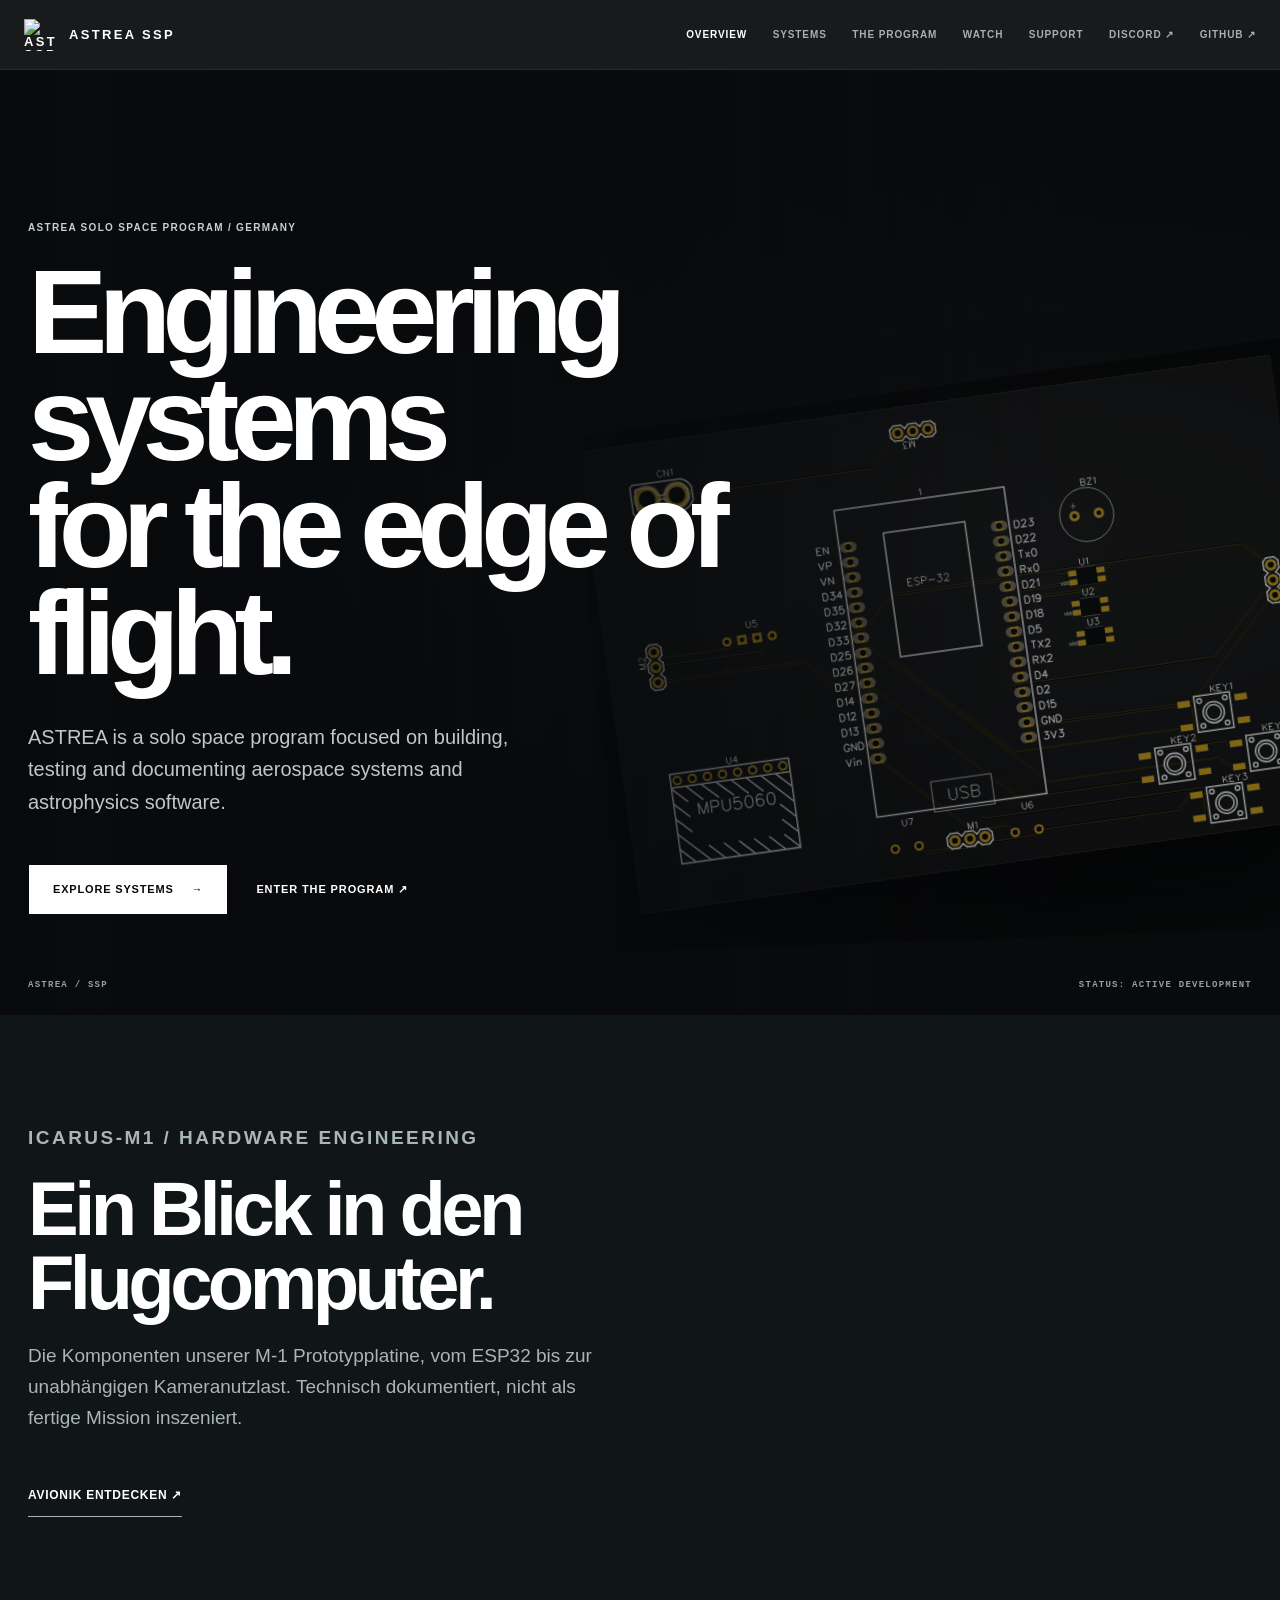
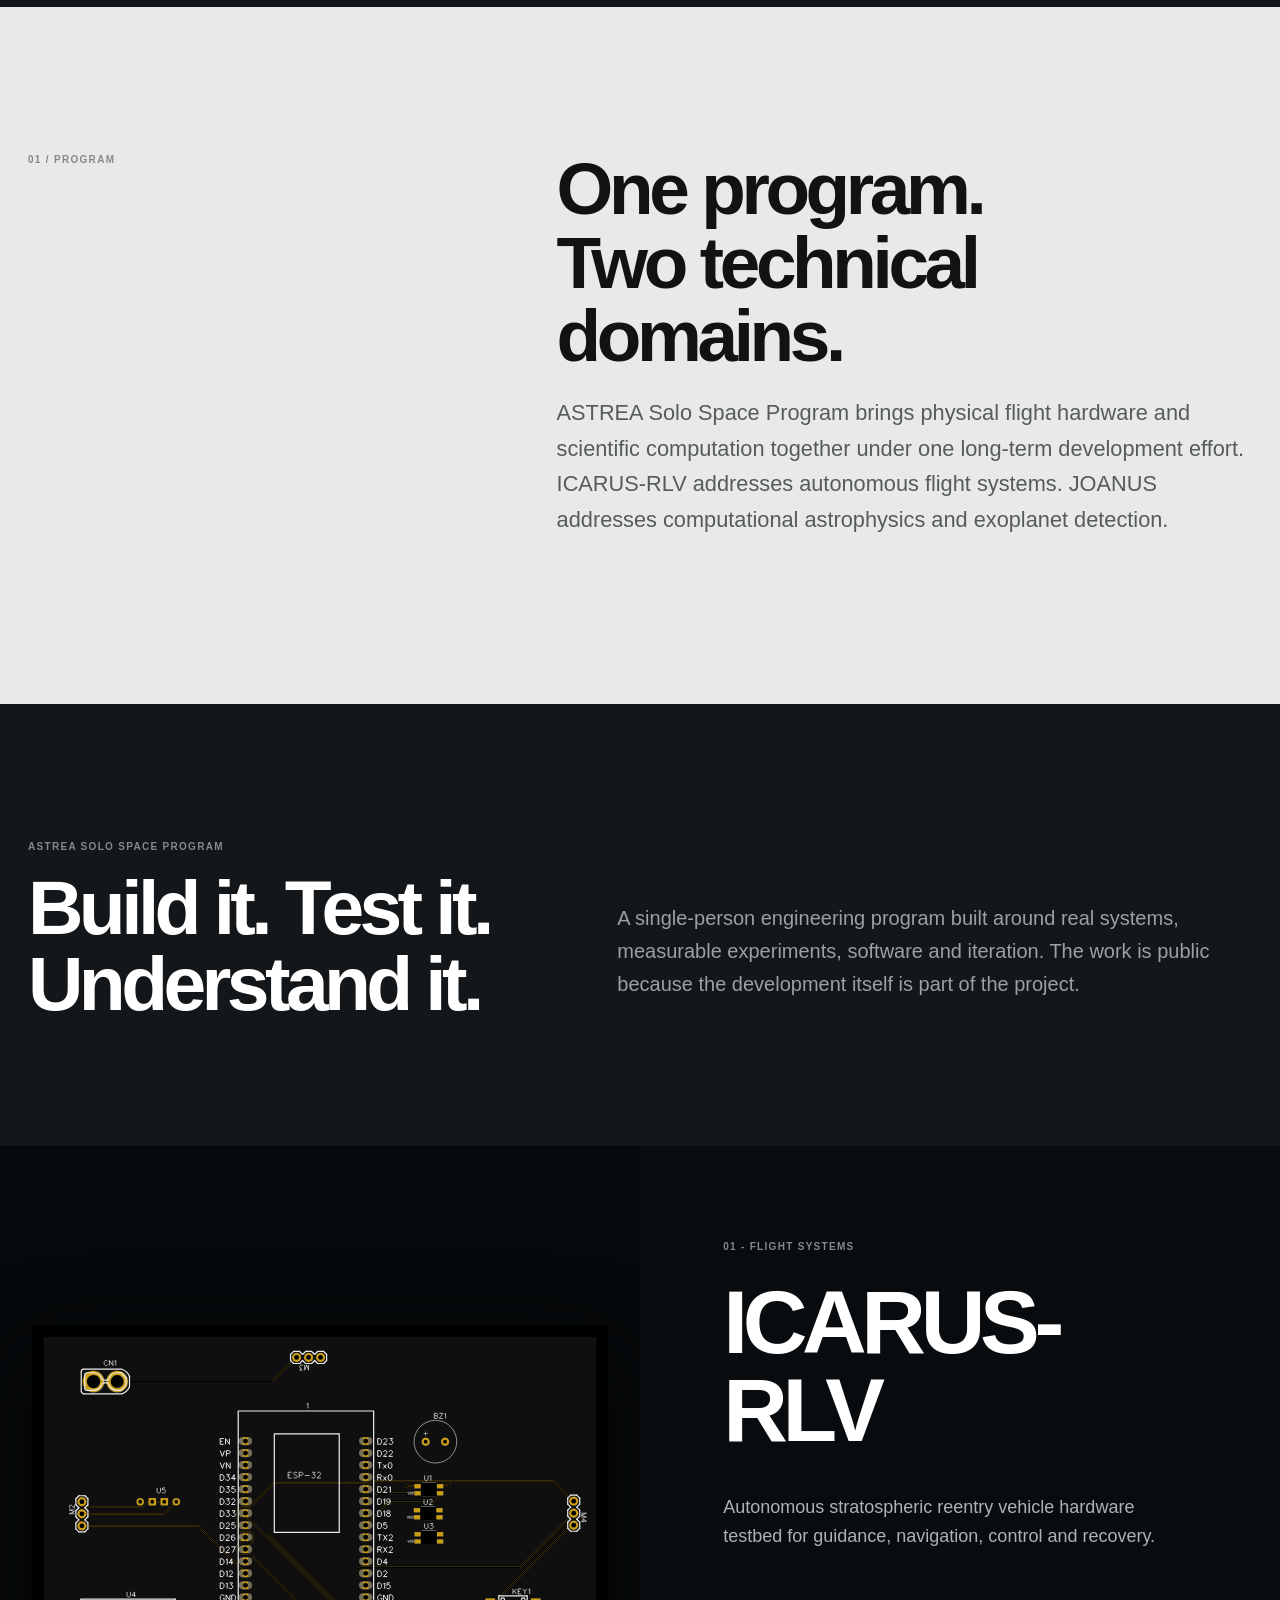
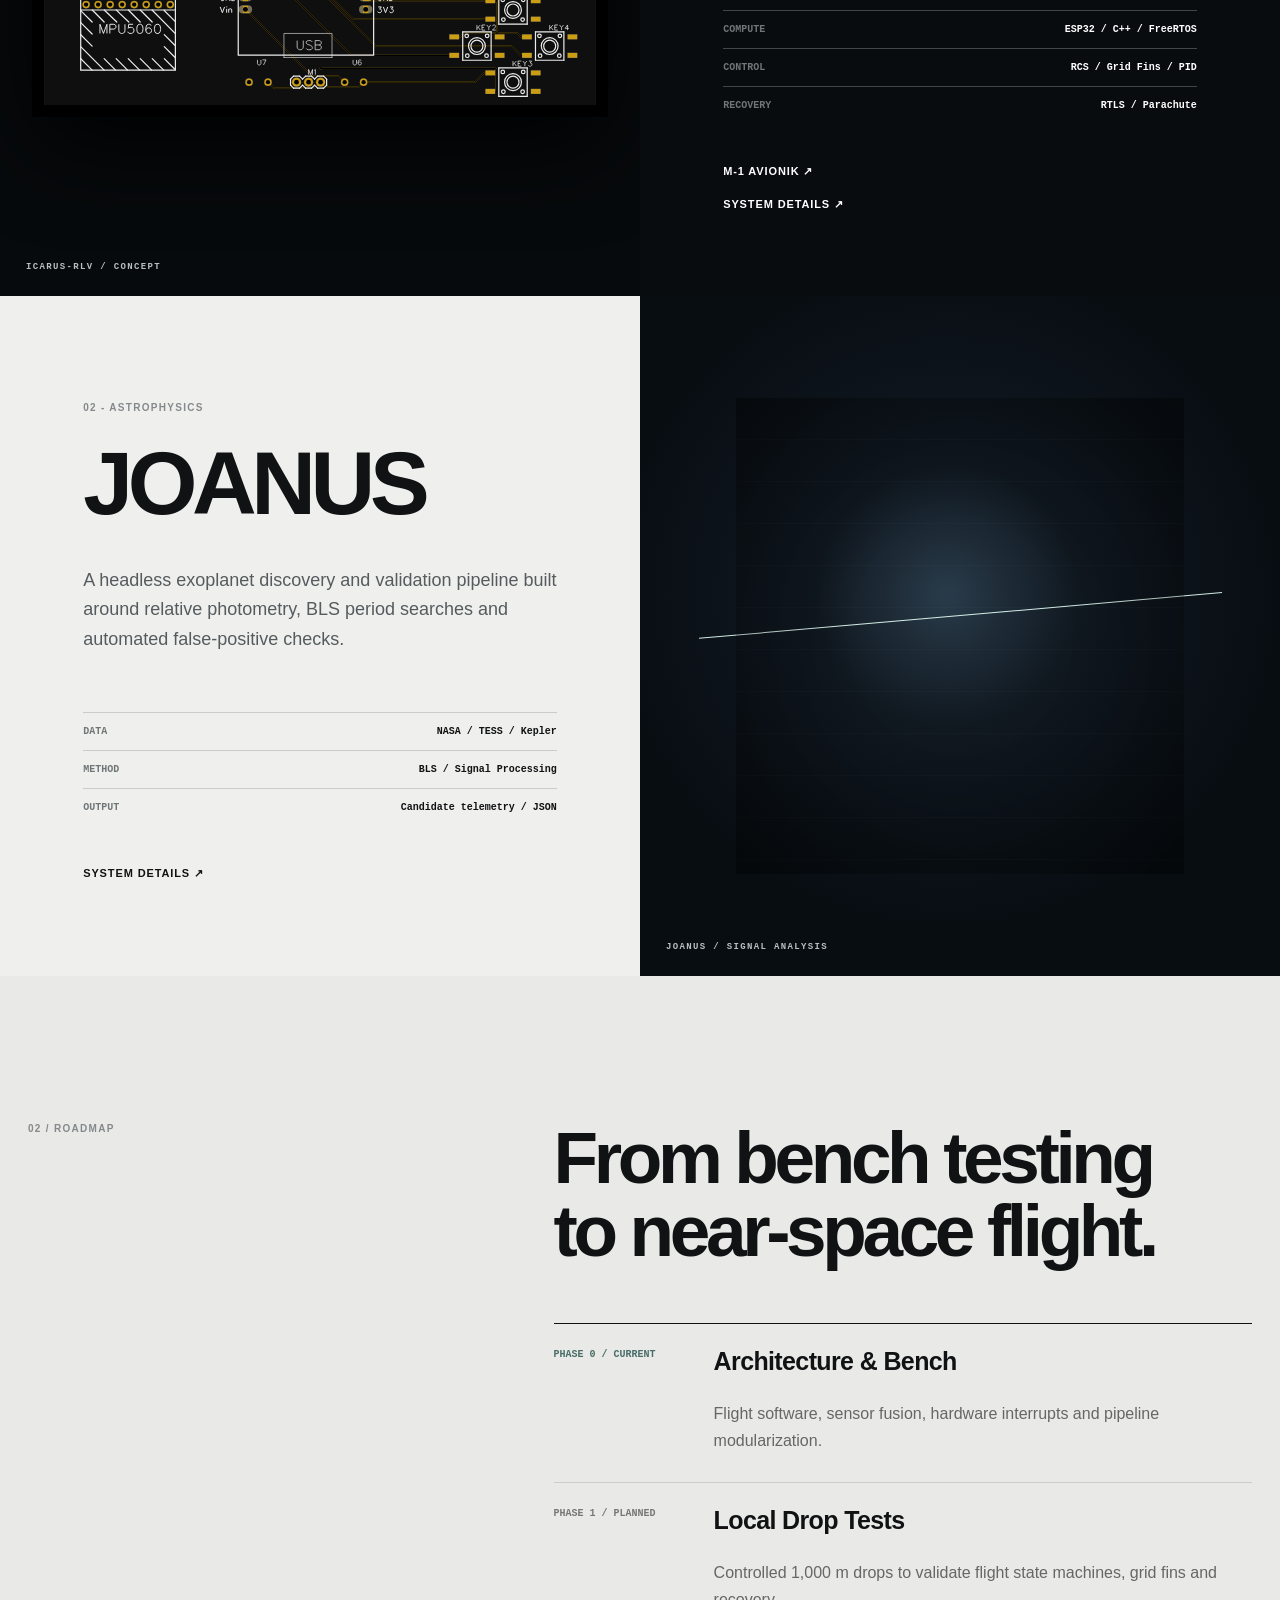
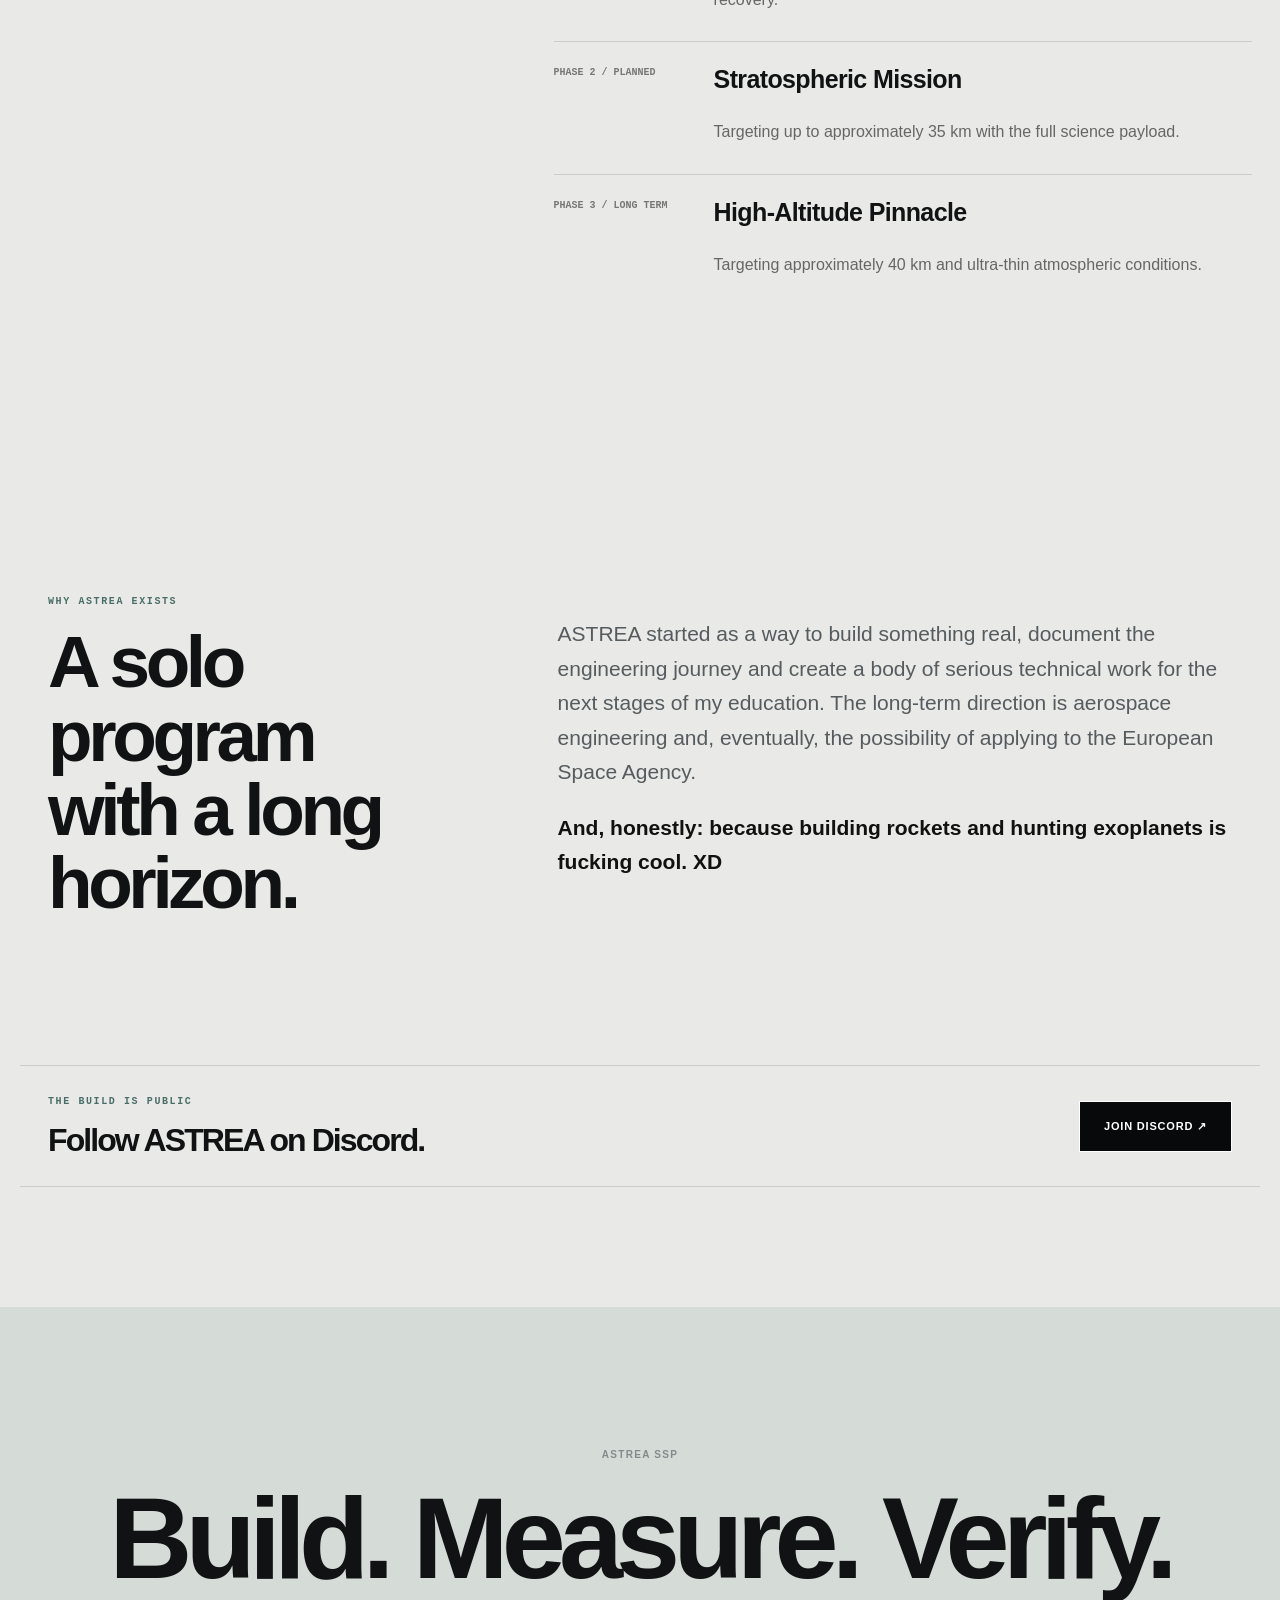
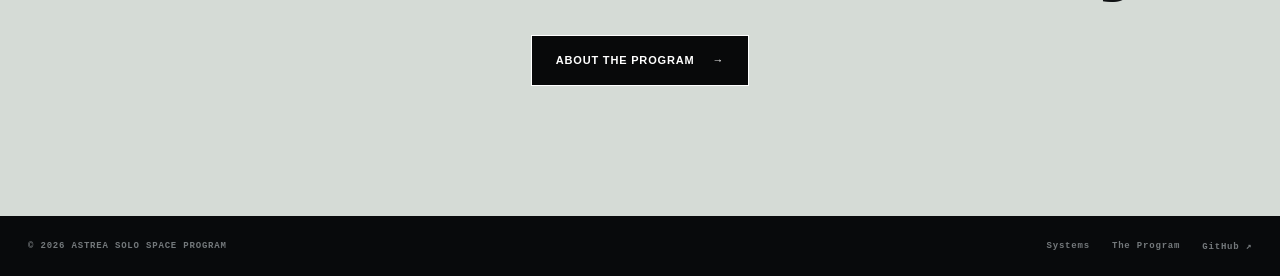
==== index.html @ 3c6d87f5 "Refresh home hero around real ICARUS hardware and technical storytelling" ====
<!doctype html>
<html lang="de">
<head>
  <meta charset="utf-8">
  <meta name="viewport" content="width=device-width,initial-scale=1">
  <meta name="description" content="ASTREA SSP entwickelt und testet Raumfahrtsysteme und wissenschaftliche Software. Entdecke ICARUS-RLV, JOANUS und aktuelle Projekte.">
  <title>ASTREA SSP | Unabhängiges Raumfahrtprogramm</title>
  
  
  
  
  
  
  
  
  <link rel="stylesheet" href="/assets/site.css">
<link rel="stylesheet" href="/assets/aerospace.css">
  <link rel="icon" type="image/png" href="/favicon.png">

  <link rel="canonical" href="https://astreassp.de/">
  <meta name="robots" content="index,follow,max-snippet:-1">
  <meta property="og:type" content="website">
  <meta property="og:locale" content="de_DE">
  <meta property="og:site_name" content="ASTREA SSP">
  <meta property="og:title" content="ASTREA SSP | Unabhängiges Raumfahrtprogramm">
  <meta property="og:description" content="ASTREA SSP entwickelt und testet Raumfahrtsysteme und wissenschaftliche Software. Entdecke ICARUS-RLV, JOANUS und aktuelle Projekte.">
  <meta property="og:url" content="https://astreassp.de/">
  <meta property="og:image" content="https://astreassp.de/logo.png">
  <meta name="twitter:card" content="summary">
  <script type="application/ld+json">{"@context":"https://schema.org","@type":"Organization","name":"ASTREA SSP","alternateName":"ASTREA Solo Space Program","url":"https://astreassp.de/","logo":"https://astreassp.de/logo.png","description":"ASTREA SSP entwickelt und testet Raumfahrtsysteme und wissenschaftliche Software. Entdecke ICARUS-RLV, JOANUS und aktuelle Projekte.","sameAs":["https://x.com/AstreaSSP","https://www.youtube.com/@astreassp","https://github.com/ASTREA-SSP"]}</script>
</head>
<body data-page="index">
<header class="site-header">
  <a class="brand" href="https://astreassp.de/" aria-label="ASTREA SSP home">
    <img class="brand-logo" src="https://astreassp.de/logo.png" alt="ASTREA SSP logo">
    <span>ASTREA SSP</span>
  </a>
  <button class="nav-toggle" aria-label="Open navigation" aria-expanded="false" data-i18n="menu">MENÜ</button>
  <nav class="nav">
    <a class="active" href="https://astreassp.de/" data-i18n="nav_overview">Übersicht</a>
    <a href="https://astreassp.de/projects" data-i18n="nav_projects">Systeme</a>
    <a href="https://astreassp.de/about" data-i18n="nav_about">Das Programm</a>
    <a href="https://watch.astreassp.de/" data-i18n="nav_watch">Watch</a>
    <a href="https://astreassp.de/support">Support</a>
    <a href="https://discord.gg/NRd868Dkj2" target="_blank" rel="noreferrer" data-i18n="nav_discord">Discord ↗</a>
    <a class="nav-github" href="https://github.com/ASTREA-SSP" target="_blank" rel="noreferrer" data-i18n="nav_github">GitHub ↗</a>
  </nav>
</header>

<main>
  <section class="hero hero--dense reveal">
    <div class="hero-grid"></div>
    <div class="hero-copy">
      <p class="eyebrow" data-i18n="hero_eyebrow">ASTREA SOLO SPACE PROGRAM / DEUTSCHLAND</p>
      <h1 data-i18n="hero_title">Raumfahrt.<br>Im Aufbau.</h1>
      <p class="hero-lead" data-i18n="hero_lead">ASTREA ist ein Solo-Space-Programm mit Fokus auf dem Bau, Test und der Dokumentation von Raumfahrtsystemen und Astrophysik-Software.</p>
      <div class="hero-actions">
        <a class="button button-light" href="/projects" data-i18n="explore">Systeme ansehen <span>→</span></a>
        <a class="text-link" href="/about" data-i18n="program_link">Zum Programm ↗</a>
      </div>
    </div>
    <div class="hero-stage" aria-label="ICARUS-M1 Prototyp Avionikplatine">
      <img class="esp32-photo" src="/assets/icarus-m1-board.svg" alt="Technische CAD-Ansicht der ICARUS-M1 Avionik-Prototypplatine" width="1216" height="828" fetchpriority="high">
      <div class="stage-caption">
        <span><strong>ICARUS-M1</strong> / PROTOTYPE AVIONICS</span>
        <span>ASTREA / FLIGHT SYSTEMS</span>
      </div>
    </div>
    <div class="hero-meta">
      <span>ASTREA / SSP</span>
      <span data-i18n="status">STATUS: AKTIVE ENTWICKLUNG</span>
    </div>
  </section>

  <section class="as-project-document as-home-document"><p class="eyebrow">ICARUS-M1 / HARDWARE ENGINEERING</p><h2 data-i18n="m1_home_title">Ein Blick in den Flugcomputer.</h2><p data-i18n="m1_home_copy">Die Komponenten unserer M-1 Prototypplatine, vom ESP32 bis zur unabhängigen Kameranutzlast. Technisch dokumentiert, nicht als fertige Mission inszeniert.</p><a href="/projects/icarus-m1-avionics" data-i18n="m1_home_link">AVIONIK ENTDECKEN ↗</a></section>

  <section class="section intro">
    <div class="section-label" data-i18n="program">01 / PROGRAMM</div>
    <div class="intro-copy">
      <h2 data-i18n="intro_title">Ein Programm.<br>Zwei technische Bereiche.</h2>
      <p data-i18n="intro_copy">Das ASTREA Solo Space Program verbindet reale Flughardware und wissenschaftliche Datenverarbeitung in einem langfristigen Entwicklungsprogramm. ICARUS-RLV beschäftigt sich mit autonomen Flugsystemen. JOANUS mit computergestützter Astrophysik und Exoplanetensuche.</p>
    </div>
  </section>

  <section class="program-banner">
    <div>
      <p class="eyebrow" data-i18n="identity_kicker">ASTREA SOLO SPACE PROGRAM</p>
      <h2 data-i18n="identity_title">Bauen. Testen.<br>Verstehen.</h2>
    </div>
    <p data-i18n="identity_copy">Ein von einer Person entwickeltes Engineering-Programm mit realen Systemen, messbaren Experimenten, Software und Iteration. Der Build ist öffentlich, weil die Entwicklung selbst Teil des Projekts ist.</p>
  </section>

  <section class="project-feature dark">
    <div class="project-image ic">
      <div class="technical-lines"></div>
      <span class="image-caption" data-i18n="ic_caption">ICARUS-RLV / KONZEPT</span>
    </div>
    <div class="project-info">
      <p class="eyebrow" data-i18n="flight_systems">01 - FLUGSYSTEME</p>
      <h2>ICARUS-RLV</h2>
      <p data-i18n="ic_desc">Autonomer stratosphärischer Wiedereintritts-Testträger für Führung, Navigation, Regelung und Bergung.</p>
      <dl class="spec-list">
        <div><dt data-i18n="compute">RECHENWERK</dt><dd>ESP32 / C++ / FreeRTOS</dd></div>
        <div><dt data-i18n="control">REGELUNG</dt><dd>RCS / Grid Fins / PID</dd></div>
        <div><dt data-i18n="recovery">BERGUNG</dt><dd>RTLS / Parachute</dd></div>
      </dl>
      <a class="arrow-link" href="/projects/icarus-m1-avionics" aria-label="ICARUS-M1 Avionik">M-1 AVIONIK ↗</a><br><a class="arrow-link" href="/projects/icarus" data-i18n="project_details">Systemdetails <span>↗</span></a>
    </div>
  </section>

  <section class="project-feature jo">
    <div class="project-info">
      <p class="eyebrow" data-i18n="astrophysics">02 - ASTROPHYSIK</p>
      <h2>JOANUS</h2>
      <p data-i18n="jo_desc">Eine automatisierte Pipeline zur Entdeckung und Validierung von Exoplaneten auf Basis relativer Photometrie, BLS-Periodensuchen und automatisierter False-Positive-Prüfungen.</p>
      <dl class="spec-list">
        <div><dt data-i18n="data">DATEN</dt><dd>NASA / TESS / Kepler</dd></div>
        <div><dt data-i18n="method">METHODE</dt><dd>BLS / Signal Processing</dd></div>
        <div><dt data-i18n="output">AUSGABE</dt><dd>Candidate telemetry / JSON</dd></div>
      </dl>
      <a class="arrow-link" href="/projects/joanus" data-i18n="project_details">Systemdetails <span>↗</span></a>
    </div>
    <div class="project-image jo-img">
      <div class="star-field"></div>
      <div class="light-curve"></div>
      <span class="image-caption" data-i18n="jo_caption">JOANUS / SIGNALANALYSE</span>
    </div>
  </section>

  <section class="section roadmap">
    <div class="section-label" data-i18n="roadmap">02 / ROADMAP</div>
    <div class="roadmap-main">
      <h2 data-i18n="roadmap_title">Vom Bench-Test<br>bis zum Near-Space-Flug.</h2>
      <div class="timeline">
        <article class="current"><span data-i18n="phase0">PHASE 0 / AKTUELL</span><h3 data-i18n="arch">Architektur & Bench</h3><p data-i18n="phase0copy">Flugsoftware, Sensorfusion, Hardware-Interrupts und Modularisierung der Datenpipeline.</p></article>
        <article><span data-i18n="phase1">PHASE 1 / GEPLANT</span><h3 data-i18n="drops">Lokale Falltests</h3><p data-i18n="phase1copy">Kontrollierte Abwürfe aus 1.000 m zur Validierung von Flugzuständen, Grid Fins und Bergung.</p></article>
        <article><span data-i18n="phase2">PHASE 2 / GEPLANT</span><h3 data-i18n="strato">Stratosphärenmission</h3><p data-i18n="phase2copy">Zielbereich bis etwa 35 km mit vollständiger wissenschaftlicher Nutzlast.</p></article>
        <article><span data-i18n="phase3">PHASE 3 / LANGFRISTIG</span><h3 data-i18n="pinnacle">Höhenflug</h3><p data-i18n="phase3copy">Zielbereich etwa 40 km unter Bedingungen extrem dünner Atmosphäre.</p></article>
      </div>
    </div>
  </section>

  <section class="mission-reason reveal">
    <div>
      <div class="reason-kicker" data-i18n="why">WARUM ASTREA EXISTIERT</div>
      <h2 data-i18n="why_title">Ein Solo-Programm<br>mit langem Horizont.</h2>
    </div>
    <div class="reason-copy">
      <p data-i18n="whycopy">ASTREA entstand, um etwas Reales zu bauen, den technischen Weg zu dokumentieren und über die nächsten Stationen meines Bildungswegs hinweg ernsthafte technische Arbeit aufzubauen. Die langfristige Richtung ist Raumfahrttechnik und irgendwann vielleicht eine Bewerbung bei der European Space Agency.</p>
      <p><em data-i18n="cool">Und ganz ehrlich: weil Raketen bauen und Exoplaneten jagen fucking geil ist. XD</em></p>
    </div>
  </section>

  <section class="discord-strip reveal">
    <div>
      <div class="reason-kicker" data-i18n="public">DER BUILD IST ÖFFENTLICH</div>
      <h3 data-i18n="discord_cta">Verfolge ASTREA auf Discord.</h3>
    </div>
    <a class="button button-dark" href="https://discord.gg/NRd868Dkj2" target="_blank" rel="noreferrer" data-i18n="join_discord">Discord beitreten ↗</a>
  </section>

  <section class="statement">
    <p class="eyebrow">ASTREA SSP</p>
    <h2 data-i18n="statement">Bauen. Messen. Verifizieren.</h2>
    <a class="button button-dark" href="/about" data-i18n="about_program">Über das Programm <span>→</span></a>
  </section>
</main>

<footer class="footer">
  <span data-i18n="copyright">© 2026 ASTREA SOLO SPACE PROGRAM</span>
  <div><a href="/projects" data-i18n="nav_projects">Systeme</a><a href="/about" data-i18n="nav_about">Das Programm</a><a href="https://github.com/ASTREA-SSP" target="_blank" rel="noreferrer">GitHub ↗</a></div>
</footer>
<script src="/assets/site.js"></script>
</body>
</html>
---- assets/site.css ----
:root{--black:#08090a;--ink:#101214;--white:#f5f5f2;--paper:#ecece8;--muted:#85898c;--line:#d8d9d5;--dark-line:#292c2e;--accent:#00ffc8;--max:1240px}
*{box-sizing:border-box}html{scroll-behavior:smooth}body{margin:0;background:var(--paper);color:var(--ink);font-family:Arial,Helvetica,sans-serif}a{color:inherit;text-decoration:none}p{line-height:1.65}
.site-header{height:74px;padding:0 28px;display:flex;align-items:center;justify-content:space-between;background:rgba(8,9,10,.97);color:#fff;border-bottom:1px solid var(--dark-line);position:sticky;top:0;z-index:20}.brand{display:flex;align-items:center;gap:13px;font:800 14px/1 monospace;letter-spacing:.16em}.brand-logo{width:36px;height:36px;object-fit:contain}.nav{display:flex;align-items:center;gap:27px;font:600 11px/1 monospace;text-transform:uppercase;letter-spacing:.08em}.nav a{opacity:.65}.nav a:hover,.nav a.active{opacity:1}.nav-github{color:var(--accent)!important}.nav-toggle{display:none;background:none;color:#fff;border:0;font:700 11px monospace}
.hero{position:relative;min-height:calc(100vh - 74px);background:var(--black);color:#fff;overflow:hidden;display:grid;grid-template-columns:1.05fr .95fr;padding:clamp(50px,8vw,110px) max(28px,calc((100vw - var(--max))/2));gap:50px;align-items:center}.hero-copy{position:relative;z-index:3;max-width:700px}.eyebrow,.section-label{font:700 10px/1.3 monospace;letter-spacing:.16em;text-transform:uppercase;color:var(--muted)}.hero .eyebrow{color:var(--accent)}h1,h2,h3{margin:0;line-height:.98;letter-spacing:-.045em}.hero h1{font-size:clamp(54px,7.2vw,108px);max-width:850px;margin:18px 0 28px}.hero-lead{max-width:610px;color:#aeb2b5;font-size:18px}.hero-actions{display:flex;align-items:center;gap:28px;margin-top:38px}.button{display:inline-flex;gap:18px;align-items:center;padding:14px 18px;border:1px solid currentColor;font:700 11px monospace;text-transform:uppercase;letter-spacing:.08em}.button-light{background:#fff;color:#08090a}.button-dark{background:#08090a;color:#fff}.text-link,.arrow-link{font:700 11px monospace;text-transform:uppercase;letter-spacing:.08em}.hero-meta{position:absolute;left:max(28px,calc((100vw - var(--max))/2));bottom:30px;right:max(28px,calc((100vw - var(--max))/2));display:flex;justify-content:space-between;color:#62676a;font:700 9px monospace;letter-spacing:.14em;z-index:3}.hero-grid{position:absolute;inset:0;background-image:linear-gradient(rgba(255,255,255,.035) 1px,transparent 1px),linear-gradient(90deg,rgba(255,255,255,.035) 1px,transparent 1px);background-size:50px 50px;mask-image:linear-gradient(to right,transparent,black 20%,black 80%,transparent)}
.hero-stage{position:absolute;right:4vw;bottom:8%;width:min(42vw,570px);height:min(62vh,620px);display:grid;place-items:center;overflow:hidden;border:1px solid rgba(255,255,255,.05);background:radial-gradient(circle at 58% 42%,rgba(200,255,0,.06),transparent 30%)}.hero-stage:before{content:"";position:absolute;width:78%;aspect-ratio:1;border:1px solid rgba(255,255,255,.08);border-radius:50%;transform:rotate(-17deg)}.hero-stage:after{content:"";position:absolute;width:110%;height:1px;background:rgba(255,255,255,.06);transform:rotate(-18deg)}.esp32-photo{position:relative;z-index:2;width:min(88%,560px);max-height:82%;object-fit:contain;transform:rotate(-8deg) translateY(8px);filter:drop-shadow(0 30px 34px rgba(0,0,0,.65))}.esp32-cutout{position:relative;width:min(75%,450px);aspect-ratio:1.38;transform:rotate(-7deg);filter:drop-shadow(0 30px 34px rgba(0,0,0,.65));z-index:2}.esp32-board{position:absolute;inset:8% 5%;background:linear-gradient(90deg,transparent 0 12%,rgba(0, 255, 221, 0.8) 12.4% 13%,transparent 13.4% 24%,rgba(0, 255, 170, 0.38) 24.4% 25%,transparent 25.4%),linear-gradient(0deg,transparent 0 18%,rgba(0, 255, 179, 0.45) 18.4% 19%,transparent 19.4% 43%,rgba(0, 255, 221, 0.45) 43.4% 44%,transparent 44.4%),#163b2a;border-radius:12px;border:1px solid rgba(255,255,255,.22);box-shadow:inset 0 0 0 2px rgba(0,0,0,.28),inset 0 0 35px rgba(0,0,0,.35)}.esp32-board:before{content:"ESP32";position:absolute;left:23%;top:39%;font:700 clamp(16px,2.4vw,28px)/1 Arial,sans-serif;letter-spacing:.14em;color:rgba(255,255,255,.76)}.esp32-board:after{content:"ASTREA / FLIGHT COMPUTER";position:absolute;left:23%;top:52%;font:600 clamp(7px,1vw,11px)/1 monospace;letter-spacing:.18em;color:rgba(0, 255, 179, 0.72)}.esp32-module{position:absolute;left:29%;top:23%;width:25%;height:49%;border-radius:5px;background:#22272a;border:1px solid rgba(255,255,255,.25);box-shadow:inset 0 0 18px rgba(0,0,0,.8)}.esp32-module:after{content:"";position:absolute;inset:9% 13%;background:repeating-linear-gradient(90deg,#a8aa9e 0 2px,transparent 2px 5px);opacity:.48}.esp32-pins{position:absolute;inset:5% 0;display:flex;justify-content:space-between}.esp32-pins span{width:4%;height:90%;background:repeating-linear-gradient(0deg,#b9b9ae 0 5px,transparent 5px 11px);opacity:.8}.esp32-label{position:absolute;bottom:9%;right:8%;font:600 9px/1 monospace;letter-spacing:.2em;color:rgba(255,255,255,.42)}.stage-caption{position:absolute;left:18px;right:18px;bottom:17px;display:flex;justify-content:space-between;gap:18px;z-index:3;color:#72777a;font:600 9px/1.4 monospace;letter-spacing:.12em}.stage-caption strong{color:var(--accent)}
.section{max-width:var(--max);margin:auto;padding:clamp(90px,12vw,170px) 28px}.intro{display:grid;grid-template-columns:.8fr 1.2fr;gap:60px}.intro h2,.roadmap h2,.mission-reason h2{font-size:clamp(42px,5.2vw,76px)}.intro-copy{max-width:720px}.intro-copy p{font-size:21px;color:#555b5e}
.program-banner{background:#111;color:#fff;padding:90px max(28px,calc((100vw - var(--max))/2));display:grid;grid-template-columns:.9fr 1.1fr;gap:70px}.program-banner h2{font-size:clamp(48px,6vw,84px);margin-top:16px}.program-banner p:last-child{max-width:650px;color:#9ba0a3;font-size:20px;align-self:end}
.project-feature{display:grid;grid-template-columns:1fr 1fr;min-height:720px}.project-feature.dark{background:var(--black);color:#fff}.project-image{min-height:520px;position:relative;overflow:hidden}.project-image.ic{background:radial-gradient(circle at 58% 44%,rgba(0, 255, 200, 0.13),transparent 23%),linear-gradient(135deg,#181c1e,#08090a)}.technical-lines{position:absolute;inset:15%;border:1px solid rgba(0, 255, 128, 0.16);transform:rotate(-9deg)}.technical-lines:before,.technical-lines:after{content:"";position:absolute;border:1px solid rgba(255,255,255,.08)}.technical-lines:before{inset:12% 28%}.technical-lines:after{inset:25% 12%}.image-caption{position:absolute;left:26px;bottom:24px;font:700 9px monospace;letter-spacing:.13em;color:#707578}.project-info{padding:clamp(55px,7vw,100px);display:flex;flex-direction:column;justify-content:center}.project-info h2{font-size:clamp(48px,6vw,88px);margin:15px 0 20px}.project-info>p:not(.eyebrow){max-width:570px;color:#aeb2b5;font-size:18px}.spec-list{margin:40px 0;max-width:570px}.spec-list div{display:flex;justify-content:space-between;gap:30px;padding:13px 0;border-top:1px solid var(--dark-line);font:700 10px monospace}.spec-list dt{color:#707578}.spec-list dd{margin:0;text-align:right}.project-feature.jo{background:#fff}.project-feature.jo .project-info>p:not(.eyebrow){color:#555b5e}.project-feature.jo .spec-list div{border-color:var(--line)}.jo-img{background:#111;color:#fff}.star-field{position:absolute;inset:0;background-image:radial-gradient(#fff 0 1px,transparent 1px);background-size:67px 67px;opacity:.24}.light-curve{position:absolute;left:9%;right:9%;top:47%;height:2px;background:var(--accent);box-shadow:0 0 20px rgba(0, 255, 213, 0.3);transform:rotate(-5deg)}
.roadmap{display:grid;grid-template-columns:.8fr 1.2fr;gap:60px}.roadmap-main{max-width:850px}.timeline{margin-top:55px}.timeline article{border-top:1px solid var(--line);padding:25px 0 28px;display:grid;grid-template-columns:140px 1fr;gap:20px}.timeline article span{font:700 10px monospace;color:#777}.timeline h3{font-size:25px;letter-spacing:-.025em}.timeline p{grid-column:2;margin:8px 0 0;color:#666}.timeline .current{border-color:#111}.timeline .current span{color:#009f92}
.statement{padding:clamp(100px,15vw,200px) 28px;text-align:center;background:var(--accent)}.statement h2{font-size:clamp(60px,9vw,130px);margin:20px auto 40px}.footer{padding:25px 28px;background:var(--black);color:#73787b;display:flex;justify-content:space-between;font:700 9px monospace;letter-spacing:.1em}.footer div{display:flex;gap:22px}
.page-hero{background:var(--black);color:#fff;padding:clamp(100px,13vw,180px) max(28px,calc((100vw - var(--max))/2));min-height:520px}.page-hero h1{font-size:clamp(58px,8vw,112px);margin:20px 0}.page-hero>p:last-child{max-width:650px;color:#aeb2b5;font-size:19px}.project-index{max-width:var(--max);margin:auto;padding:100px 28px}.index-card{display:grid;grid-template-columns:100px 1fr;padding:55px 0;border-top:1px solid var(--line)}.index-card:last-child{border-bottom:1px solid var(--line)}.index-no{font:700 10px monospace;color:#777}.index-card h2{font-size:clamp(45px,6vw,80px);margin:10px 0 15px}.index-card p:not(.eyebrow){max-width:650px;color:#5d6265}.detail-grid{max-width:var(--max);margin:auto;padding:120px 28px;display:grid;grid-template-columns:.8fr 1.2fr;gap:60px}.detail-grid h2{font-size:clamp(42px,5vw,70px)}.detail-grid p{font-size:19px;color:#555b5e;max-width:700px}.principles{display:grid;grid-template-columns:repeat(3,1fr);background:#111;color:#fff}.principles article{padding:65px 40px;border-right:1px solid var(--dark-line)}.principles article:last-child{border-right:0}.principles span{font:700 10px monospace;color:var(--accent)}.principles h3{font-size:30px;margin:30px 0 15px}.principles p{color:#94999c}.about-roadmap{background:#e2e3df;max-width:none;padding-left:max(28px,calc((100vw - var(--max))/2));padding-right:max(28px,calc((100vw - var(--max))/2))}.about-roadmap{display:grid;grid-template-columns:.8fr 1.2fr}.about-roadmap h2{font-size:60px;margin-bottom:20px}.about-roadmap p{max-width:680px;color:#555b5e}.mission-reason{max-width:var(--max);margin:auto;display:grid;grid-template-columns:.8fr 1.2fr;gap:60px;padding:130px 28px}.reason-kicker{color:#008d6a;font:700 10px monospace;letter-spacing:.16em;text-transform:uppercase;margin-bottom:18px}.reason-copy{max-width:760px;color:#555b5e;font-size:21px}.reason-copy em{color:#111;font-style:normal;font-weight:700}.discord-strip{max-width:var(--max);margin:0 auto 100px;padding:30px 28px;border-top:1px solid var(--line);border-bottom:1px solid var(--line);display:flex;align-items:center;justify-content:space-between;gap:30px}.discord-strip h3{font-size:32px;margin:8px 0 0}.reveal{opacity:0;transform:translateY(18px);transition:opacity .65s ease,transform .65s ease}.reveal.is-visible{opacity:1;transform:none}
@media(max-width:900px){.hero-stage{position:relative;right:auto;bottom:auto;width:100%;height:420px;order:2}.hero{display:flex;flex-direction:column;align-items:stretch}.mission-reason,.program-banner{grid-template-columns:1fr}}
@media(max-width:800px){.site-header{padding:0 18px}.nav-toggle{display:block}.nav{position:absolute;display:none;left:0;right:0;top:74px;background:#08090a;padding:25px 20px;flex-direction:column;align-items:flex-start;border-bottom:1px solid var(--dark-line)}.nav.is-open{display:flex}.hero{grid-template-columns:1fr;min-height:auto;padding-top:85px;padding-bottom:100px}.hero-graphic{height:420px;order:2}.hero-meta{bottom:20px;left:20px;right:20px}.intro,.roadmap,.detail-grid,.mission-reason,.about-roadmap{grid-template-columns:1fr}.project-feature{grid-template-columns:1fr}.project-feature .project-info{order:2}.project-image{min-height:400px}.principles{grid-template-columns:1fr}.principles article{border-right:0;border-bottom:1px solid var(--dark-line)}.footer{flex-direction:column;gap:18px}.index-card{grid-template-columns:55px 1fr}.discord-strip{align-items:flex-start;flex-direction:column}.statement{text-align:left}.hero h1{font-size:clamp(50px,14vw,78px)}.timeline article{grid-template-columns:1fr}.timeline p{grid-column:1}}
@media(prefers-reduced-motion:reduce){html{scroll-behavior:auto}.reveal{opacity:1;transform:none;transition:none}}
---- assets/aerospace.css ----
/* ASTREA visual system v4 | aerospace editorial, no synthetic interface chrome */
:root{--accent:#6ac8bd;--paper:#e9eae7;--black:#07090b;--line:#cacdc9;--dark-line:#33383b}
html{scroll-padding-top:72px}
body{font-family:Arial,Helvetica,sans-serif;-webkit-font-smoothing:antialiased}
::selection{background:#a8d2ca;color:#07090b}
.site-header{height:70px;border-bottom:1px solid #272b2f;background:#090b0dee;backdrop-filter:blur(16px);padding:0 max(24px,calc((100vw - 1500px)/2))}
.brand{font-family:Arial,Helvetica,sans-serif;font-size:13px;letter-spacing:.18em;font-weight:800}
.brand-logo{width:32px;height:32px}
.nav{gap:clamp(12px,2vw,30px)}.nav a{font:700 10px/1.4 Arial,Helvetica,sans-serif;letter-spacing:.09em;color:#fff;opacity:.64;transition:opacity .2s}.nav a.active,.nav a:hover{opacity:1}.nav-github{color:#fff!important}
h1,h2,h3{letter-spacing:-.06em}p{line-height:1.64}.eyebrow,.section-label{font:700 10px/1.5 Arial,Helvetica,sans-serif;letter-spacing:.13em}
.button{font:800 11px/1.2 Arial,Helvetica,sans-serif;letter-spacing:.075em;padding:18px 24px;transition:background-color .2s,color .2s,transform .2s}.button:hover{transform:translateY(-2px)}.button-light:hover{background:#d6dedb}.button-dark:hover{background:#313a3c}.text-link,.arrow-link{font:800 11px/1.4 Arial,Helvetica,sans-serif;letter-spacing:.08em}
.hero-grid,.hero-stage:before,.hero-stage:after,.technical-lines,.star-field{display:none!important}
.hero{background:#080a0c;grid-template-columns:1fr;align-items:end;min-height:min(850px,calc(100svh - 70px));padding:140px max(28px,calc((100vw - 1320px)/2)) 100px;gap:0}
.hero:before{content:"";position:absolute;inset:0;background:linear-gradient(90deg,#080a0cf5 0%,#080a0cbd 42%,#080a0c3a 83%),radial-gradient(ellipse at 80% 50%,#4b54571a,transparent 55%);z-index:1;pointer-events:none}
.hero-copy{max-width:790px}.hero h1{font-size:clamp(69px,9.3vw,142px);line-height:.9;letter-spacing:-.075em;margin:23px 0 34px;max-width:1000px}.hero-lead{max-width:520px;font-size:clamp(16px,1.6vw,20px);color:#c1c7c9}.hero .eyebrow{color:#c6d0ce}.hero-actions{margin-top:45px}.hero-meta{left:max(28px,calc((100vw - 1320px)/2));right:max(28px,calc((100vw - 1320px)/2));bottom:25px;color:#9b9e9f}
.hero-stage{right:-3vw;bottom:8%;width:min(57vw,800px);height:min(80vh,760px);border:0;background:transparent;opacity:.75;z-index:0;transform:rotate(-2deg)}
.hero-stage .esp32-photo{width:min(100%,760px);max-height:95%;transform:rotate(-6deg);filter:drop-shadow(0 65px 55px #000)}
.stage-caption{display:none}
.section{max-width:1376px}.intro{padding-top:145px;padding-bottom:145px;gap:65px}.intro h2,.roadmap h2,.mission-reason h2{font-size:clamp(46px,5.7vw,85px);line-height:1.01}.intro-copy p{font-size:clamp(18px,1.7vw,22px)}
.program-banner{background:#141719;padding-top:125px;padding-bottom:125px}.program-banner h2{line-height:.98}
.project-feature{min-height:680px}.project-feature.dark{background:#090c0f}.project-image.ic{background:#070a0c}.project-image.ic:before{content:"";position:absolute;inset:0;background-image:url('/assets/icarus-m1-board.svg');background-size:90% auto;background-position:center;background-repeat:no-repeat;filter:drop-shadow(0 30px 48px #000);opacity:.92}
.project-image.jo-img{background:radial-gradient(circle at 48% 44%,#293b4a 0,#101820 26%,#080d12 67%)}.project-image.jo-img:after{content:"";position:absolute;inset:15%;background:radial-gradient(ellipse at 50% 50%,transparent 35%,#0009 100%),repeating-linear-gradient(180deg,transparent 0 41px,#90a6b31a 42px);opacity:.65}
.light-curve{background:#d1e9e3;box-shadow:none;height:1px}
.project-info{padding:clamp(55px,6.5vw,105px)}.project-info h2{font-size:clamp(62px,7vw,104px)}
.project-feature.jo{background:#eff0ed}
.image-caption{color:#b7bfc0;letter-spacing:.15em}
.project-feature .spec-list div{border-color:#414749}.project-feature.jo .spec-list div{border-color:#c8cdcb}
.roadmap{padding-top:145px;padding-bottom:145px}.timeline .current span,.reason-kicker{color:#496d68}
.mission-reason{padding-top:145px;padding-bottom:145px}
.discord-strip{margin-bottom:120px}
.statement{background:#d5dbd6;padding:130px 28px}.statement h2{font-size:clamp(62px,9vw,132px)}
.footer{background:#080a0c;letter-spacing:.09em;gap:20px}
.page-hero{min-height:clamp(480px,75vh,760px);background:linear-gradient(130deg,#0a0c0e 20%,#1b2023 100%);display:flex;flex-direction:column;justify-content:end;padding-top:120px;padding-bottom:85px;position:relative;overflow:hidden}
.page-hero:after{content:"ASTREA / SSP";position:absolute;right:5%;top:42%;font:800 clamp(80px,16vw,260px)/1 Arial;letter-spacing:-.09em;white-space:nowrap;color:#ffffff04;pointer-events:none}
.page-hero h1{font-size:clamp(68px,10vw,150px);line-height:.92;max-width:1200px;position:relative;z-index:1}
.page-hero>p:last-child{font-size:clamp(17px,1.6vw,22px);line-height:1.55;position:relative;z-index:1}
.detail-grid{padding-top:140px;padding-bottom:140px}.detail-grid h2{line-height:1.02}
.principles{background:#15191c}.principles article{padding:80px 42px}.principles span{color:#a4c4bd}
.project-index{max-width:1376px}.index-card{padding:75px 0;transition:opacity .2s}.index-card:hover{opacity:.68}.index-card h2{font-size:clamp(60px,8vw,112px)}
.av-home-link{display:inline-flex;align-items:center;gap:20px;margin-top:24px;font:800 11px Arial,sans-serif;letter-spacing:.1em;text-transform:uppercase;border-bottom:1px solid currentColor;padding:10px 0}
.as-project-media{display:block;width:100%;max-height:460px;object-fit:contain}
.as-project-media--board{background:#080a0c;padding:30px}
.as-index-subnote{font:700 10px Arial,sans-serif;letter-spacing:.12em;color:#66827d}
.as-project-document{padding:90px max(28px,calc((100vw - 1240px)/2));background:#101517;color:#fff}.as-project-document h2{font-size:clamp(43px,6vw,76px);max-width:900px}.as-project-document p{max-width:600px;color:#a9b6b6;font-size:19px}.as-project-document a{display:inline-block;border-bottom:1px solid #a9b6b6;padding:14px 0;margin-top:22px;font:700 12px Arial;letter-spacing:.06em}
@media(max-width:1000px){.hero-stage{width:62vw;opacity:.3;right:-16vw;bottom:9%}.hero-copy{max-width:780px}.hero h1{font-size:clamp(65px,11vw,110px)}}
@media(max-width:800px){.site-header{padding:0 18px}.nav{top:70px;gap:22px}.nav a{font-size:12px}.hero{min-height:calc(90svh - 70px);padding:115px 23px 100px;display:flex;justify-content:center}.hero h1{font-size:clamp(57px,12.5vw,92px)}.hero-stage{position:absolute;order:initial;bottom:9%;right:-45%;width:110%;height:65%;opacity:.18}.hero-copy{z-index:4}.hero-meta{left:23px;right:23px}.hero-actions{flex-wrap:wrap;gap:24px}.program-banner,.intro,.roadmap,.mission-reason{gap:35px}.program-banner{padding:85px 25px}.project-feature{min-height:0}.project-image{min-height:360px}.project-info{padding:65px 25px}.project-image.ic:before{background-size:95% auto}.principles article{padding:55px 28px}.page-hero{min-height:500px;padding:120px 25px 75px}.page-hero h1{font-size:clamp(60px,12vw,100px)}.footer{padding:28px}.footer div{flex-wrap:wrap}.as-project-document{padding:70px 25px}.as-project-media--board{max-height:390px}}
@media(prefers-reduced-motion:reduce){.button{transition:none}.reveal{opacity:1;transform:none}}
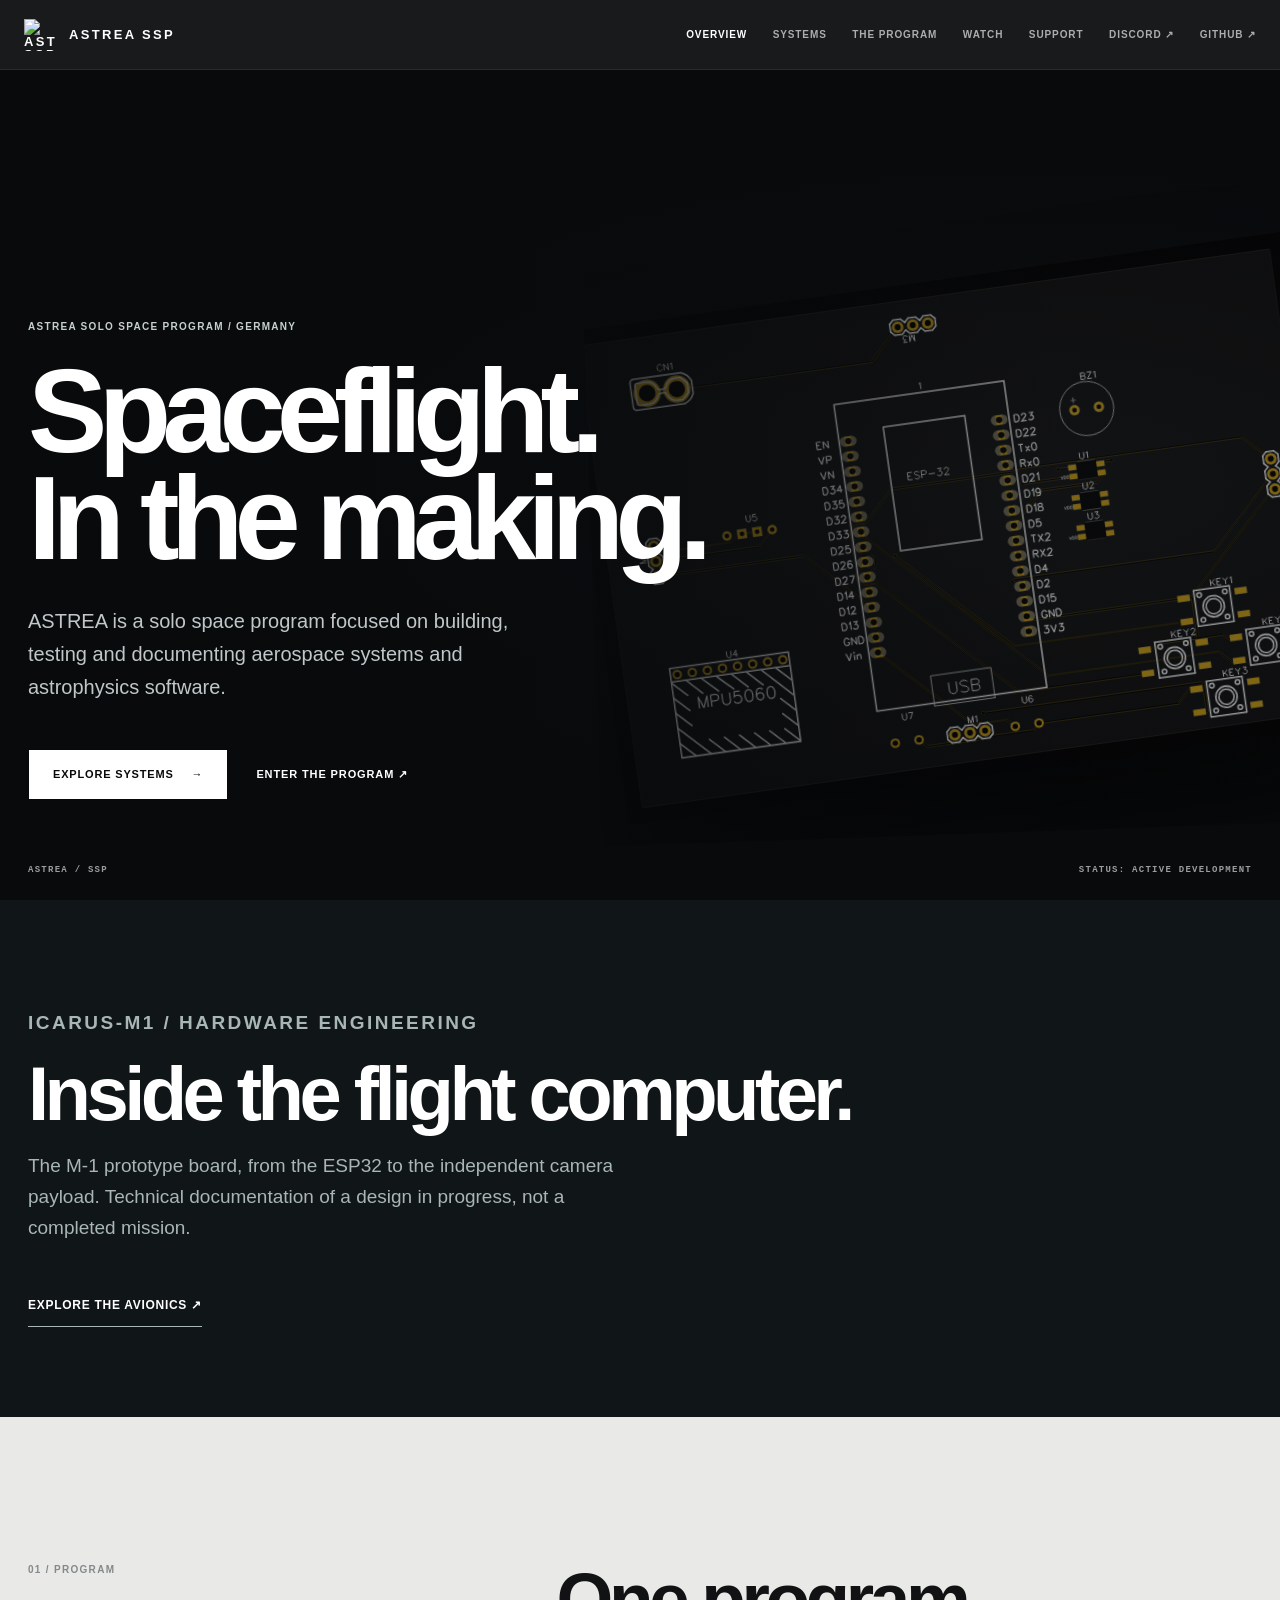
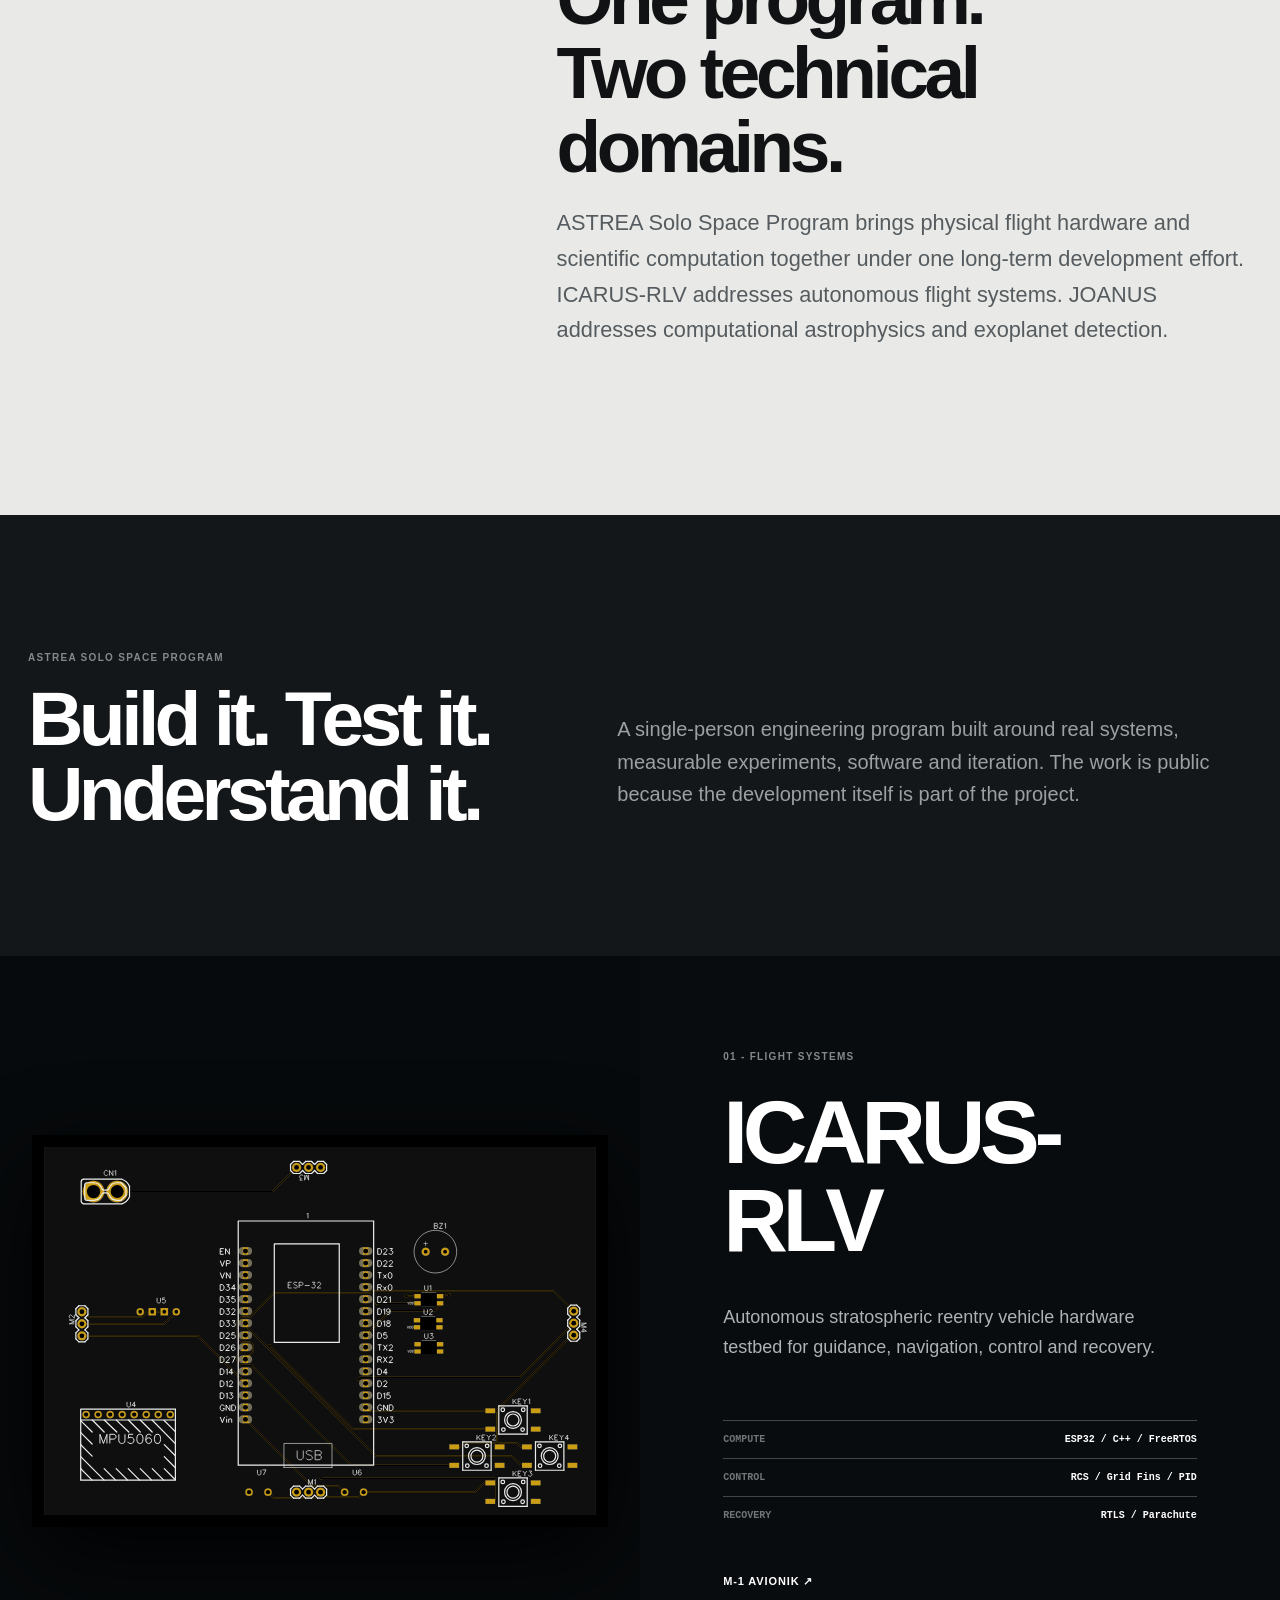
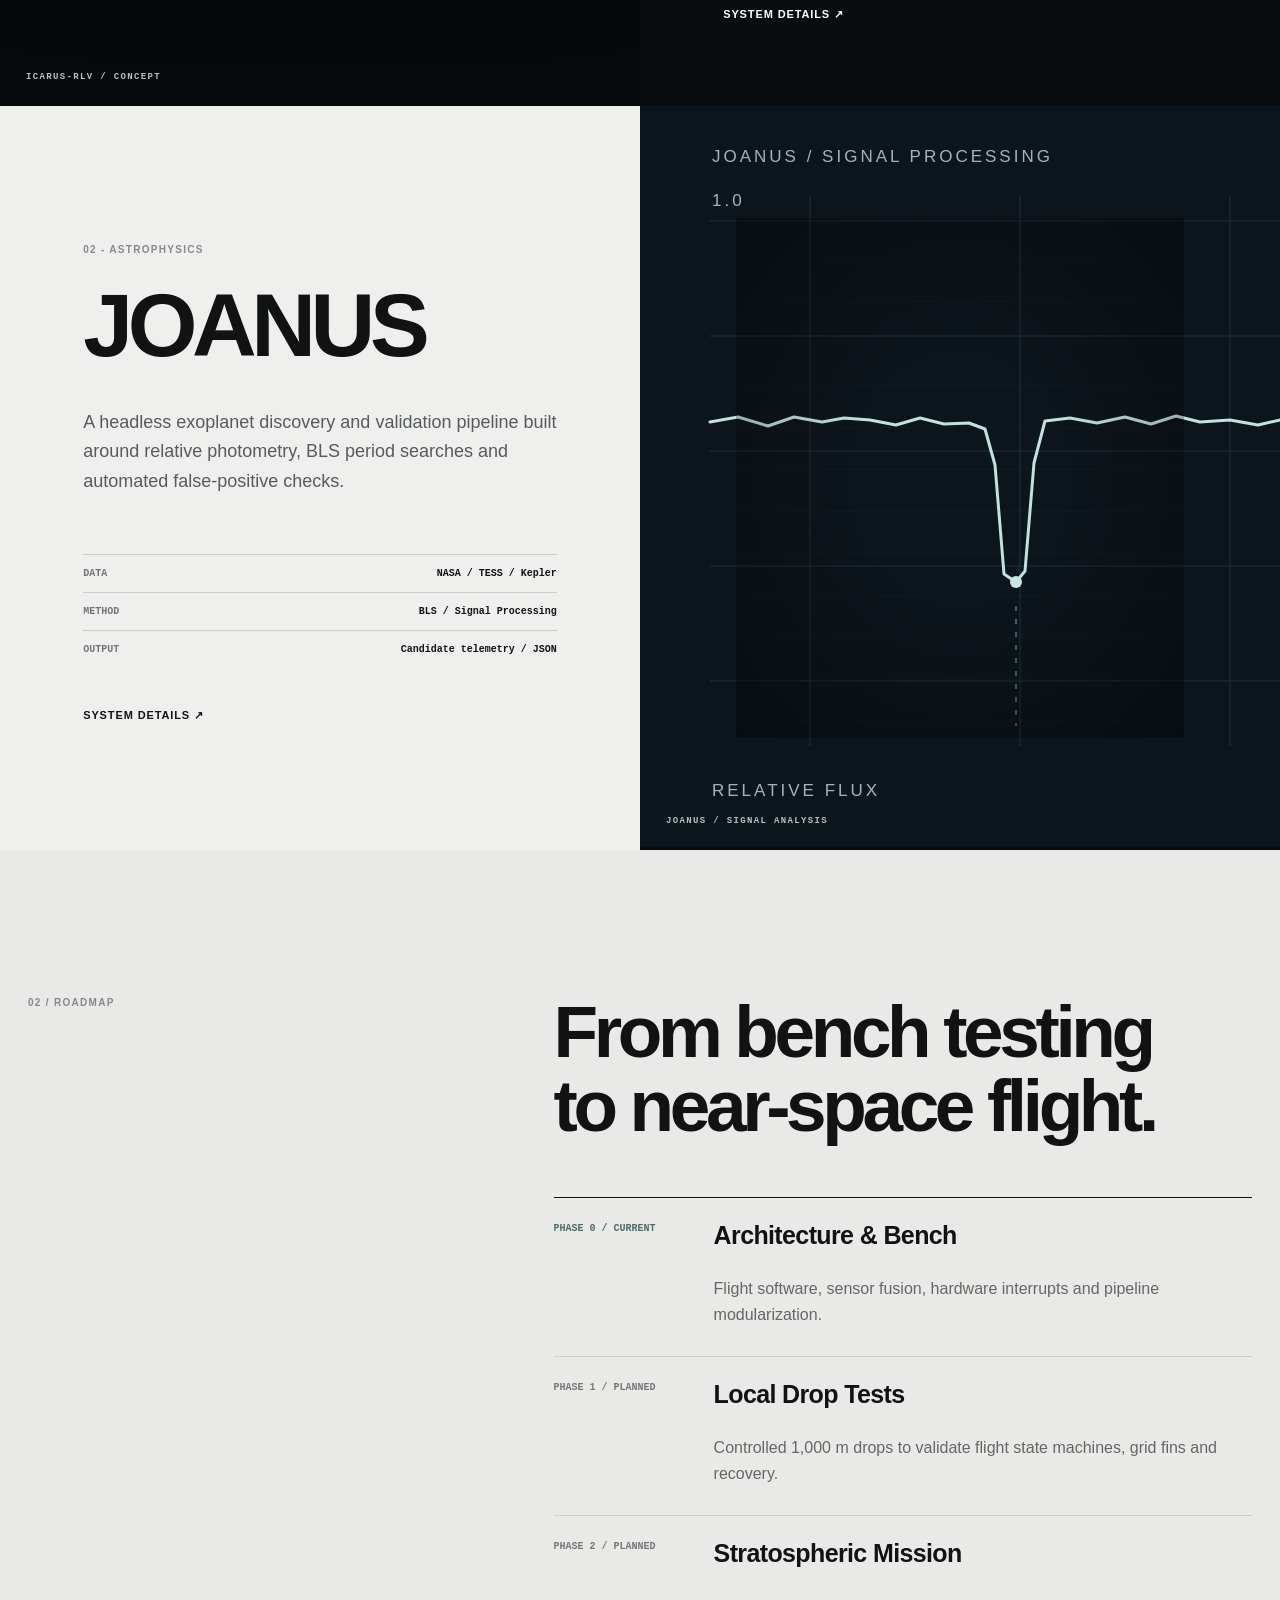
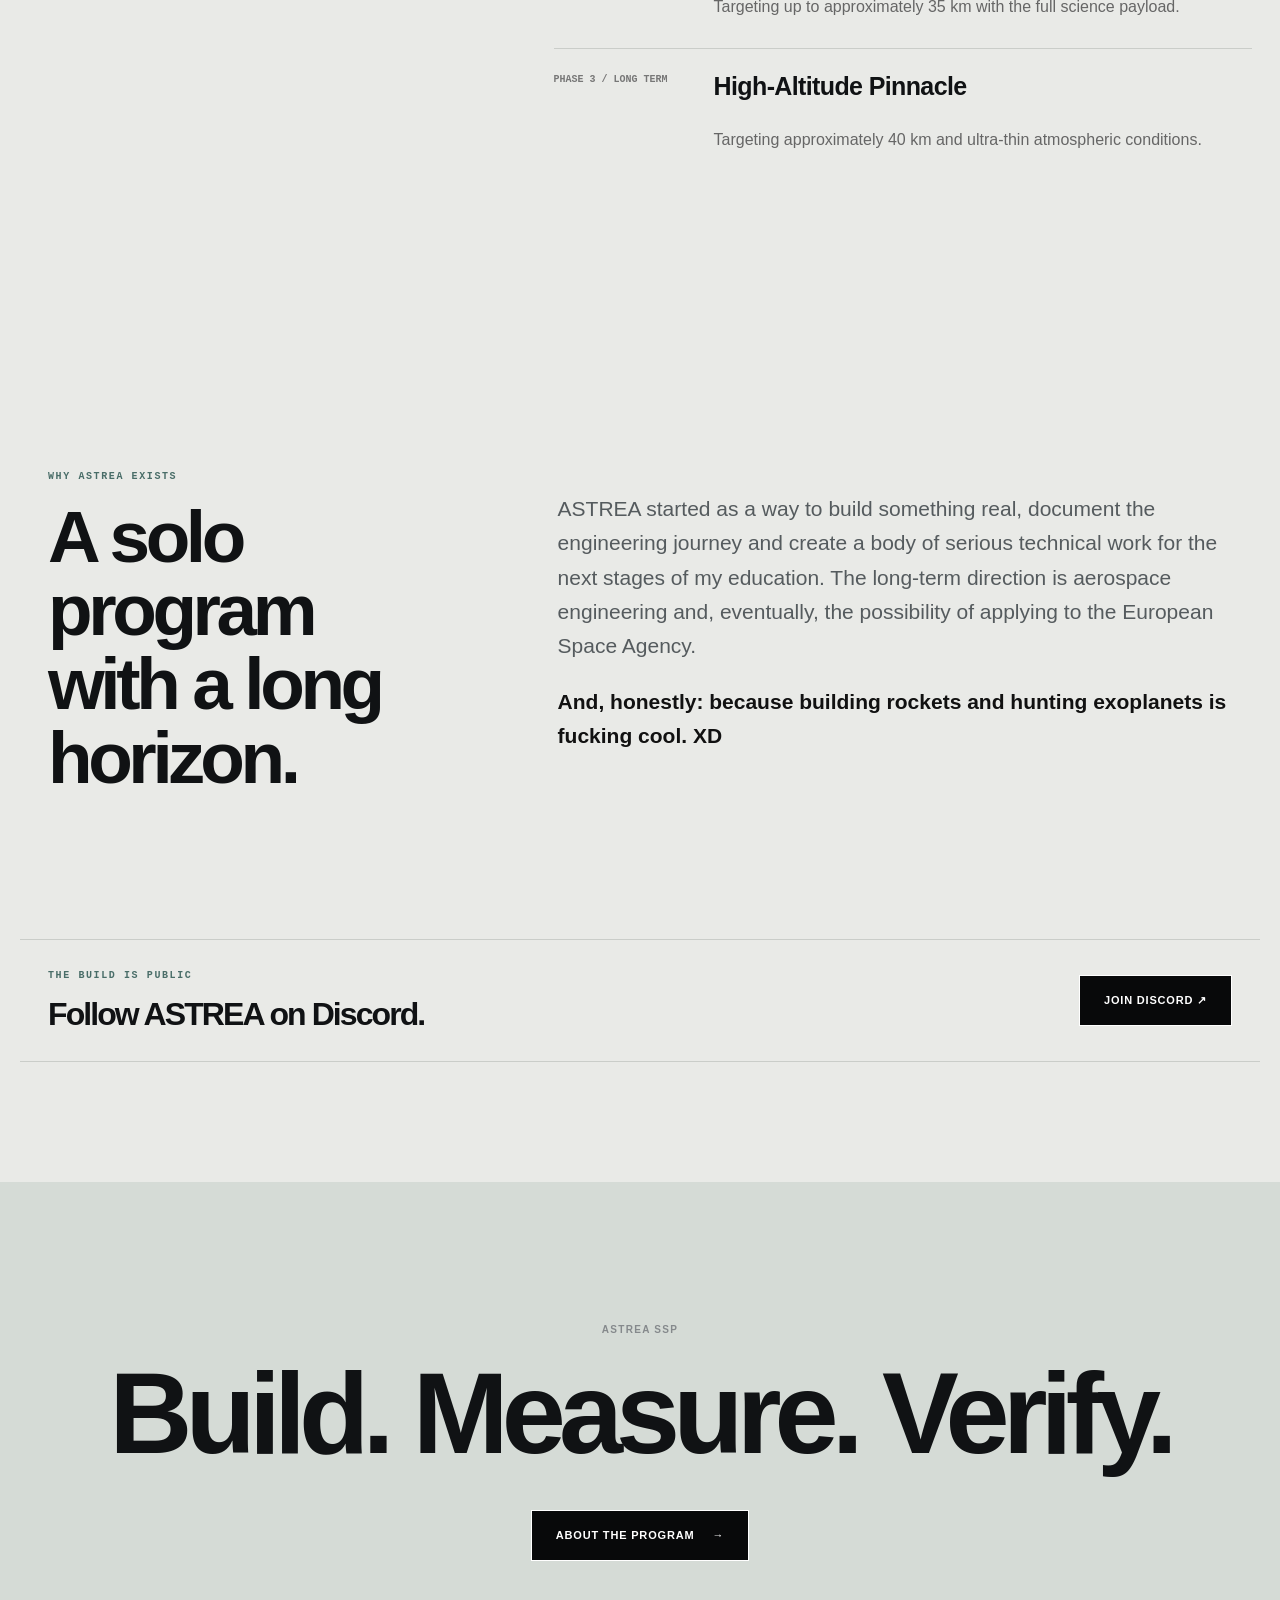
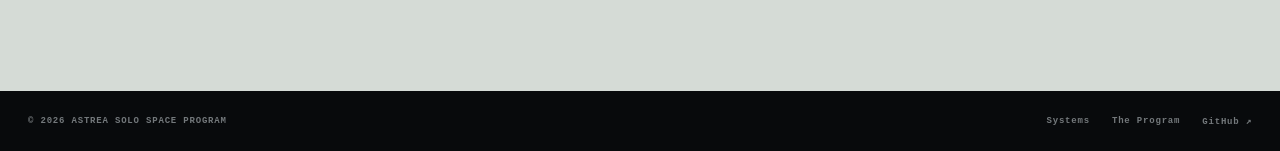
==== commit 887463c2: "Upgrade project visuals with authentic avionics and labeled JOANUS concept diagram" ====
--- a/index.html
+++ b/index.html
@@ -121,8 +121,7 @@
       <a class="arrow-link" href="/projects/joanus" data-i18n="project_details">Systemdetails <span>↗</span></a>
     </div>
     <div class="project-image jo-img">
-      <div class="star-field"></div>
-      <div class="light-curve"></div>
+      <img class="as-jo-preview" src="/assets/joanus-signal.svg" alt="Schematische JOANUS Transit-Lichtkurve, keine Messdaten" loading="lazy" width="1200" height="740">
       <span class="image-caption" data-i18n="jo_caption">JOANUS / SIGNALANALYSE</span>
     </div>
   </section>
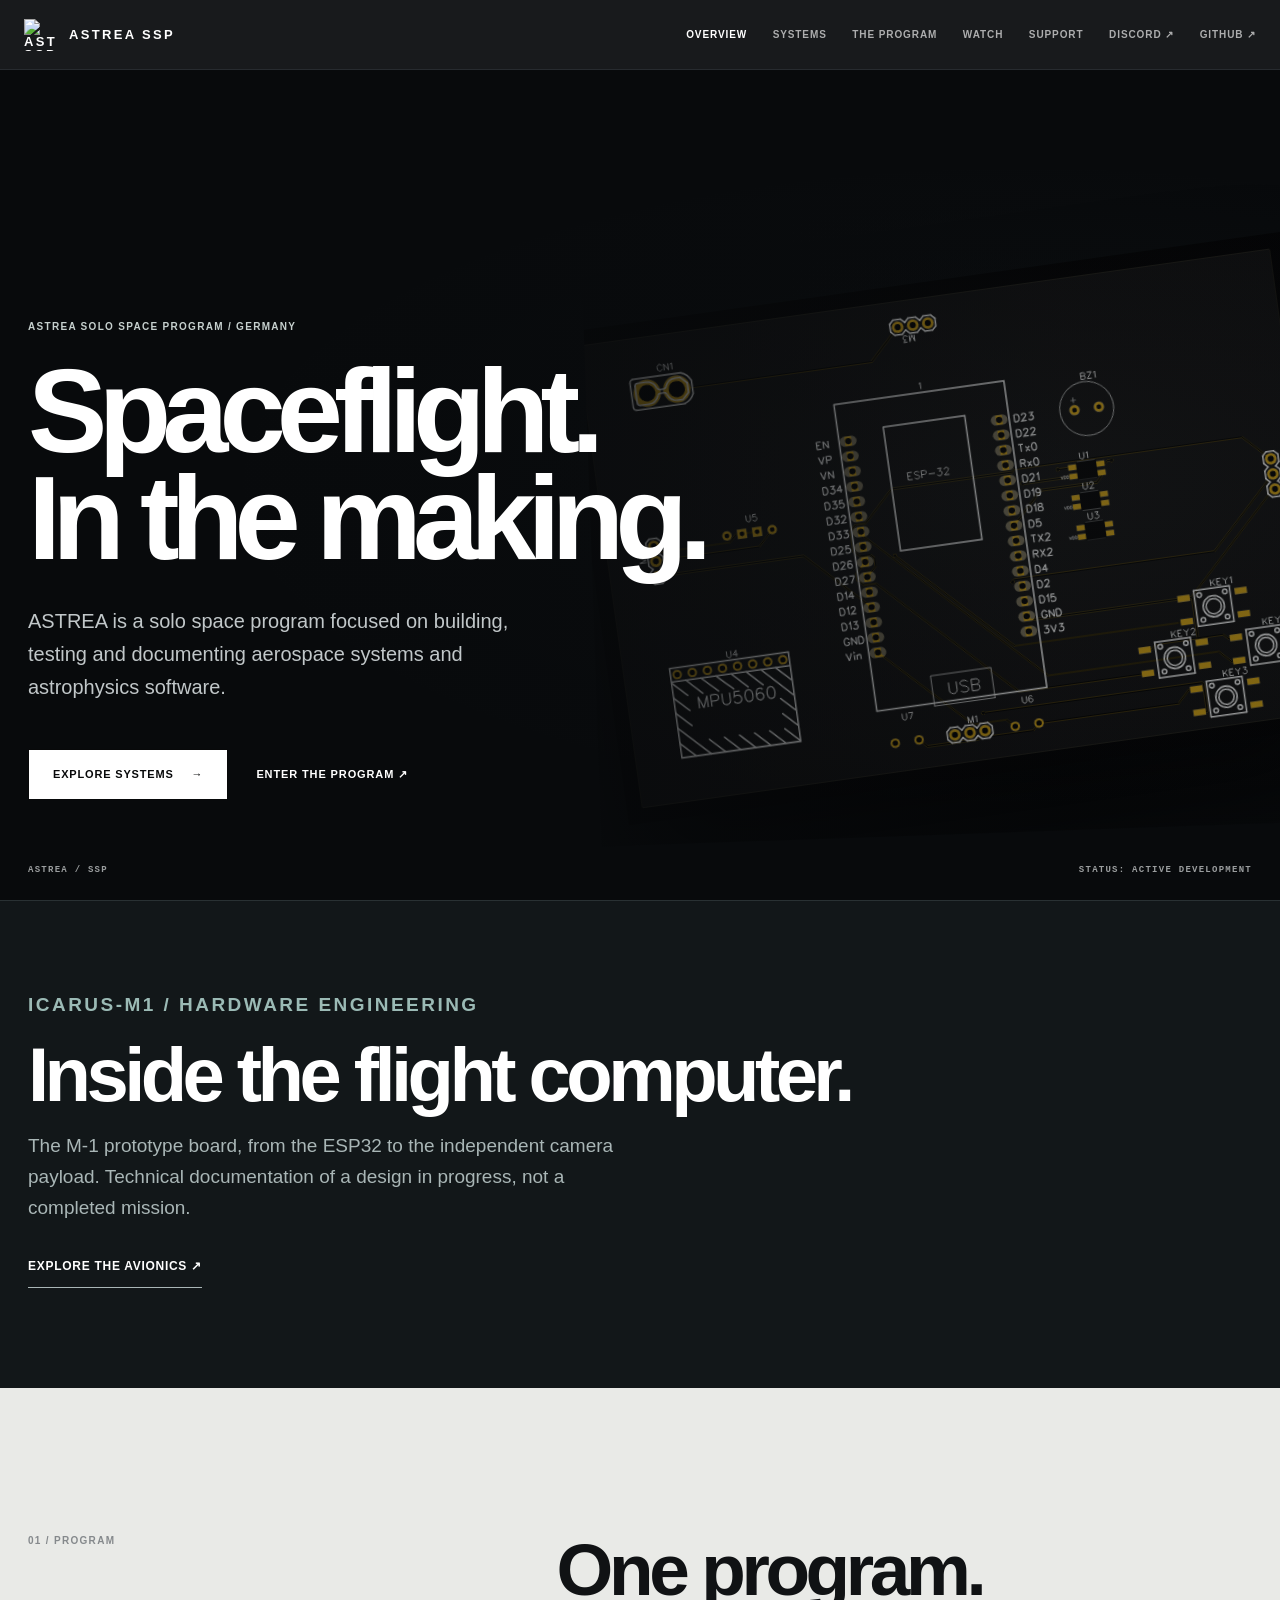
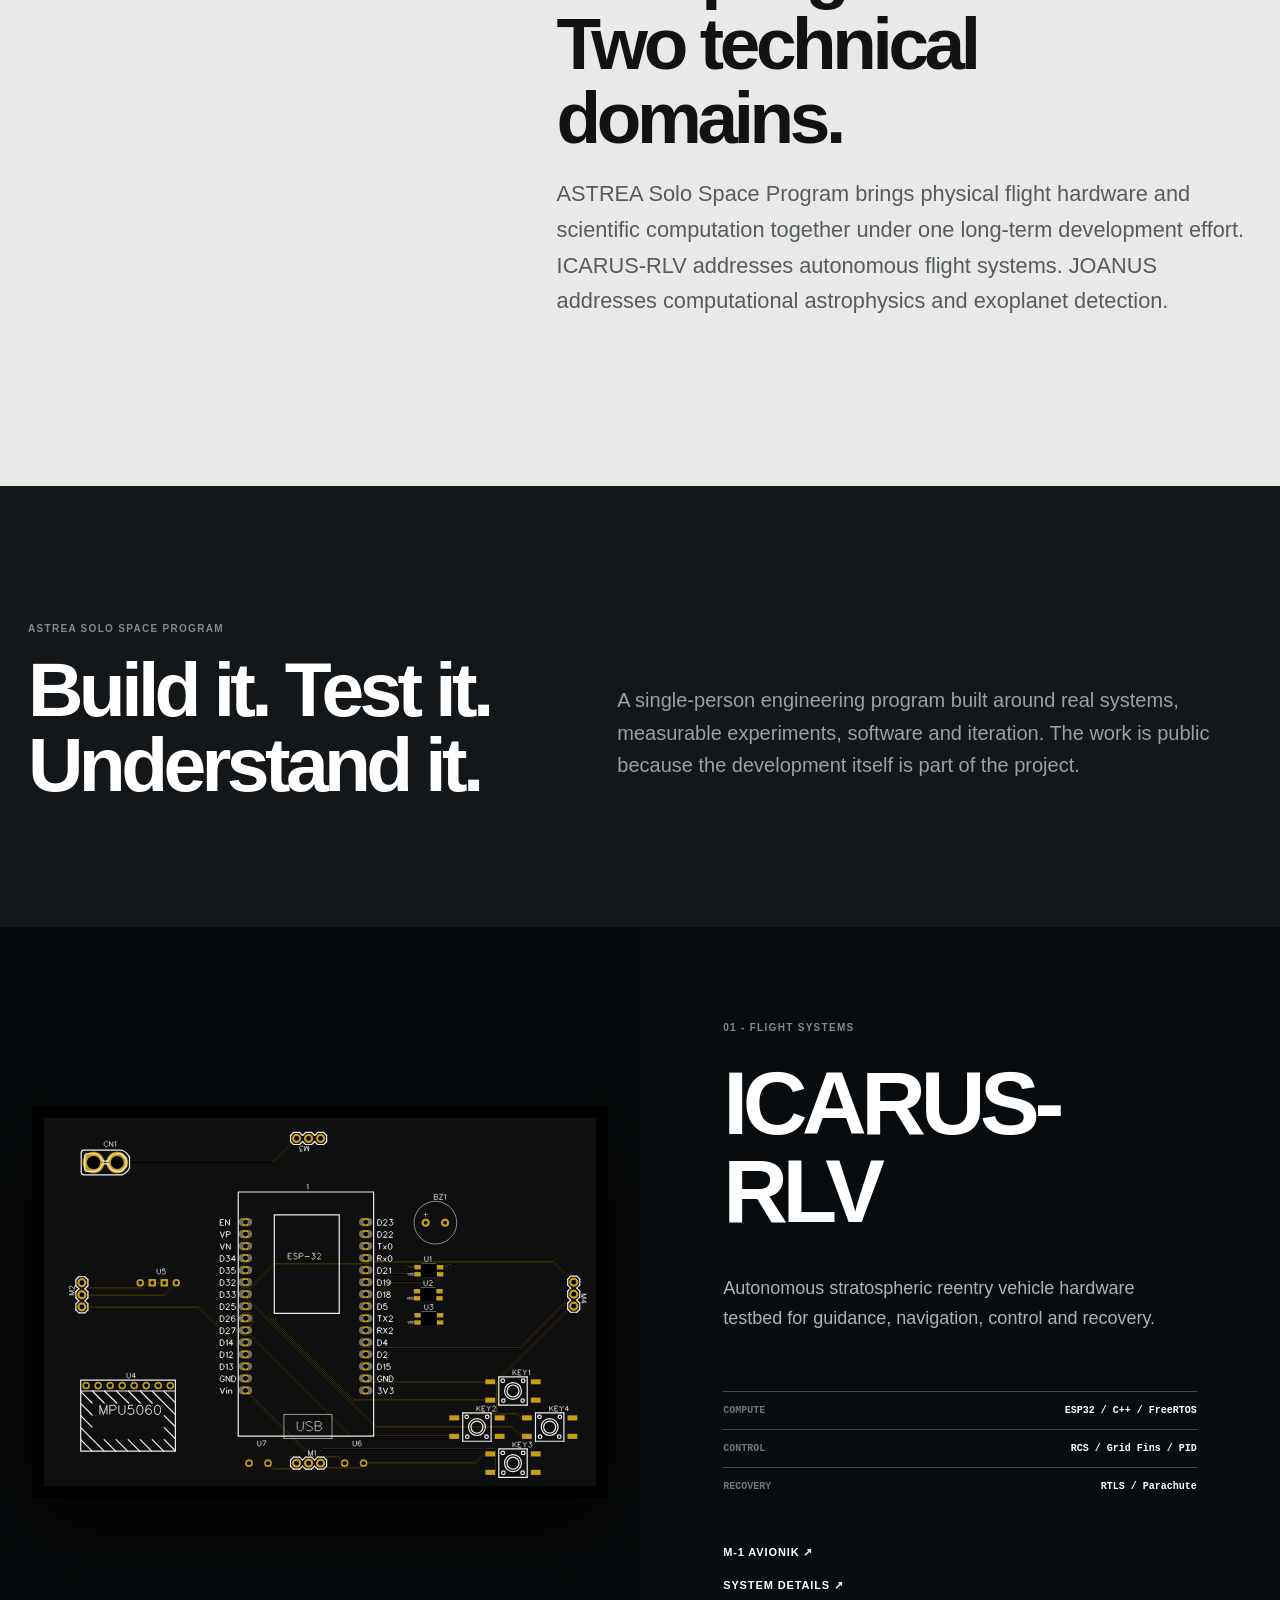
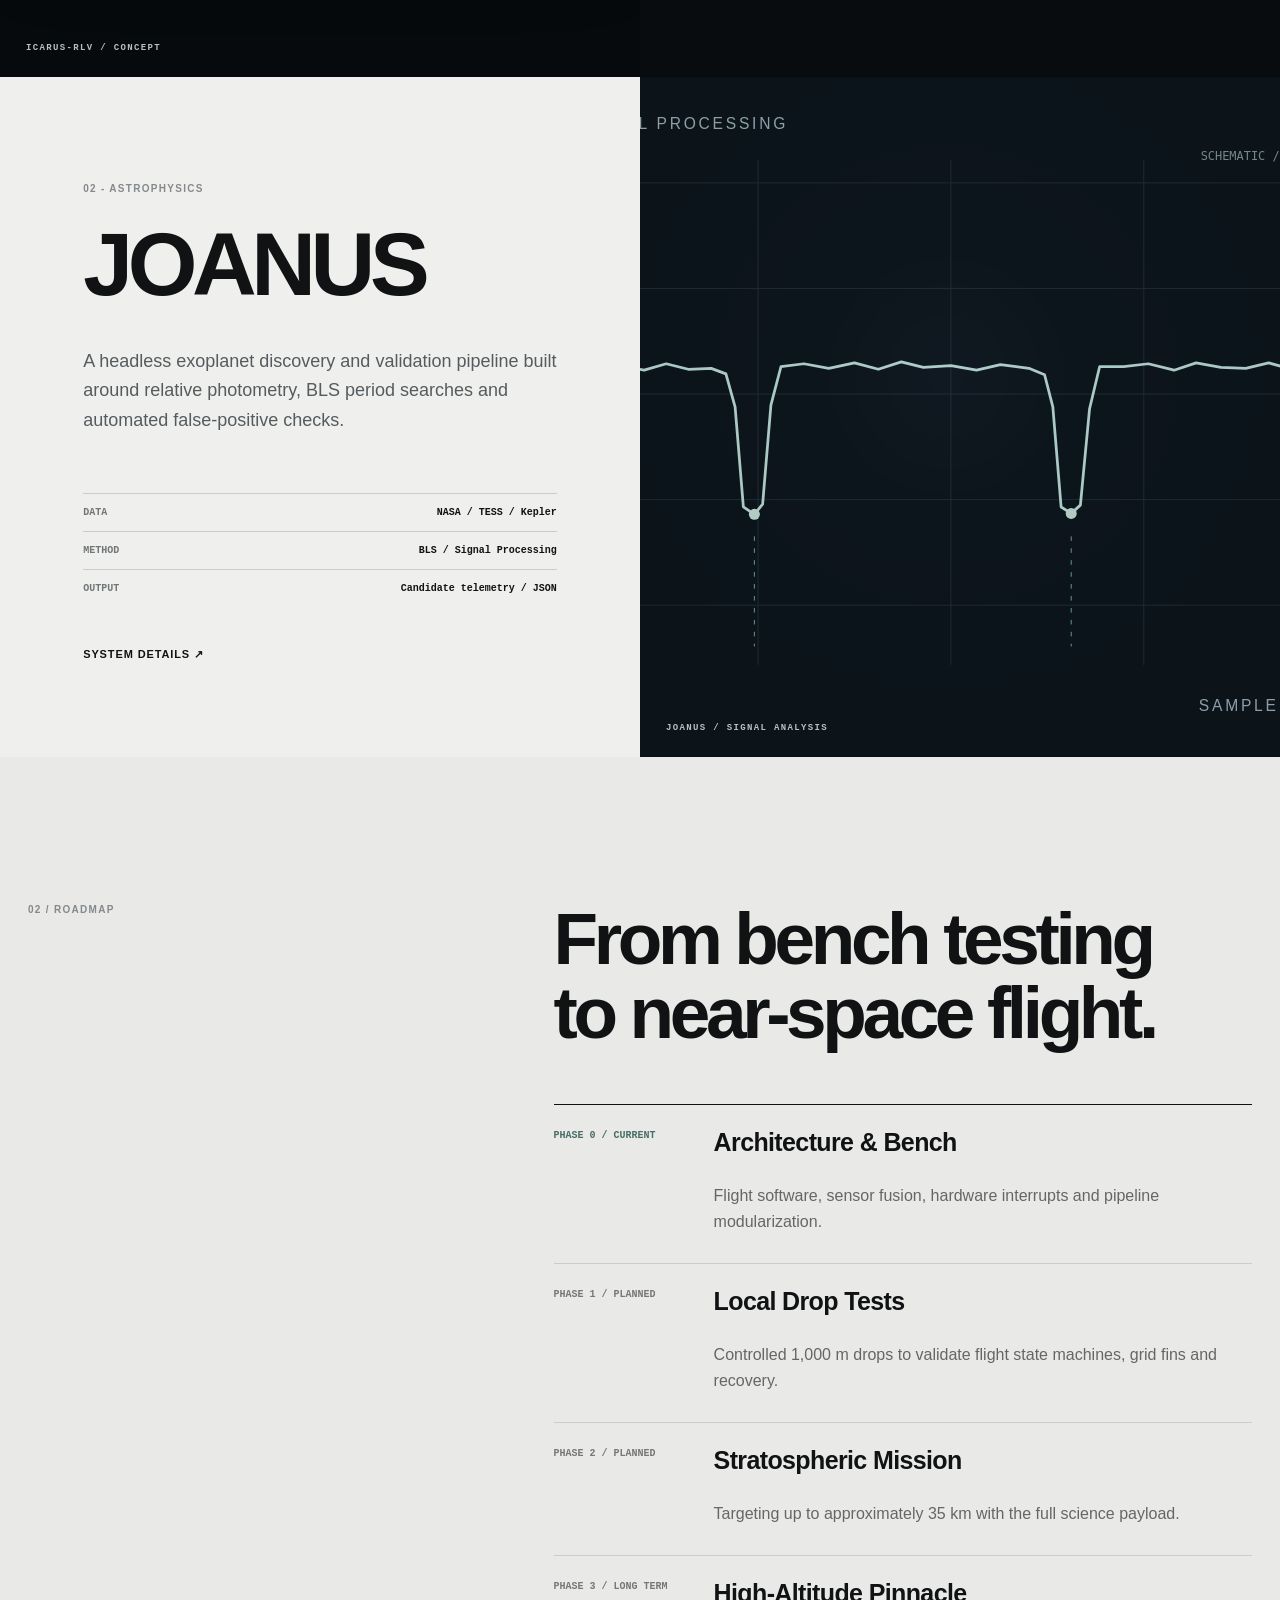
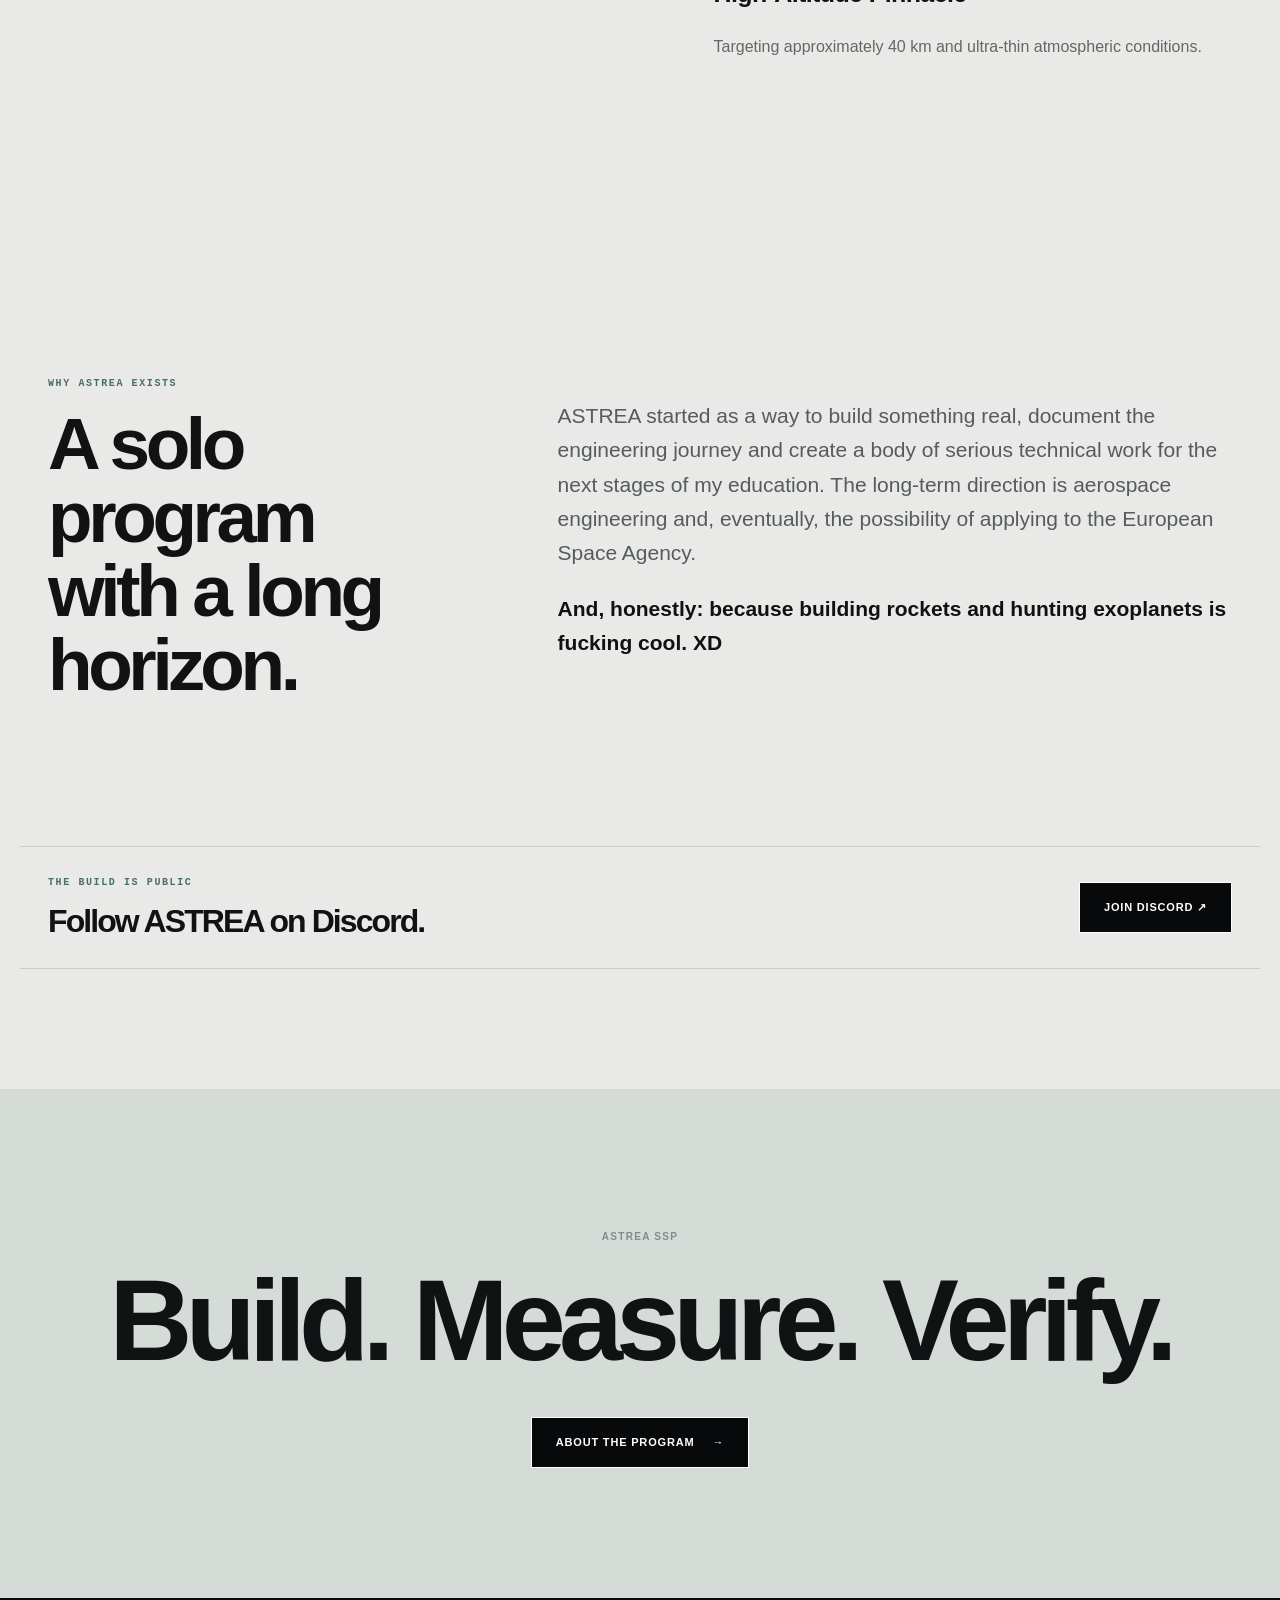
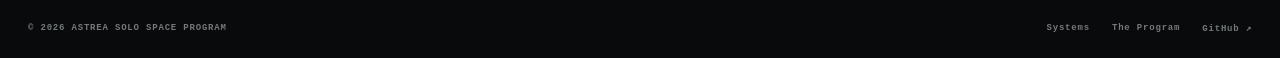
==== commit 1669e65c: "Complete bilingual labels for new ICARUS project sections" ====
--- a/index.html
+++ b/index.html
@@ -104,7 +104,7 @@
         <div><dt data-i18n="control">REGELUNG</dt><dd>RCS / Grid Fins / PID</dd></div>
         <div><dt data-i18n="recovery">BERGUNG</dt><dd>RTLS / Parachute</dd></div>
       </dl>
-      <a class="arrow-link" href="/projects/icarus-m1-avionics" aria-label="ICARUS-M1 Avionik">M-1 AVIONIK ↗</a><br><a class="arrow-link" href="/projects/icarus" data-i18n="project_details">Systemdetails <span>↗</span></a>
+      <a class="arrow-link" href="/projects/icarus-m1-avionics" aria-label="ICARUS-M1 Avionik" data-i18n="m1_short_link">M-1 AVIONIK ↗</a><br><a class="arrow-link" href="/projects/icarus" data-i18n="project_details">Systemdetails <span>↗</span></a>
     </div>
   </section>
 
--- a/assets/aerospace.css
+++ b/assets/aerospace.css
@@ -45,3 +45,27 @@
 @media(max-width:1000px){.hero-stage{width:62vw;opacity:.3;right:-16vw;bottom:9%}.hero-copy{max-width:780px}.hero h1{font-size:clamp(65px,11vw,110px)}}
 @media(max-width:800px){.site-header{padding:0 18px}.nav{top:70px;gap:22px}.nav a{font-size:12px}.hero{min-height:calc(90svh - 70px);padding:115px 23px 100px;display:flex;justify-content:center}.hero h1{font-size:clamp(57px,12.5vw,92px)}.hero-stage{position:absolute;order:initial;bottom:9%;right:-45%;width:110%;height:65%;opacity:.18}.hero-copy{z-index:4}.hero-meta{left:23px;right:23px}.hero-actions{flex-wrap:wrap;gap:24px}.program-banner,.intro,.roadmap,.mission-reason{gap:35px}.program-banner{padding:85px 25px}.project-feature{min-height:0}.project-image{min-height:360px}.project-info{padding:65px 25px}.project-image.ic:before{background-size:95% auto}.principles article{padding:55px 28px}.page-hero{min-height:500px;padding:120px 25px 75px}.page-hero h1{font-size:clamp(60px,12vw,100px)}.footer{padding:28px}.footer div{flex-wrap:wrap}.as-project-document{padding:70px 25px}.as-project-media--board{max-height:390px}}
 @media(prefers-reduced-motion:reduce){.button{transition:none}.reveal{opacity:1;transform:none}}
+
+/* Real project imagery and visual documentation */
+.as-home-document{background:#121719;padding-top:90px;padding-bottom:100px;border-top:1px solid #293133}
+.as-home-document h2{margin:18px 0 18px}
+.as-home-document p{margin:0}
+.as-home-document .eyebrow{color:#9bbab5}
+.index-card{grid-template-columns:65px minmax(0,1fr) minmax(220px,.52fr);gap:32px;align-items:center}
+.as-index-visual{margin:0;min-width:0;position:relative;min-height:250px;display:grid;align-items:center;background:#101517;overflow:hidden}
+.as-index-visual img{width:100%;height:100%;max-height:350px;object-fit:contain;transition:transform .35s ease}
+.index-card:hover .as-index-visual img{transform:scale(1.04)}
+.as-index-visual figcaption{position:absolute;bottom:13px;left:16px;color:#9cabac;font:700 9px/1.4 monospace;letter-spacing:.08em}
+.as-science-visual{background:#10191f;color:#fff;position:relative;min-height:470px;display:grid;grid-template-columns:minmax(0,1.4fr) minmax(220px,.6fr);align-items:center;padding:50px max(28px,calc((100vw - 1320px)/2));gap:40px}
+.as-science-visual img{width:100%;height:auto;max-height:570px;object-fit:contain}
+.as-science-visual>div{align-self:end;padding-bottom:40px}
+.as-science-visual span{font:800 11px/1.5 monospace;letter-spacing:.12em;color:#9eb6ba}
+.as-science-visual p{font-size:clamp(16px,1.6vw,21px);line-height:1.6;color:#c2cbce}
+.as-science-visual a{display:inline-block;border-bottom:1px solid #ccc;padding:16px 0 8px;font:800 11px/1.4 Arial,sans-serif;letter-spacing:.08em}
+.as-flight-visual{background:#05090b}
+.as-flight-visual img{max-height:650px;filter:drop-shadow(0 30px 35px #000)}
+.as-jo-preview{position:absolute;inset:0;width:100%;height:100%;object-fit:cover;opacity:.88}
+.project-image.jo-img:after{display:none}
+.as-page-index{border-top:1px solid var(--line)}
+@media(max-width:950px){.index-card{grid-template-columns:40px 1fr;gap:20px}.as-index-visual{grid-column:2;min-height:230px}.as-science-visual{grid-template-columns:1fr}.as-science-visual>div{padding:0 0 20px}}
+@media(max-width:650px){.index-card{grid-template-columns:32px 1fr;padding:56px 0}.index-card h2{font-size:clamp(48px,13vw,80px)}.as-index-visual{min-height:180px}.as-science-visual{padding:32px 24px}.as-science-visual img{max-height:370px}.as-science-visual p{font-size:16px}}
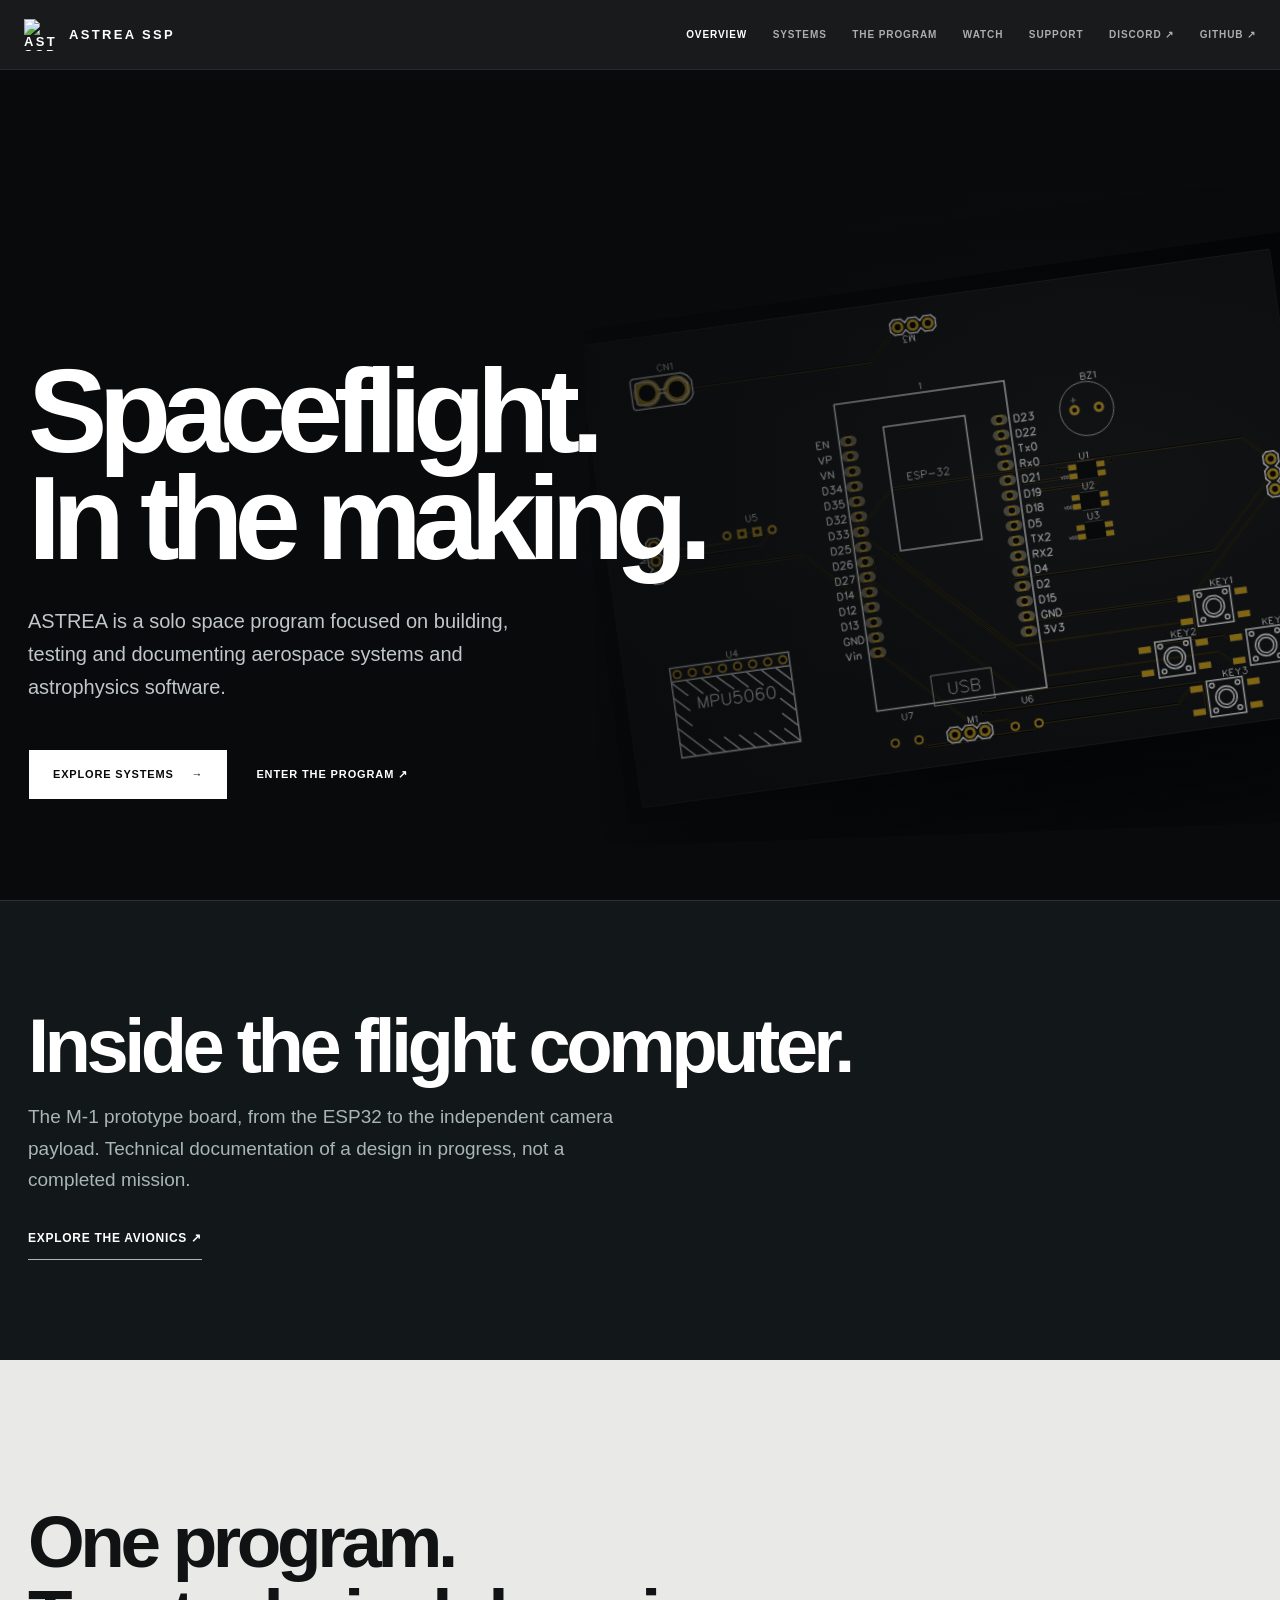
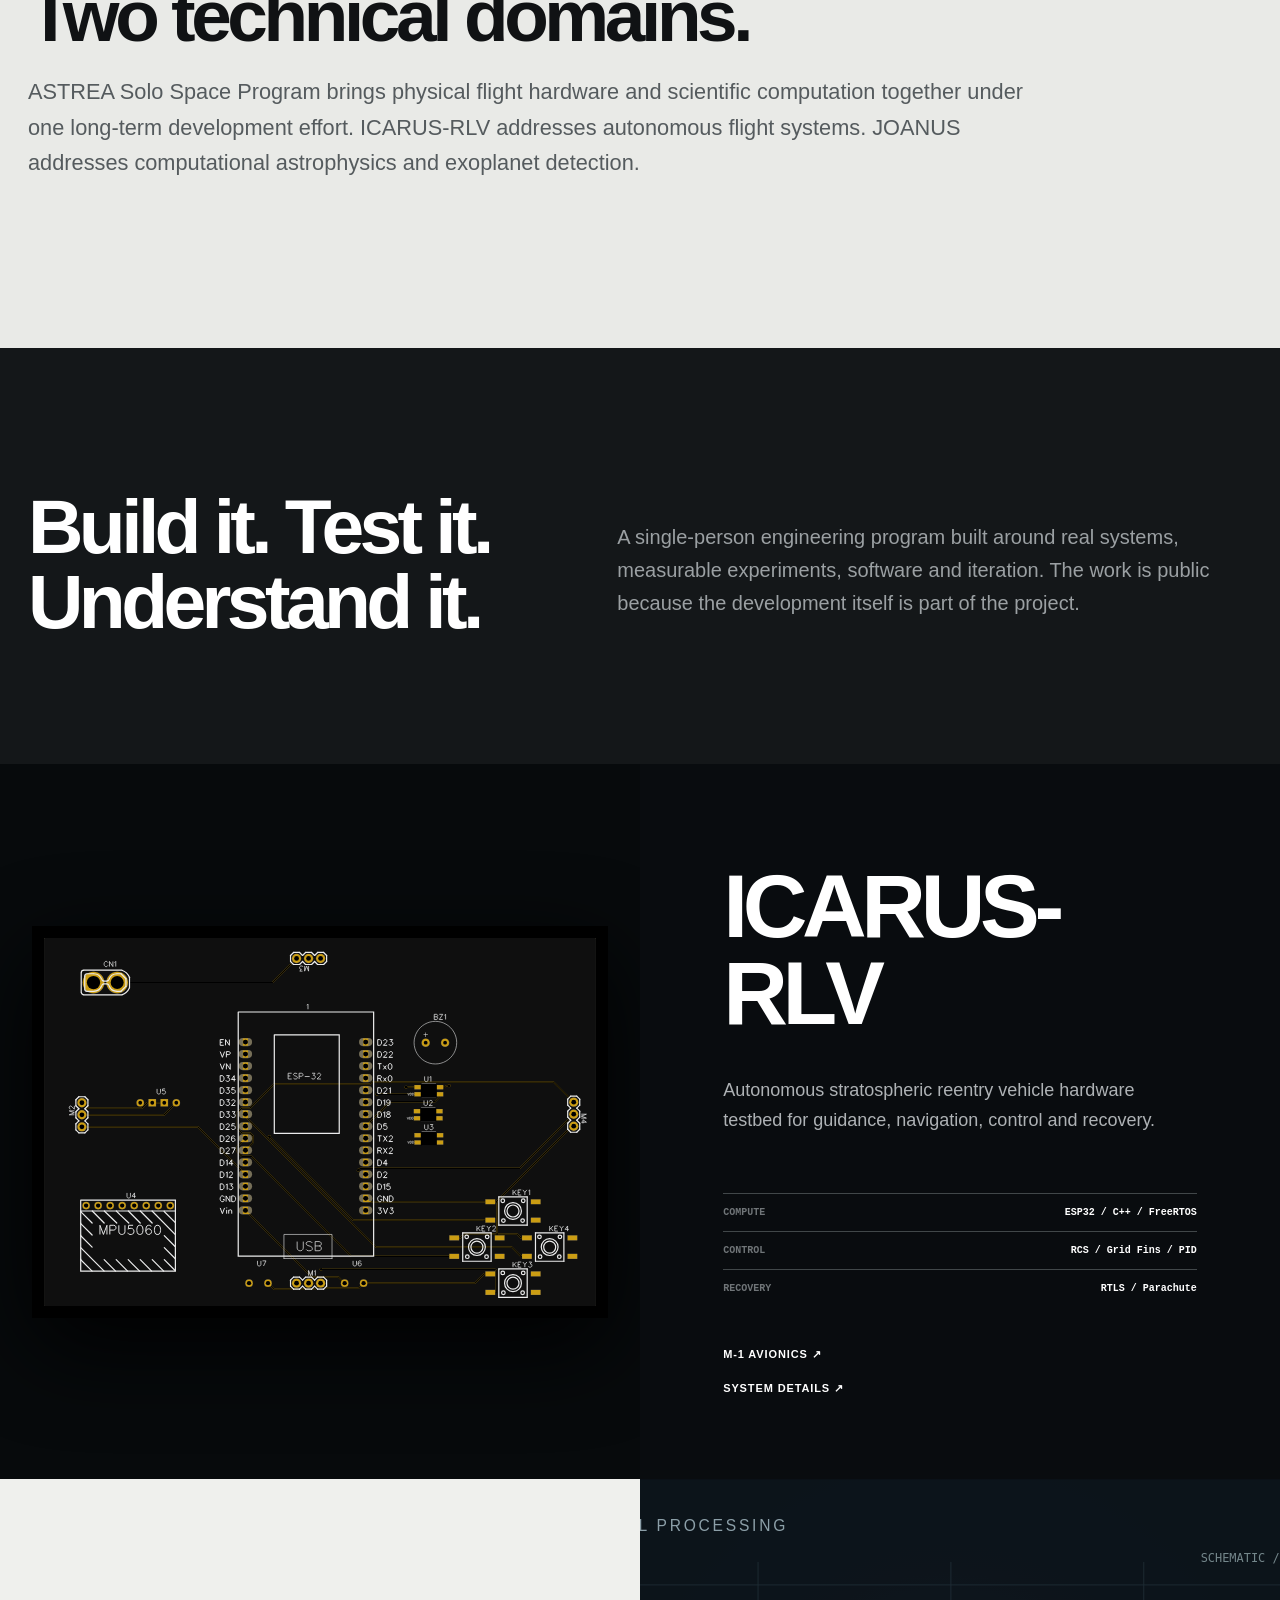
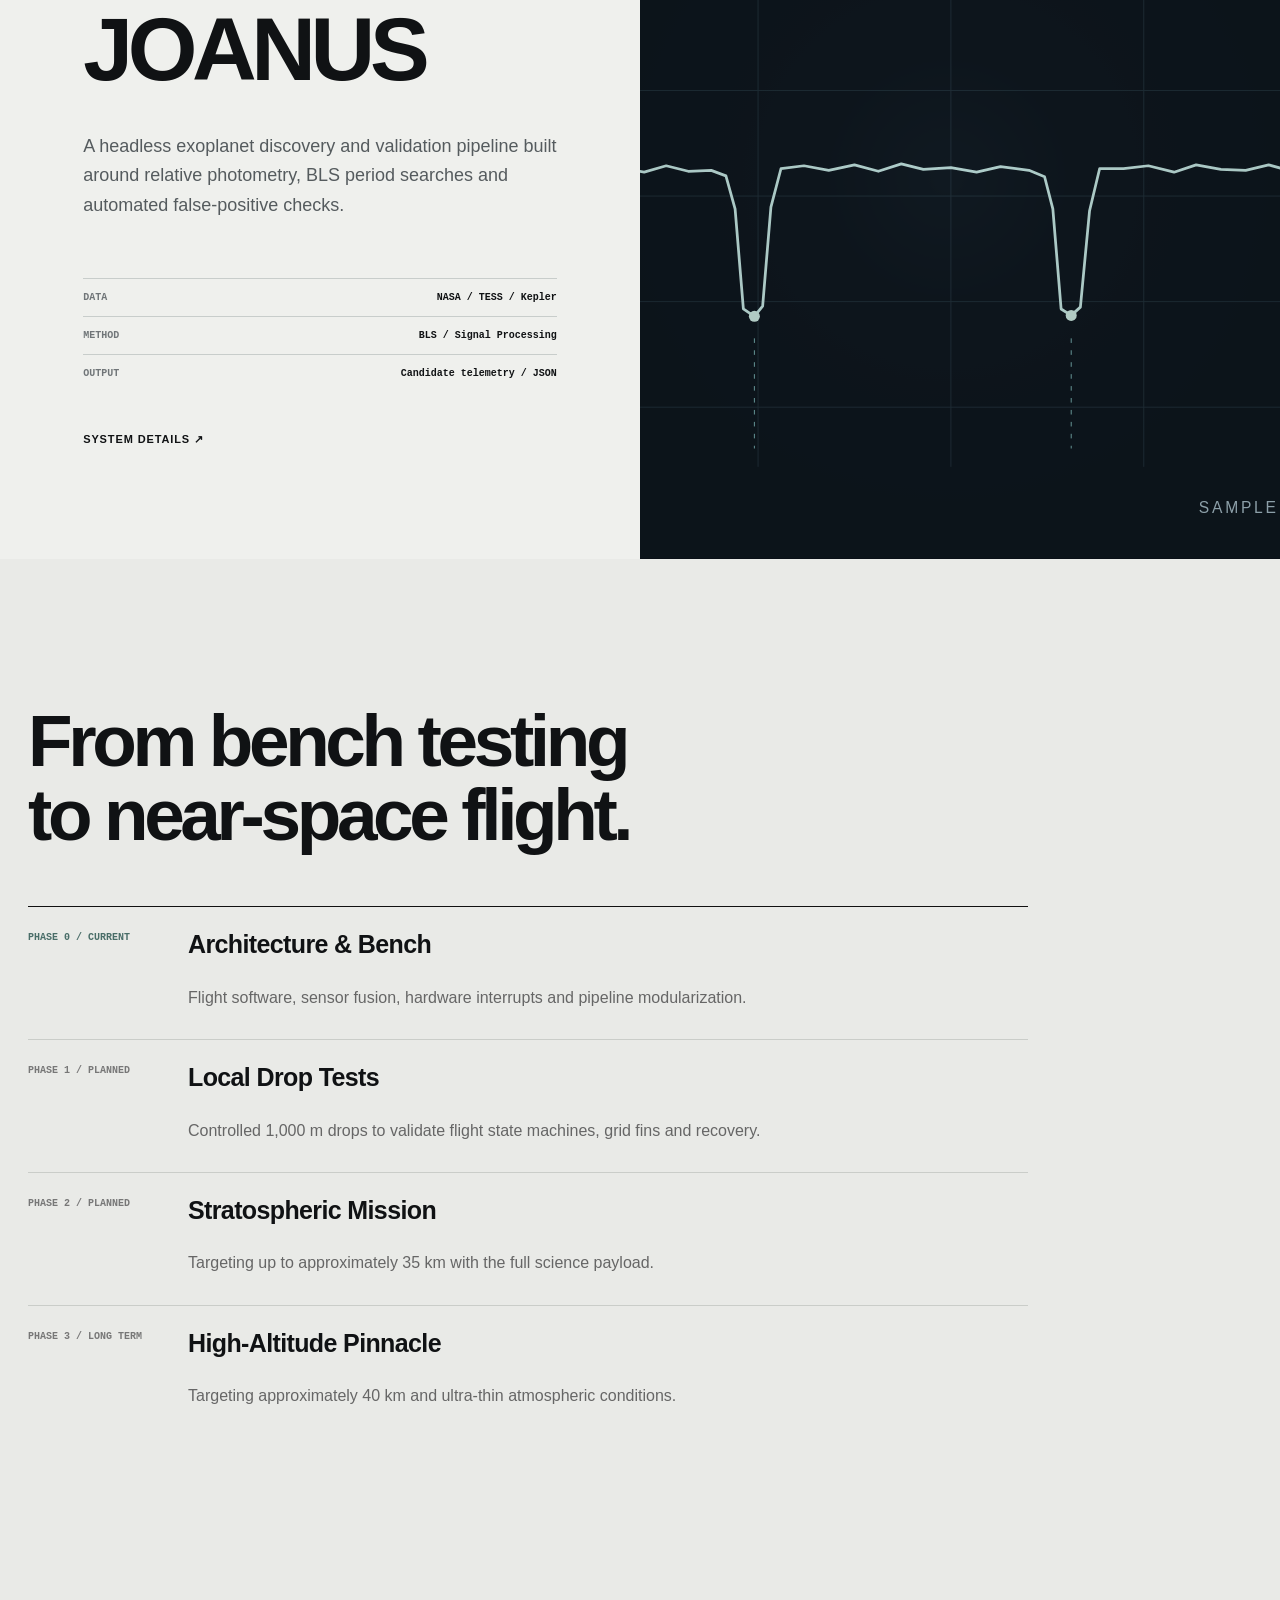
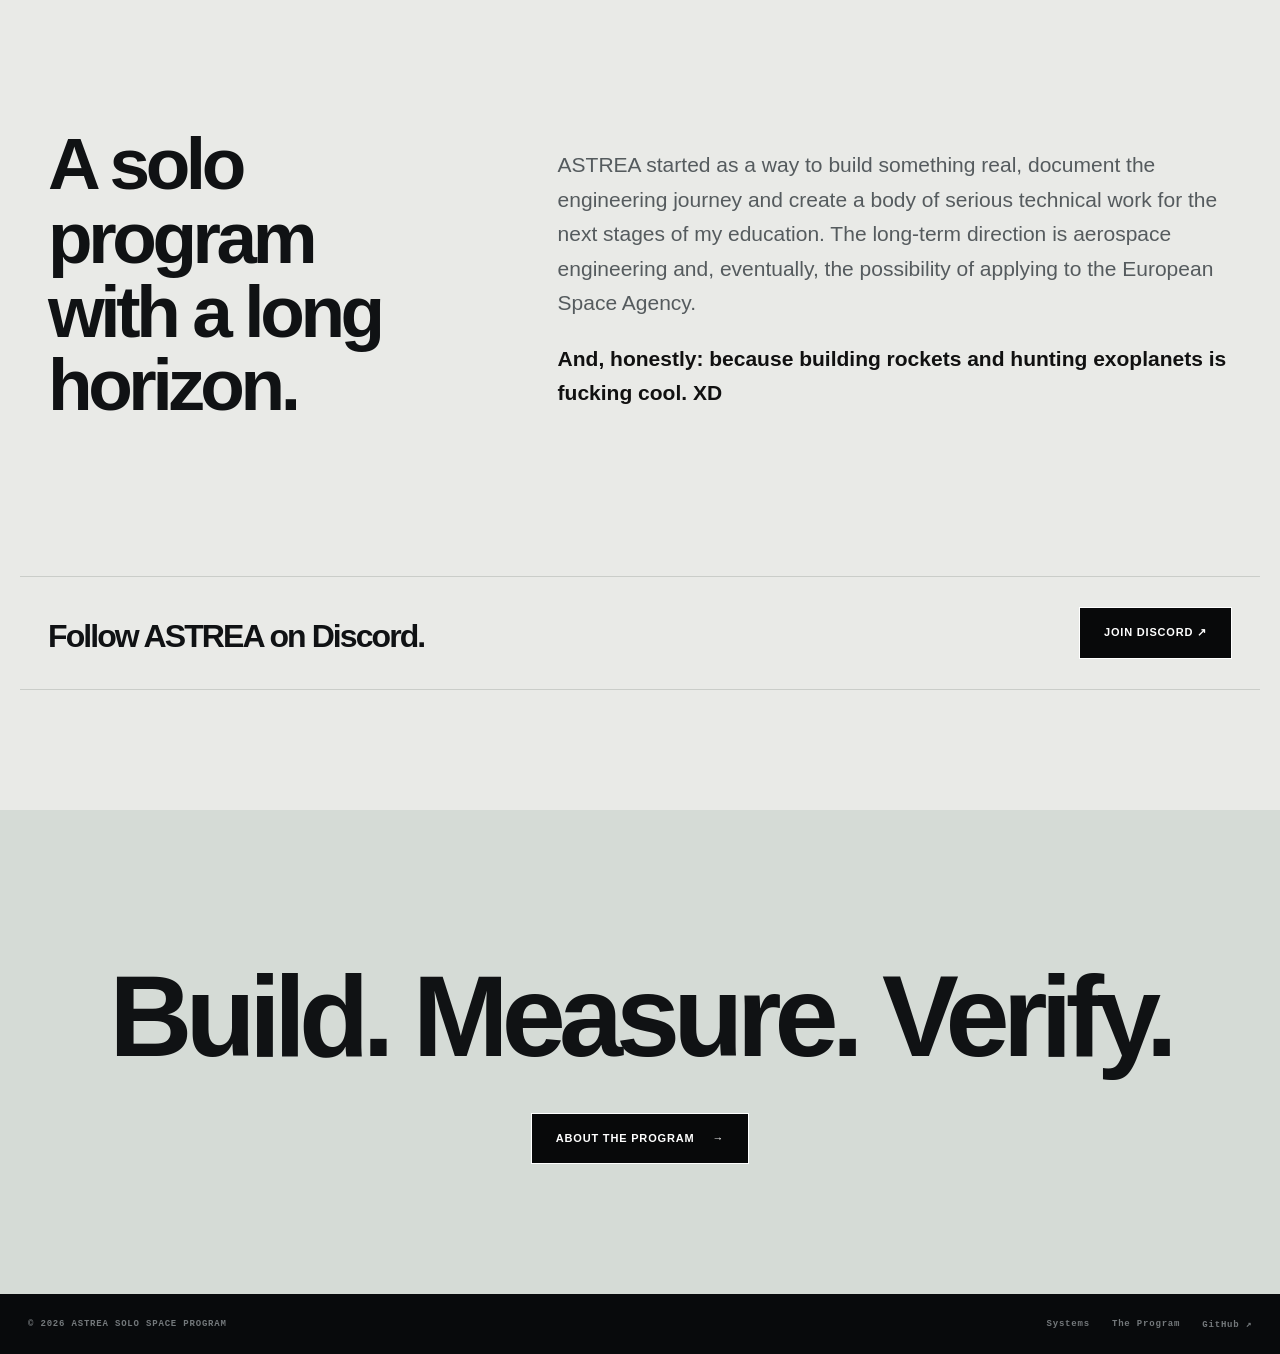
==== commit de144174: "Remove decorative engineering microcopy from main ASTREA pages" ====
--- a/index.html
+++ b/index.html
@@ -51,7 +51,6 @@
   <section class="hero hero--dense reveal">
     <div class="hero-grid"></div>
     <div class="hero-copy">
-      <p class="eyebrow" data-i18n="hero_eyebrow">ASTREA SOLO SPACE PROGRAM / DEUTSCHLAND</p>
       <h1 data-i18n="hero_title">Raumfahrt.<br>Im Aufbau.</h1>
       <p class="hero-lead" data-i18n="hero_lead">ASTREA ist ein Solo-Space-Programm mit Fokus auf dem Bau, Test und der Dokumentation von Raumfahrtsystemen und Astrophysik-Software.</p>
       <div class="hero-actions">
@@ -61,21 +60,12 @@
     </div>
     <div class="hero-stage" aria-label="ICARUS-M1 Prototyp Avionikplatine">
       <img class="esp32-photo" src="/assets/icarus-m1-board.svg" alt="Technische CAD-Ansicht der ICARUS-M1 Avionik-Prototypplatine" width="1216" height="828" fetchpriority="high">
-      <div class="stage-caption">
-        <span><strong>ICARUS-M1</strong> / PROTOTYPE AVIONICS</span>
-        <span>ASTREA / FLIGHT SYSTEMS</span>
       </div>
-    </div>
-    <div class="hero-meta">
-      <span>ASTREA / SSP</span>
-      <span data-i18n="status">STATUS: AKTIVE ENTWICKLUNG</span>
-    </div>
-  </section>
+    </section>
 
-  <section class="as-project-document as-home-document"><p class="eyebrow">ICARUS-M1 / HARDWARE ENGINEERING</p><h2 data-i18n="m1_home_title">Ein Blick in den Flugcomputer.</h2><p data-i18n="m1_home_copy">Die Komponenten unserer M-1 Prototypplatine, vom ESP32 bis zur unabhängigen Kameranutzlast. Technisch dokumentiert, nicht als fertige Mission inszeniert.</p><a href="/projects/icarus-m1-avionics" data-i18n="m1_home_link">AVIONIK ENTDECKEN ↗</a></section>
+  <section class="as-project-document as-home-document"><h2 data-i18n="m1_home_title">Ein Blick in den Flugcomputer.</h2><p data-i18n="m1_home_copy">Die Komponenten unserer M-1 Prototypplatine, vom ESP32 bis zur unabhängigen Kameranutzlast. Technisch dokumentiert, nicht als fertige Mission inszeniert.</p><a href="/projects/icarus-m1-avionics" data-i18n="m1_home_link">AVIONIK ENTDECKEN ↗</a></section>
 
-  <section class="section intro">
-    <div class="section-label" data-i18n="program">01 / PROGRAMM</div>
+  <section class="section intro intro--single">
     <div class="intro-copy">
       <h2 data-i18n="intro_title">Ein Programm.<br>Zwei technische Bereiche.</h2>
       <p data-i18n="intro_copy">Das ASTREA Solo Space Program verbindet reale Flughardware und wissenschaftliche Datenverarbeitung in einem langfristigen Entwicklungsprogramm. ICARUS-RLV beschäftigt sich mit autonomen Flugsystemen. JOANUS mit computergestützter Astrophysik und Exoplanetensuche.</p>
@@ -84,7 +74,6 @@
 
   <section class="program-banner">
     <div>
-      <p class="eyebrow" data-i18n="identity_kicker">ASTREA SOLO SPACE PROGRAM</p>
       <h2 data-i18n="identity_title">Bauen. Testen.<br>Verstehen.</h2>
     </div>
     <p data-i18n="identity_copy">Ein von einer Person entwickeltes Engineering-Programm mit realen Systemen, messbaren Experimenten, Software und Iteration. Der Build ist öffentlich, weil die Entwicklung selbst Teil des Projekts ist.</p>
@@ -93,10 +82,8 @@
   <section class="project-feature dark">
     <div class="project-image ic">
       <div class="technical-lines"></div>
-      <span class="image-caption" data-i18n="ic_caption">ICARUS-RLV / KONZEPT</span>
-    </div>
+      </div>
     <div class="project-info">
-      <p class="eyebrow" data-i18n="flight_systems">01 - FLUGSYSTEME</p>
       <h2>ICARUS-RLV</h2>
       <p data-i18n="ic_desc">Autonomer stratosphärischer Wiedereintritts-Testträger für Führung, Navigation, Regelung und Bergung.</p>
       <dl class="spec-list">
@@ -110,7 +97,6 @@
 
   <section class="project-feature jo">
     <div class="project-info">
-      <p class="eyebrow" data-i18n="astrophysics">02 - ASTROPHYSIK</p>
       <h2>JOANUS</h2>
       <p data-i18n="jo_desc">Eine automatisierte Pipeline zur Entdeckung und Validierung von Exoplaneten auf Basis relativer Photometrie, BLS-Periodensuchen und automatisierter False-Positive-Prüfungen.</p>
       <dl class="spec-list">
@@ -122,12 +108,10 @@
     </div>
     <div class="project-image jo-img">
       <img class="as-jo-preview" src="/assets/joanus-signal.svg" alt="Schematische JOANUS Transit-Lichtkurve, keine Messdaten" loading="lazy" width="1200" height="740">
-      <span class="image-caption" data-i18n="jo_caption">JOANUS / SIGNALANALYSE</span>
-    </div>
+      </div>
   </section>
 
-  <section class="section roadmap">
-    <div class="section-label" data-i18n="roadmap">02 / ROADMAP</div>
+  <section class="section roadmap roadmap--single">
     <div class="roadmap-main">
       <h2 data-i18n="roadmap_title">Vom Bench-Test<br>bis zum Near-Space-Flug.</h2>
       <div class="timeline">
@@ -141,7 +125,6 @@
 
   <section class="mission-reason reveal">
     <div>
-      <div class="reason-kicker" data-i18n="why">WARUM ASTREA EXISTIERT</div>
       <h2 data-i18n="why_title">Ein Solo-Programm<br>mit langem Horizont.</h2>
     </div>
     <div class="reason-copy">
@@ -152,14 +135,12 @@
 
   <section class="discord-strip reveal">
     <div>
-      <div class="reason-kicker" data-i18n="public">DER BUILD IST ÖFFENTLICH</div>
       <h3 data-i18n="discord_cta">Verfolge ASTREA auf Discord.</h3>
     </div>
     <a class="button button-dark" href="https://discord.gg/NRd868Dkj2" target="_blank" rel="noreferrer" data-i18n="join_discord">Discord beitreten ↗</a>
   </section>
 
   <section class="statement">
-    <p class="eyebrow">ASTREA SSP</p>
     <h2 data-i18n="statement">Bauen. Messen. Verifizieren.</h2>
     <a class="button button-dark" href="/about" data-i18n="about_program">Über das Programm <span>→</span></a>
   </section>
--- a/assets/site.css
+++ b/assets/site.css
@@ -12,3 +12,12 @@
 @media(max-width:900px){.hero-stage{position:relative;right:auto;bottom:auto;width:100%;height:420px;order:2}.hero{display:flex;flex-direction:column;align-items:stretch}.mission-reason,.program-banner{grid-template-columns:1fr}}
 @media(max-width:800px){.site-header{padding:0 18px}.nav-toggle{display:block}.nav{position:absolute;display:none;left:0;right:0;top:74px;background:#08090a;padding:25px 20px;flex-direction:column;align-items:flex-start;border-bottom:1px solid var(--dark-line)}.nav.is-open{display:flex}.hero{grid-template-columns:1fr;min-height:auto;padding-top:85px;padding-bottom:100px}.hero-graphic{height:420px;order:2}.hero-meta{bottom:20px;left:20px;right:20px}.intro,.roadmap,.detail-grid,.mission-reason,.about-roadmap{grid-template-columns:1fr}.project-feature{grid-template-columns:1fr}.project-feature .project-info{order:2}.project-image{min-height:400px}.principles{grid-template-columns:1fr}.principles article{border-right:0;border-bottom:1px solid var(--dark-line)}.footer{flex-direction:column;gap:18px}.index-card{grid-template-columns:55px 1fr}.discord-strip{align-items:flex-start;flex-direction:column}.statement{text-align:left}.hero h1{font-size:clamp(50px,14vw,78px)}.timeline article{grid-template-columns:1fr}.timeline p{grid-column:1}}
 @media(prefers-reduced-motion:reduce){html{scroll-behavior:auto}.reveal{opacity:1;transform:none;transition:none}}
+
+/* Editorial sections without decorative micro-label columns. */
+.intro.intro--single,
+.roadmap.roadmap--single,
+.roadmap.about-roadmap.about-roadmap--single,
+.detail-grid.detail-grid--single{grid-template-columns:minmax(0,1fr)}
+.index-card.index-card--clean{grid-template-columns:minmax(0,1fr)}
+.intro.intro--single .intro-copy,.roadmap.roadmap--single .roadmap-main{max-width:1000px}
+.detail-grid.detail-grid--single > div{max-width:860px}
--- a/assets/aerospace.css
+++ b/assets/aerospace.css
@@ -69,3 +69,10 @@
 .as-page-index{border-top:1px solid var(--line)}
 @media(max-width:950px){.index-card{grid-template-columns:40px 1fr;gap:20px}.as-index-visual{grid-column:2;min-height:230px}.as-science-visual{grid-template-columns:1fr}.as-science-visual>div{padding:0 0 20px}}
 @media(max-width:650px){.index-card{grid-template-columns:32px 1fr;padding:56px 0}.index-card h2{font-size:clamp(48px,13vw,80px)}.as-index-visual{min-height:180px}.as-science-visual{padding:32px 24px}.as-science-visual img{max-height:370px}.as-science-visual p{font-size:16px}}
+
+/* No reserved columns for removed section labels. */
+.intro.intro--single,
+.roadmap.roadmap--single,
+.roadmap.about-roadmap.about-roadmap--single,
+.detail-grid.detail-grid--single{grid-template-columns:minmax(0,1fr)}
+.index-card.index-card--clean{grid-template-columns:minmax(0,1fr)}
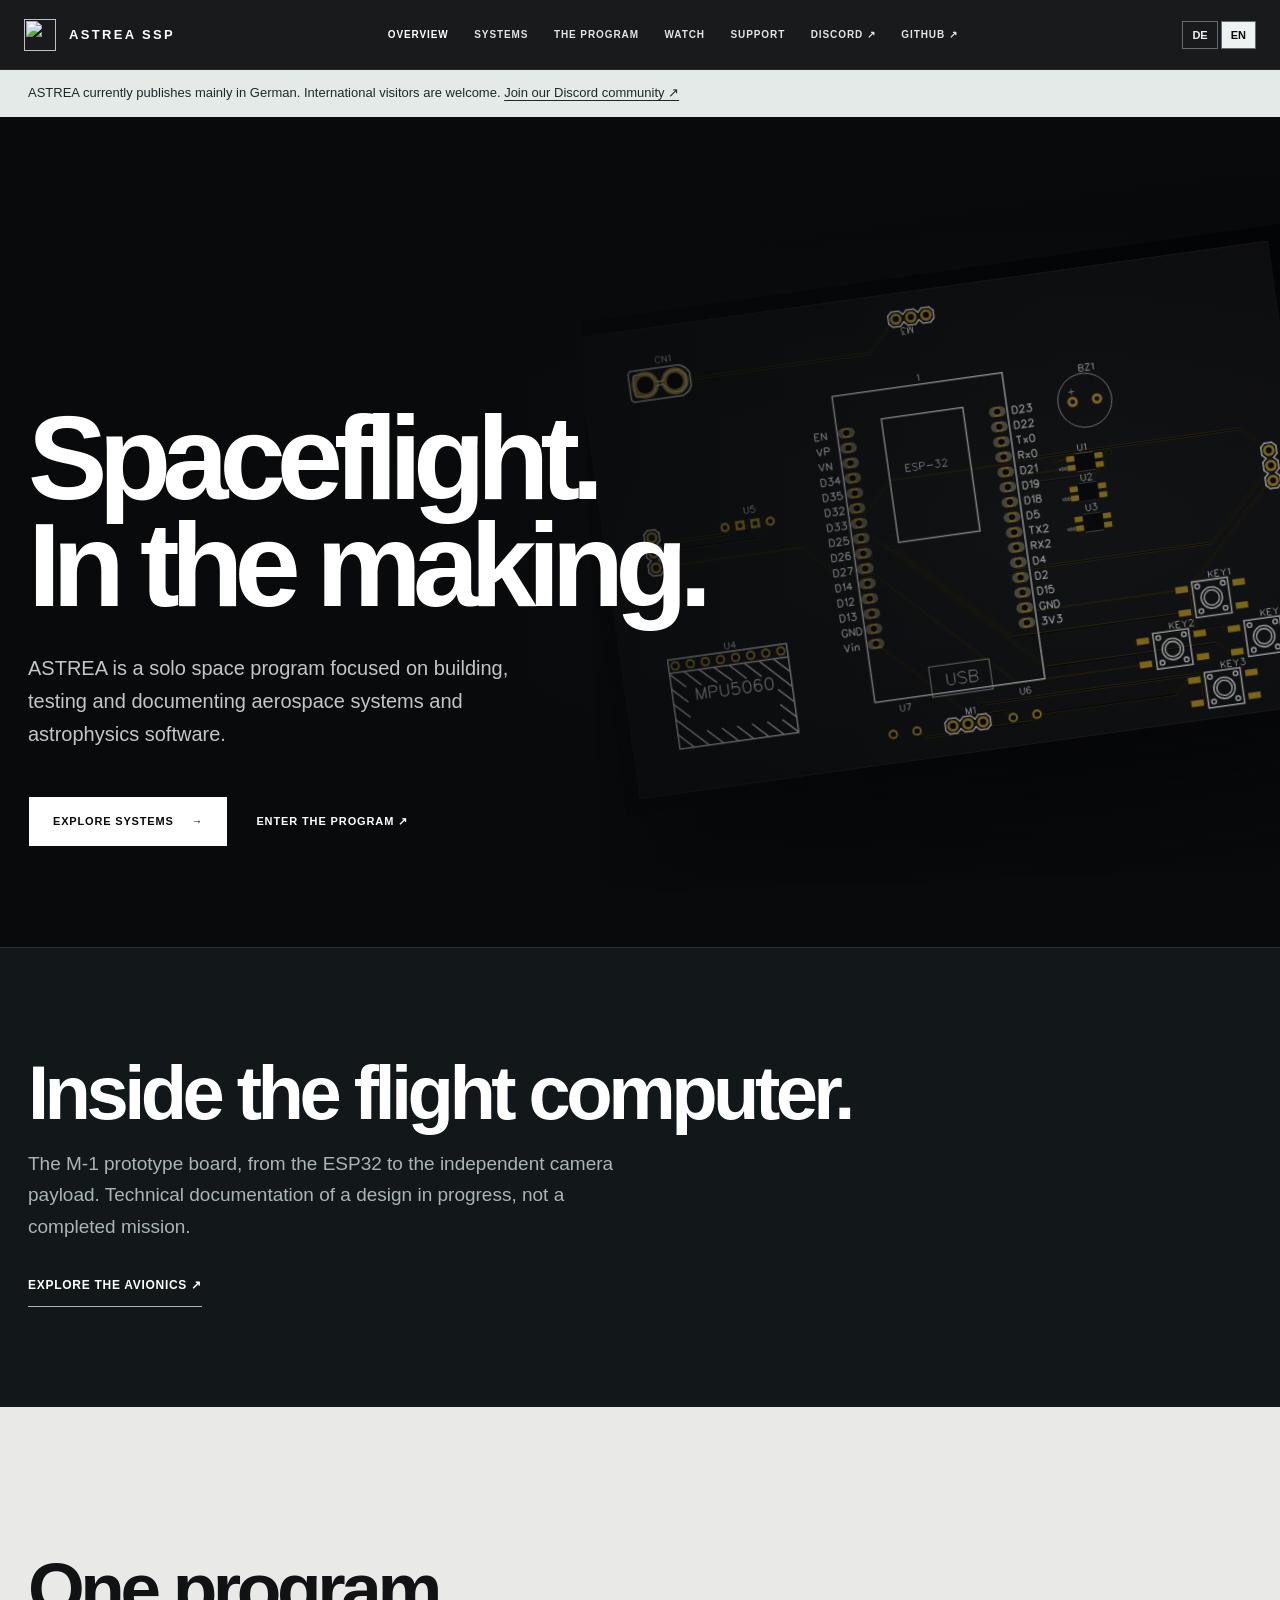
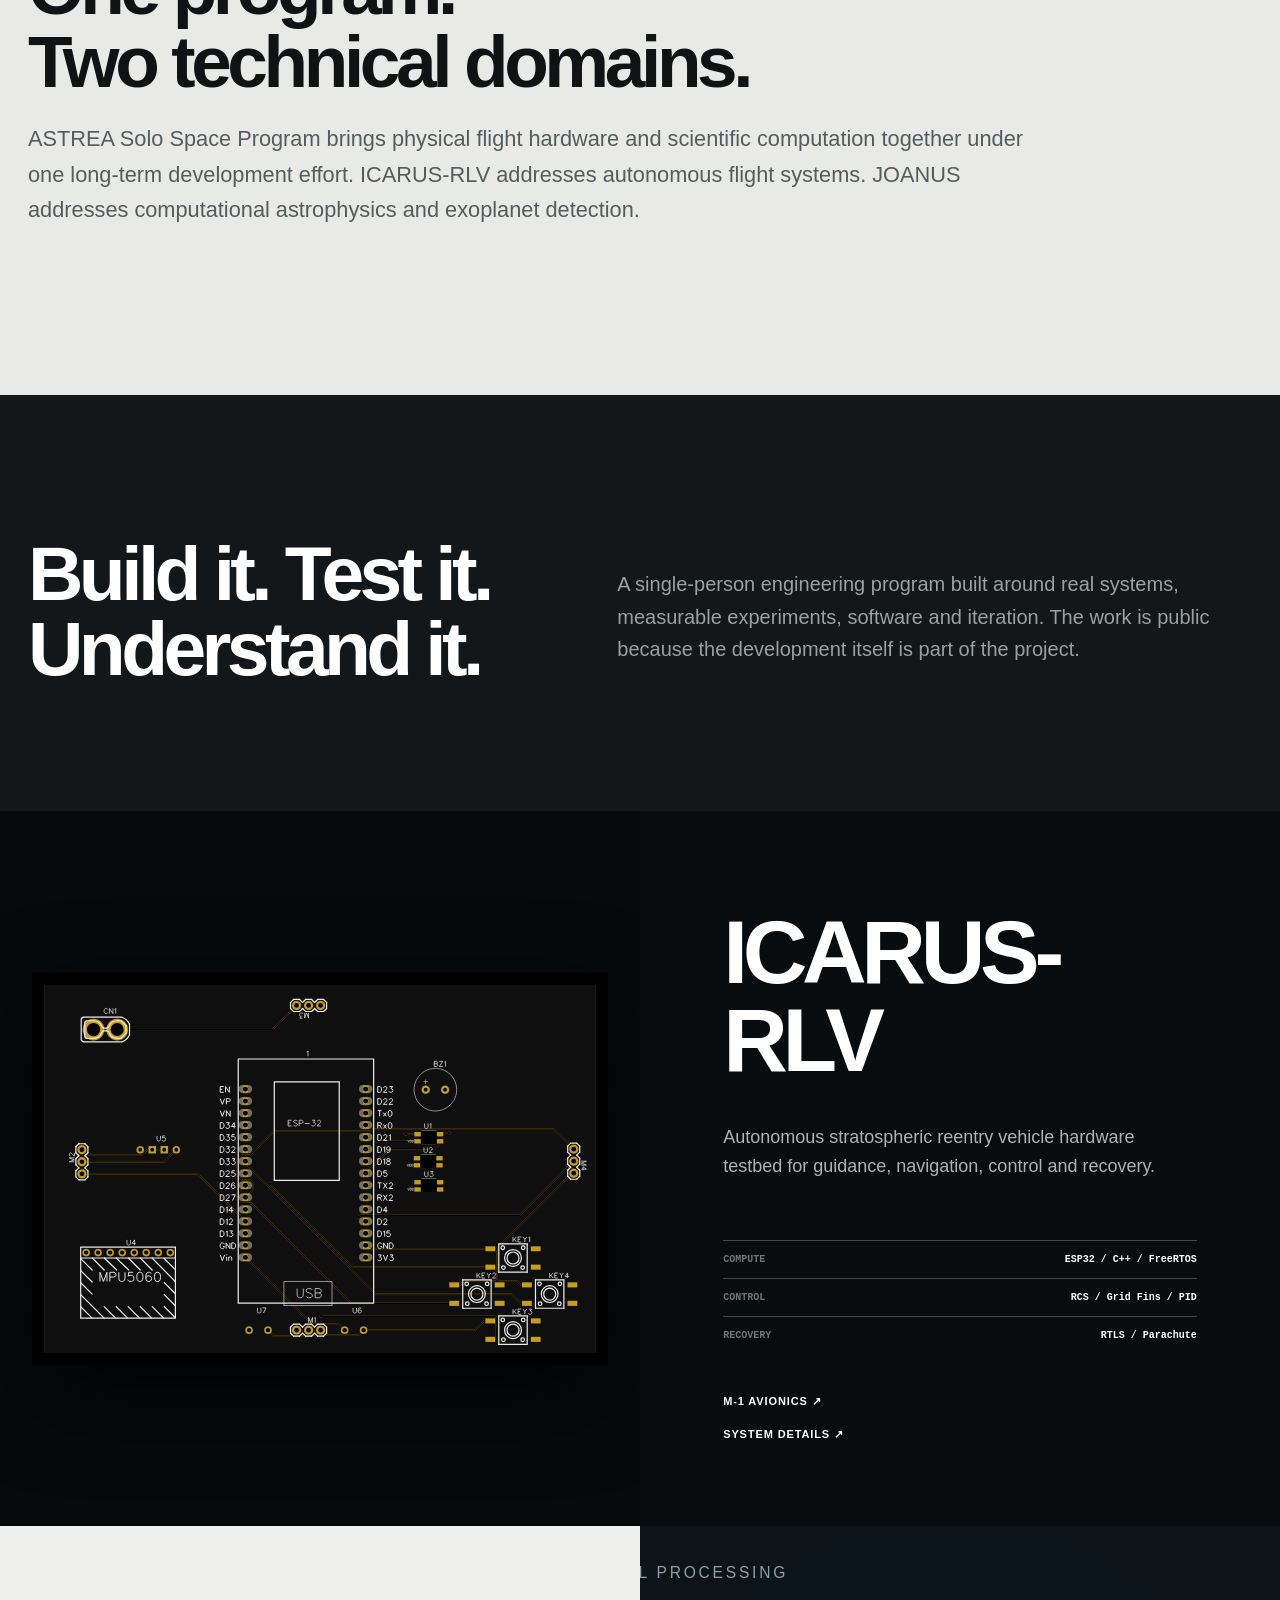
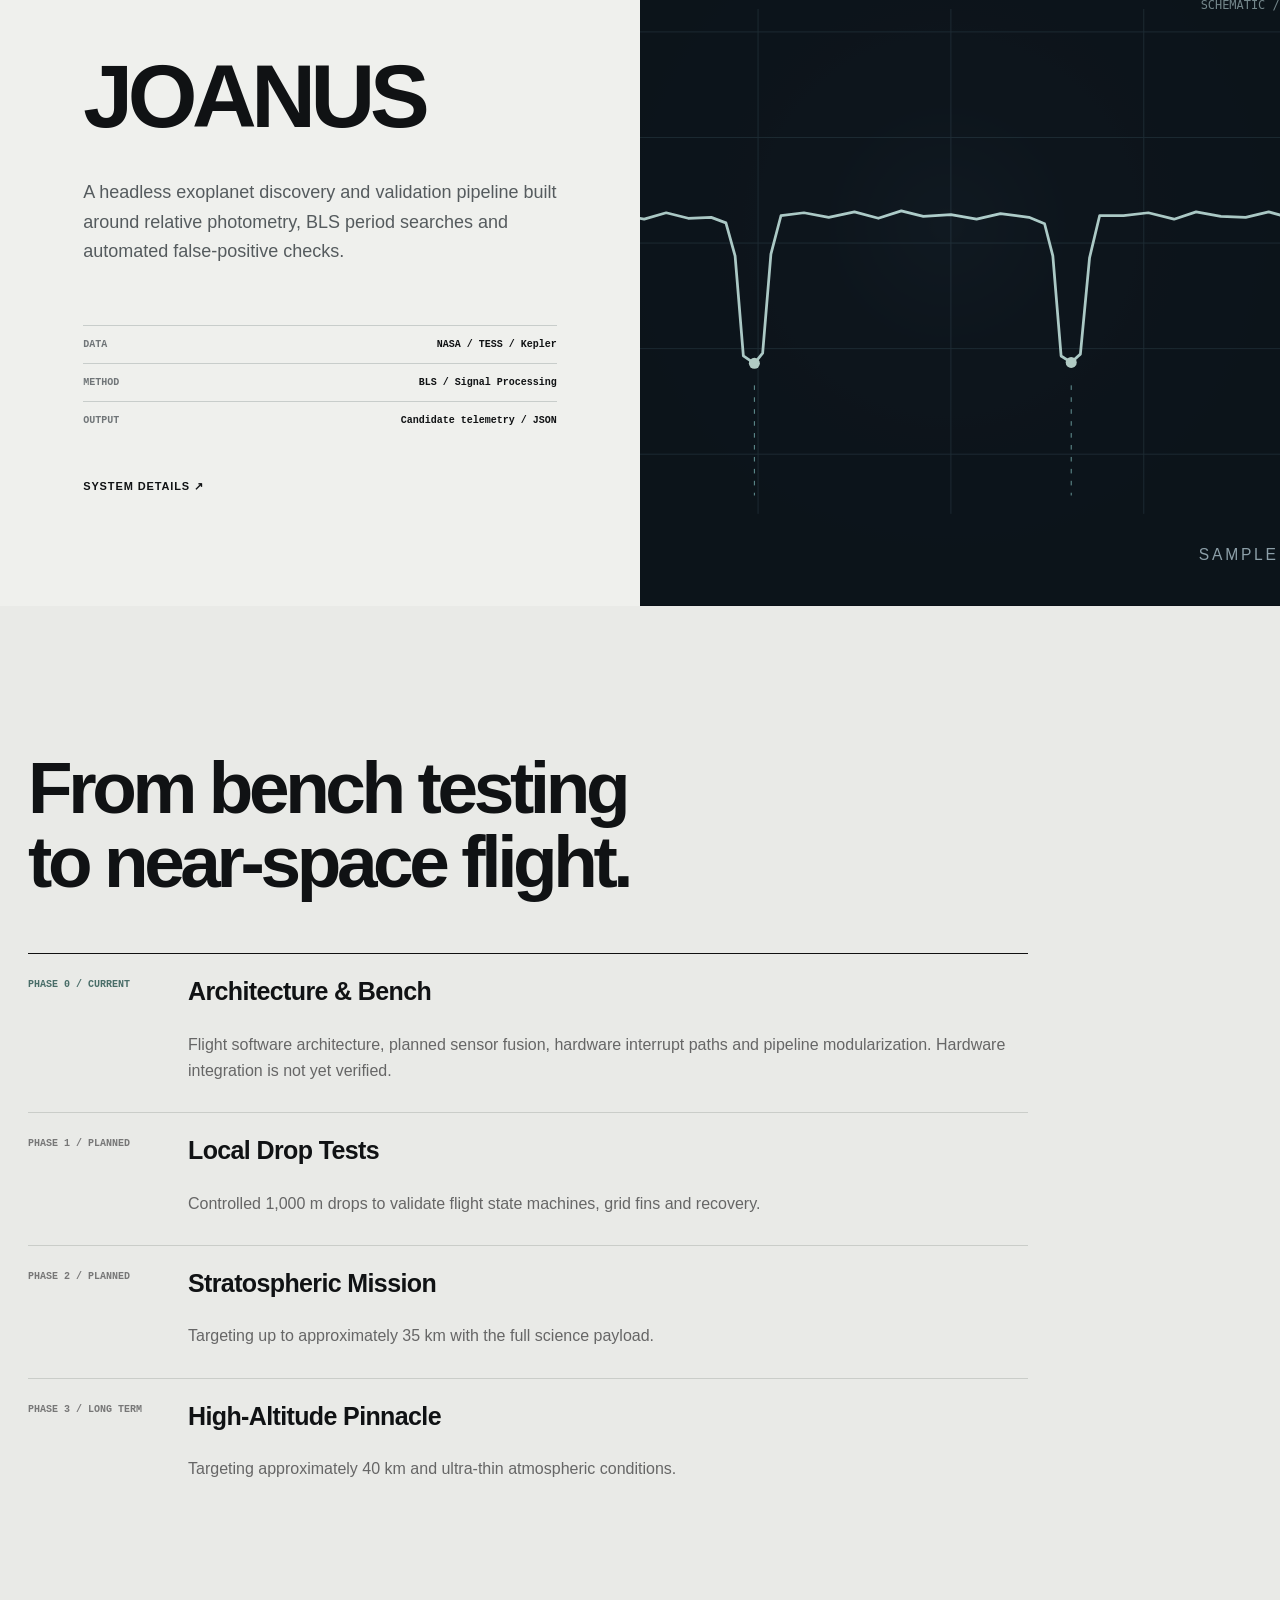
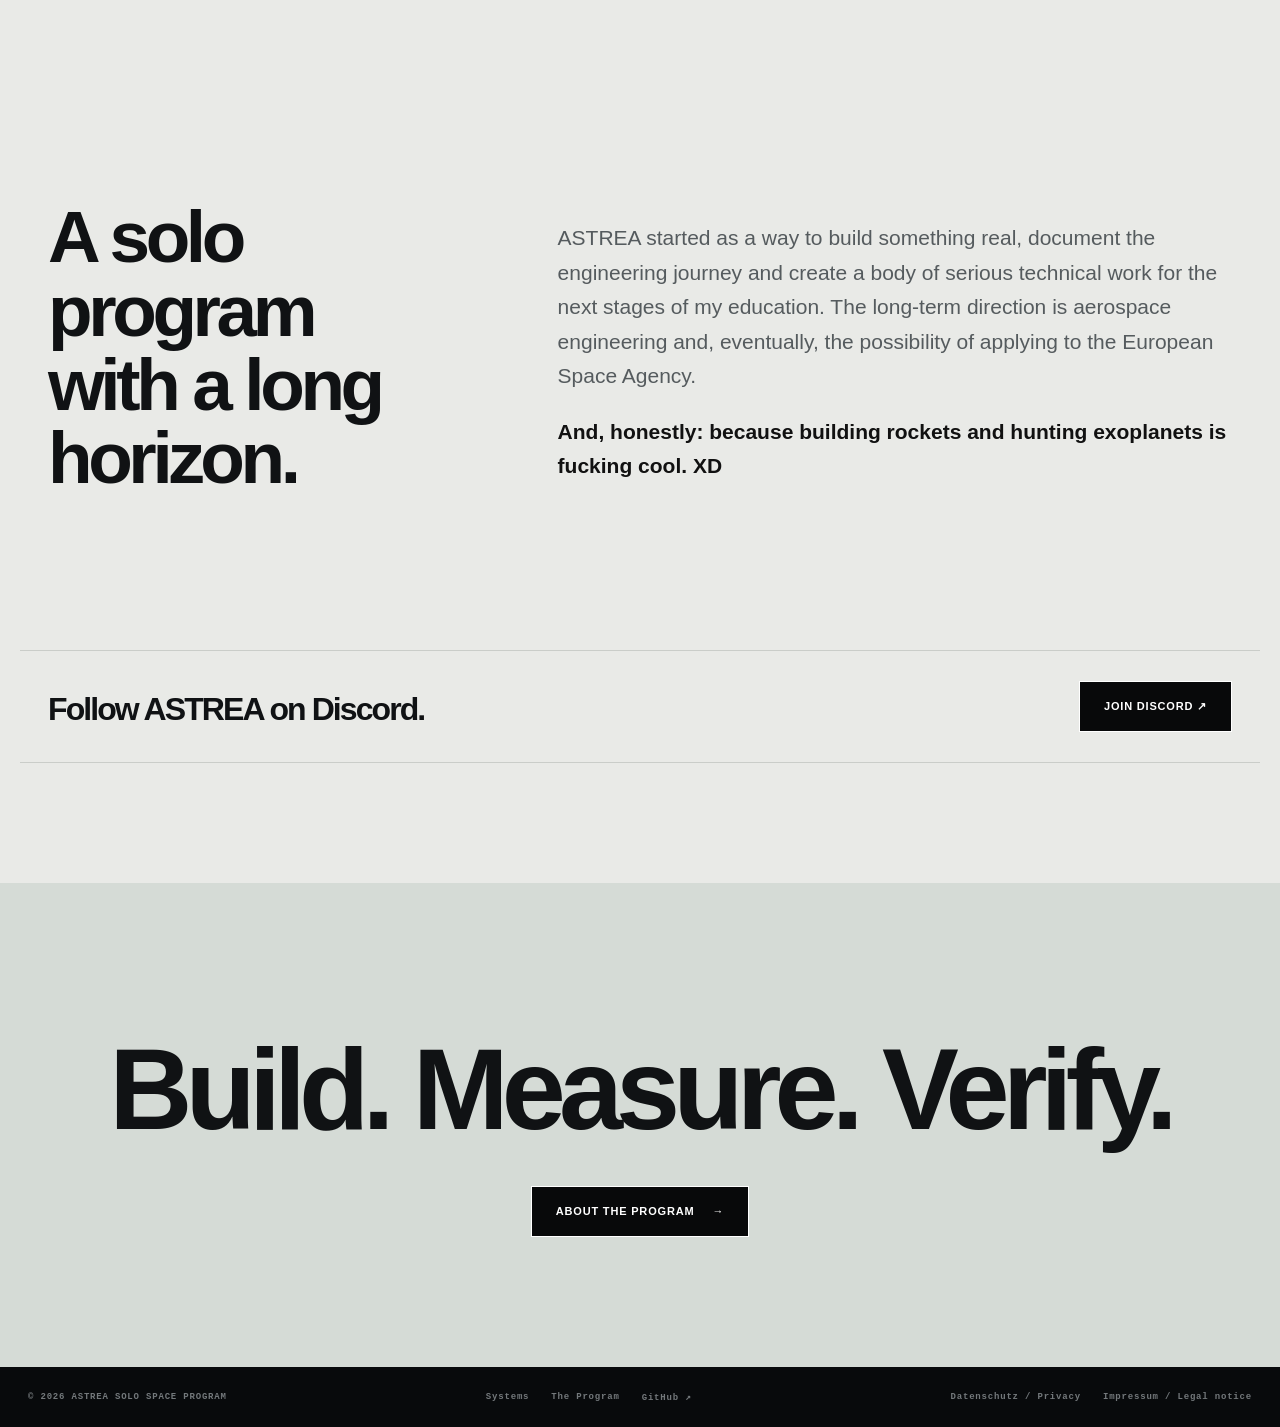
==== commit 734b5ccc: "Expose privacy and imprint draft links; improve navigation semantics" ====
--- a/index.html
+++ b/index.html
@@ -31,11 +31,11 @@
 </head>
 <body data-page="index">
 <header class="site-header">
-  <a class="brand" href="https://astreassp.de/" aria-label="ASTREA SSP home">
-    <img class="brand-logo" src="https://astreassp.de/logo.png" alt="ASTREA SSP logo">
+  <a class="brand" href="https://astreassp.de/" aria-label="ASTREA SSP Startseite / Home">
+    <img class="brand-logo" src="https://astreassp.de/logo.png" alt="">
     <span>ASTREA SSP</span>
   </a>
-  <button class="nav-toggle" aria-label="Open navigation" aria-expanded="false" data-i18n="menu">MENÜ</button>
+  <button type="button" class="nav-toggle" aria-label="Open navigation" aria-expanded="false" data-i18n="menu">MENÜ</button>
   <nav class="nav">
     <a class="active" href="https://astreassp.de/" data-i18n="nav_overview">Übersicht</a>
     <a href="https://astreassp.de/projects" data-i18n="nav_projects">Systeme</a>
@@ -63,7 +63,7 @@
       </div>
     </section>
 
-  <section class="as-project-document as-home-document"><h2 data-i18n="m1_home_title">Ein Blick in den Flugcomputer.</h2><p data-i18n="m1_home_copy">Die Komponenten unserer M-1 Prototypplatine, vom ESP32 bis zur unabhängigen Kameranutzlast. Technisch dokumentiert, nicht als fertige Mission inszeniert.</p><a href="/projects/icarus-m1-avionics" data-i18n="m1_home_link">AVIONIK ENTDECKEN ↗</a></section>
+  <section class="as-project-document as-home-document"><h2 data-i18n="m1_home_title">Ein Blick in den Flugcomputer.</h2><p data-i18n="m1_home_copy">Die Komponenten unserer M-1 Prototypplatine, vom ESP32 bis zur unabhängigen Kameranutzlast. Technisch dokumentiert, nicht als fertige Mission inszeniert.</p><a href="/projects/icarus#avionics" data-i18n="m1_home_link">AVIONIK ENTDECKEN ↗</a></section>
 
   <section class="section intro intro--single">
     <div class="intro-copy">
@@ -91,7 +91,7 @@
         <div><dt data-i18n="control">REGELUNG</dt><dd>RCS / Grid Fins / PID</dd></div>
         <div><dt data-i18n="recovery">BERGUNG</dt><dd>RTLS / Parachute</dd></div>
       </dl>
-      <a class="arrow-link" href="/projects/icarus-m1-avionics" aria-label="ICARUS-M1 Avionik" data-i18n="m1_short_link">M-1 AVIONIK ↗</a><br><a class="arrow-link" href="/projects/icarus" data-i18n="project_details">Systemdetails <span>↗</span></a>
+      <a class="arrow-link" href="/projects/icarus#avionics" aria-label="ICARUS-M1 Avionik" data-i18n="m1_short_link">M-1 AVIONIK ↗</a><br><a class="arrow-link" href="/projects/icarus" data-i18n="project_details">Systemdetails <span>↗</span></a>
     </div>
   </section>
 
@@ -149,6 +149,7 @@
 <footer class="footer">
   <span data-i18n="copyright">© 2026 ASTREA SOLO SPACE PROGRAM</span>
   <div><a href="/projects" data-i18n="nav_projects">Systeme</a><a href="/about" data-i18n="nav_about">Das Programm</a><a href="https://github.com/ASTREA-SSP" target="_blank" rel="noreferrer">GitHub ↗</a></div>
+  <div class="as-legal-links"><a href="/privacy" data-privacy-link>Datenschutz / Privacy</a><a href="/impressum" data-imprint-link>Impressum / Legal notice</a></div>
 </footer>
 <script src="/assets/site.js"></script>
 </body>
--- a/assets/site.css
+++ b/assets/site.css
@@ -18,6 +18,21 @@
 .roadmap.roadmap--single,
 .roadmap.about-roadmap.about-roadmap--single,
 .detail-grid.detail-grid--single{grid-template-columns:minmax(0,1fr)}
-.index-card.index-card--clean{grid-template-columns:minmax(0,1fr)}
+
 .intro.intro--single .intro-copy,.roadmap.roadmap--single .roadmap-main{max-width:1000px}
 .detail-grid.detail-grid--single > div{max-width:860px}
+
+
+/* Accessibility and small-viewport resilience, October 2026 */
+:where(a,button,input,select,textarea,[tabindex]):focus-visible{outline:3px solid #00b994;outline-offset:3px}
+:where(button,a){-webkit-tap-highlight-color:transparent}
+.nav-toggle{min-height:44px;min-width:44px;cursor:pointer}
+.nav a{display:inline-flex;align-items:center;min-height:44px}
+.button{min-height:44px;justify-content:center;text-align:center}
+:where(img,svg,video,iframe){max-width:100%}
+img{height:auto}
+:where(.hero,.page-hero,.project-feature,.detail-grid,.intro,.roadmap,.footer)>*{min-width:0}
+:where(h1,h2,h3,p,a){overflow-wrap:break-word}
+@media(max-width:480px){.site-header{padding-inline:14px}.brand{gap:8px;letter-spacing:.08em}.hero,.page-hero{padding-inline:20px}.hero-actions{flex-wrap:wrap;gap:16px}.hero h1{font-size:clamp(38px,12vw,58px)}.hero-stage,.hero-graphic{max-height:320px}.footer{padding-inline:20px}}
+@media(max-width:320px){.brand span{font-size:11px}.nav-toggle{font-size:10px}.hero h1{font-size:36px}}
+@media(prefers-reduced-motion:reduce){*,*::before,*::after{scroll-behavior:auto!important;animation-duration:.01ms!important;animation-iteration-count:1!important;transition-duration:.01ms!important}}
--- a/assets/aerospace.css
+++ b/assets/aerospace.css
@@ -75,4 +75,65 @@
 .roadmap.roadmap--single,
 .roadmap.about-roadmap.about-roadmap--single,
 .detail-grid.detail-grid--single{grid-template-columns:minmax(0,1fr)}
-.index-card.index-card--clean{grid-template-columns:minmax(0,1fr)}
+
+
+/* Systems index: keep both content and artwork in explicit grid columns. */
+body[data-page="projects"] .project-index{width:min(1376px,100%);padding:84px 28px}
+body[data-page="projects"] .index-card.index-card--clean{
+  display:grid;
+  grid-template-columns:minmax(0,1.05fr) minmax(0,.95fr);
+  align-items:center;
+  gap:clamp(28px,5vw,80px);
+  min-width:0;
+  padding:65px 0;
+}
+body[data-page="projects"] .index-card.index-card--clean > div{min-width:0}
+body[data-page="projects"] .index-card.index-card--clean h2{
+  font-size:clamp(42px,6.3vw,86px);
+  overflow-wrap:normal;
+  hyphens:none;
+  letter-spacing:-.055em;
+}
+body[data-page="projects"] .index-card.index-card--clean .as-index-visual{
+  grid-column:auto;
+  min-width:0;
+  width:100%;
+  min-height:0;
+  aspect-ratio:479/326;
+  overflow:hidden;
+  display:grid;
+  place-items:center;
+  margin:0;
+}
+body[data-page="projects"] .index-card.index-card--clean .as-index-visual img{
+  display:block;
+  width:100%;
+  height:100%;
+  max-height:none;
+  object-fit:contain;
+}
+@media(max-width:820px){
+  body[data-page="projects"] .project-index{padding:45px 20px}
+  body[data-page="projects"] .index-card.index-card--clean{grid-template-columns:minmax(0,1fr);gap:25px;padding:48px 0}
+  body[data-page="projects"] .index-card.index-card--clean .as-index-visual{grid-column:1;aspect-ratio:479/326;max-height:350px}
+  body[data-page="projects"] .index-card.index-card--clean h2{font-size:clamp(45px,10vw,75px)}
+}
+
+/* Accessibility and language controls: restrained engineering UI */
+:focus-visible{outline:3px solid #8bdbd0!important;outline-offset:4px}
+.nav a{opacity:.88}
+.as-language-switch{display:flex;align-items:center;gap:3px;flex:none;margin-left:12px}
+.as-language-switch button{background:transparent;border:1px solid #626b6f;color:#edf3f1;padding:7px 9px;font:700 11px Arial,sans-serif;cursor:pointer}
+.as-language-switch button[aria-pressed="true"]{background:#edf3f1;color:#080a0c}
+.as-language-note{max-width:1376px;margin:0 auto;padding:13px 28px;background:#e4eae7;color:#1a2b2c;font-size:13px;line-height:1.6}
+.as-language-note a{text-decoration:underline;text-underline-offset:3px}
+.footer a:focus-visible,.nav a:focus-visible{opacity:1}
+.as-legal{max-width:980px;margin:0 auto;padding:75px 28px 110px;line-height:1.75}
+.as-legal h1{font-size:clamp(40px,6vw,74px);margin:0 0 15px}
+.as-legal h2{font-size:clamp(23px,3vw,34px);letter-spacing:-.03em;margin:44px 0 12px}
+.as-legal p,.as-legal li{font-size:16px;line-height:1.7}
+.as-legal a{text-decoration:underline;text-underline-offset:3px;overflow-wrap:anywhere}
+.as-legal .as-pending{border-left:3px solid #b08832;padding:12px 20px;background:#f4eee1}
+html[lang="de"] .as-en,html[lang="en"] .as-de{display:none!important}
+@media(max-width:800px){.as-language-switch{margin-left:auto;margin-right:10px}.as-language-note{padding:12px 20px}.as-legal{padding:52px 22px 80px}}
+@media(prefers-reduced-motion:reduce){html{scroll-behavior:auto}.button:hover,.index-card:hover .as-index-visual img{transform:none}}
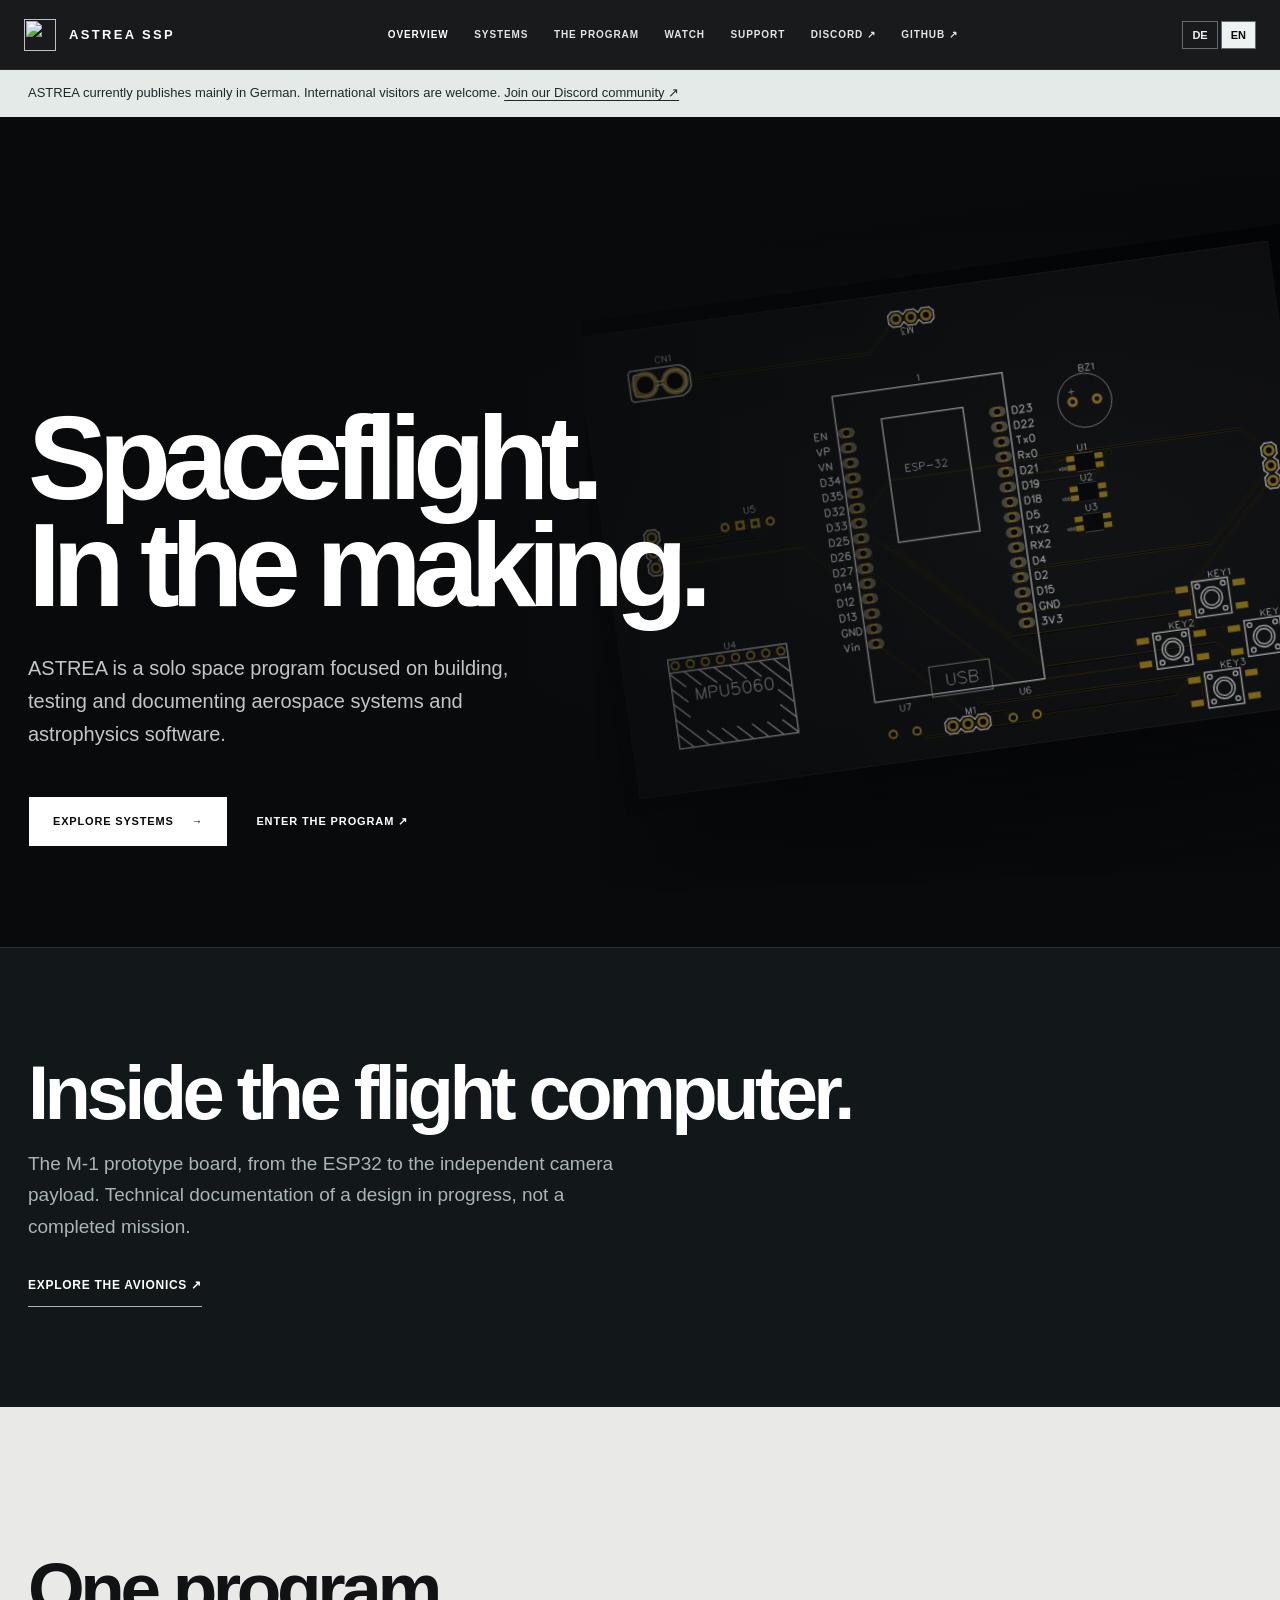
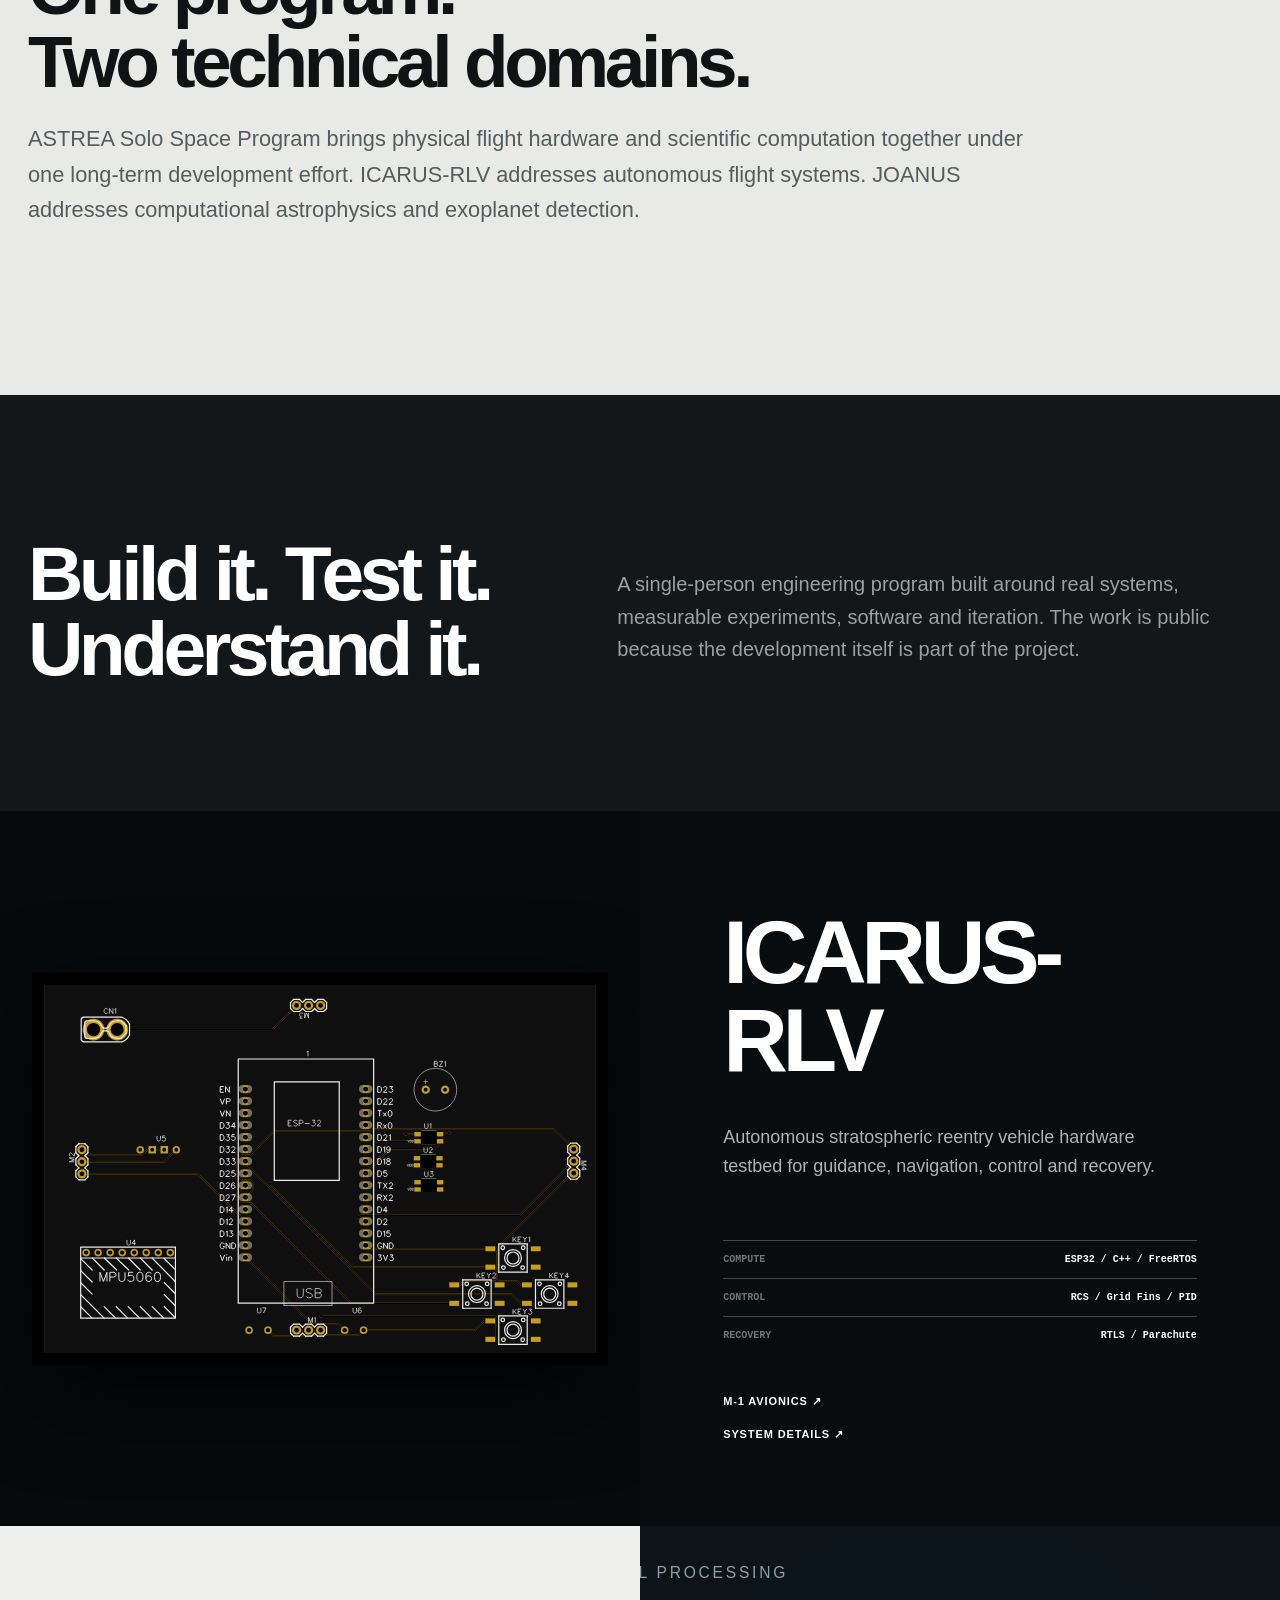
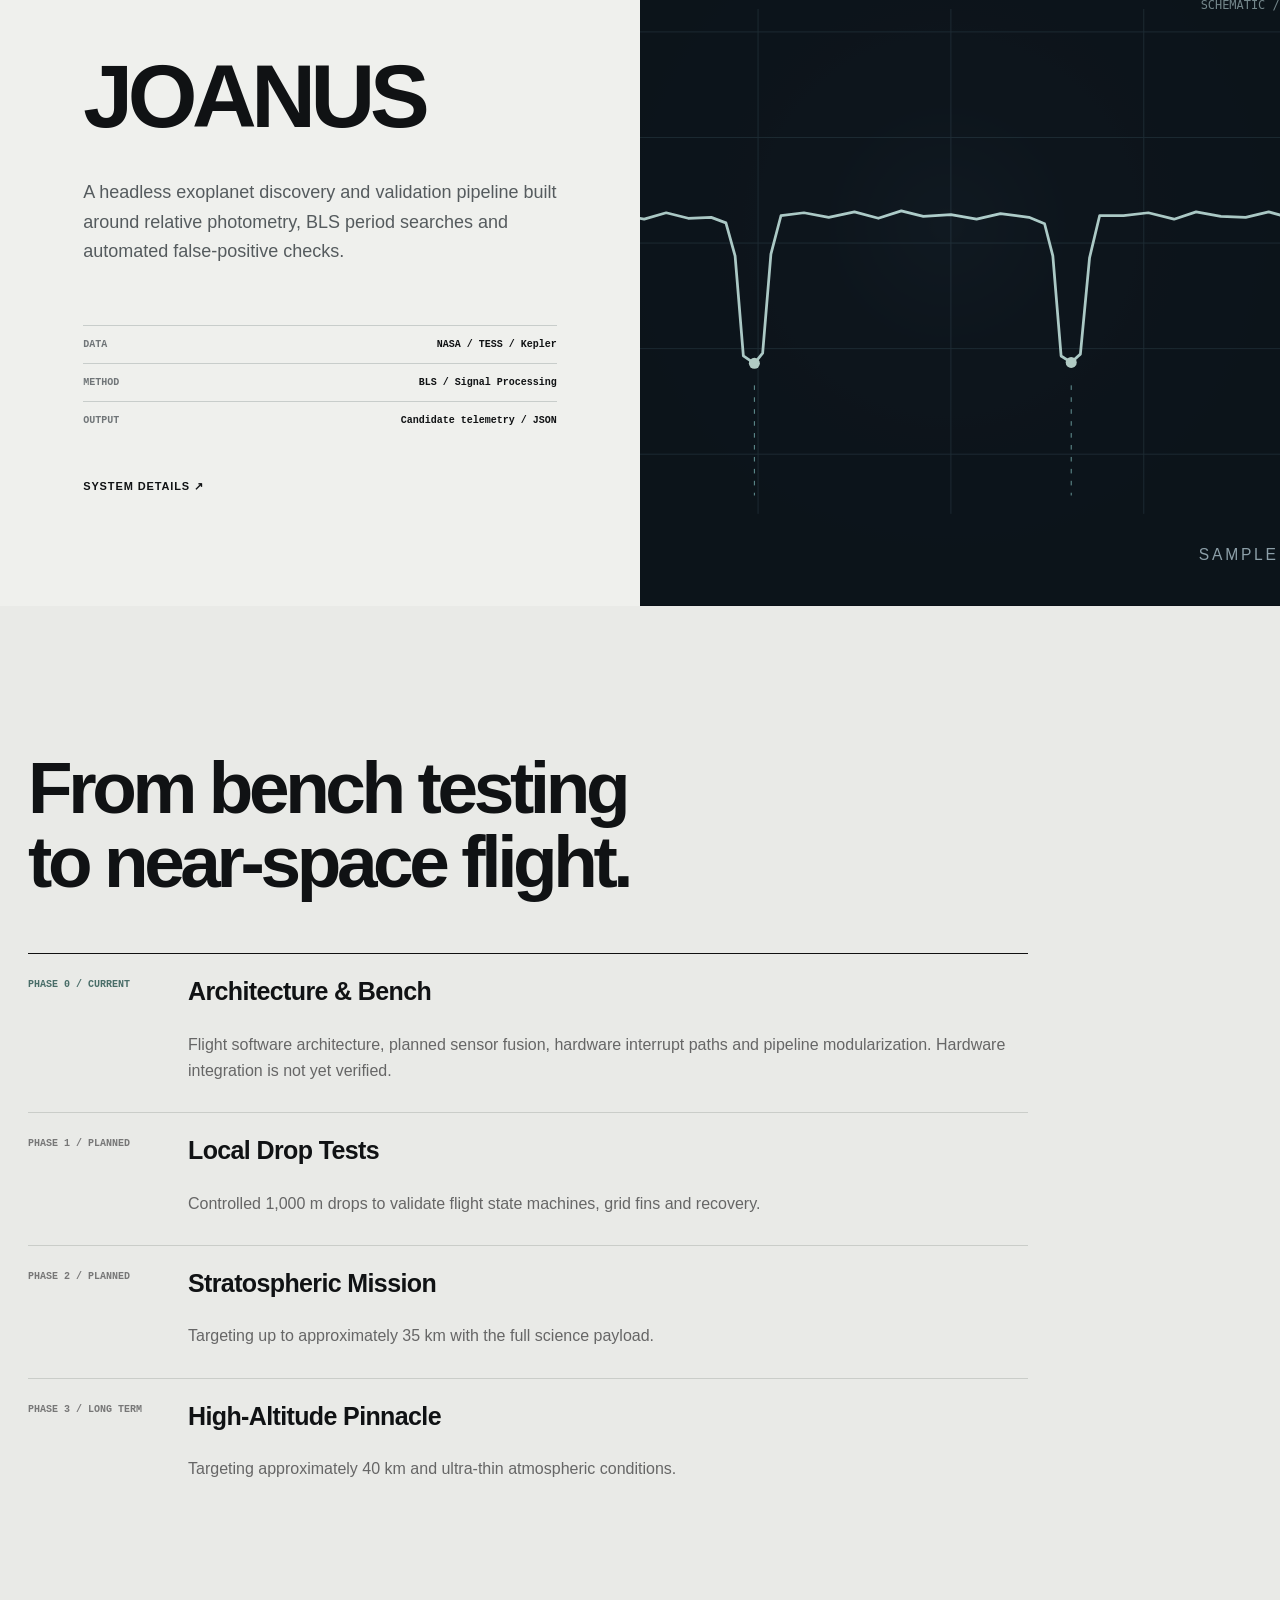
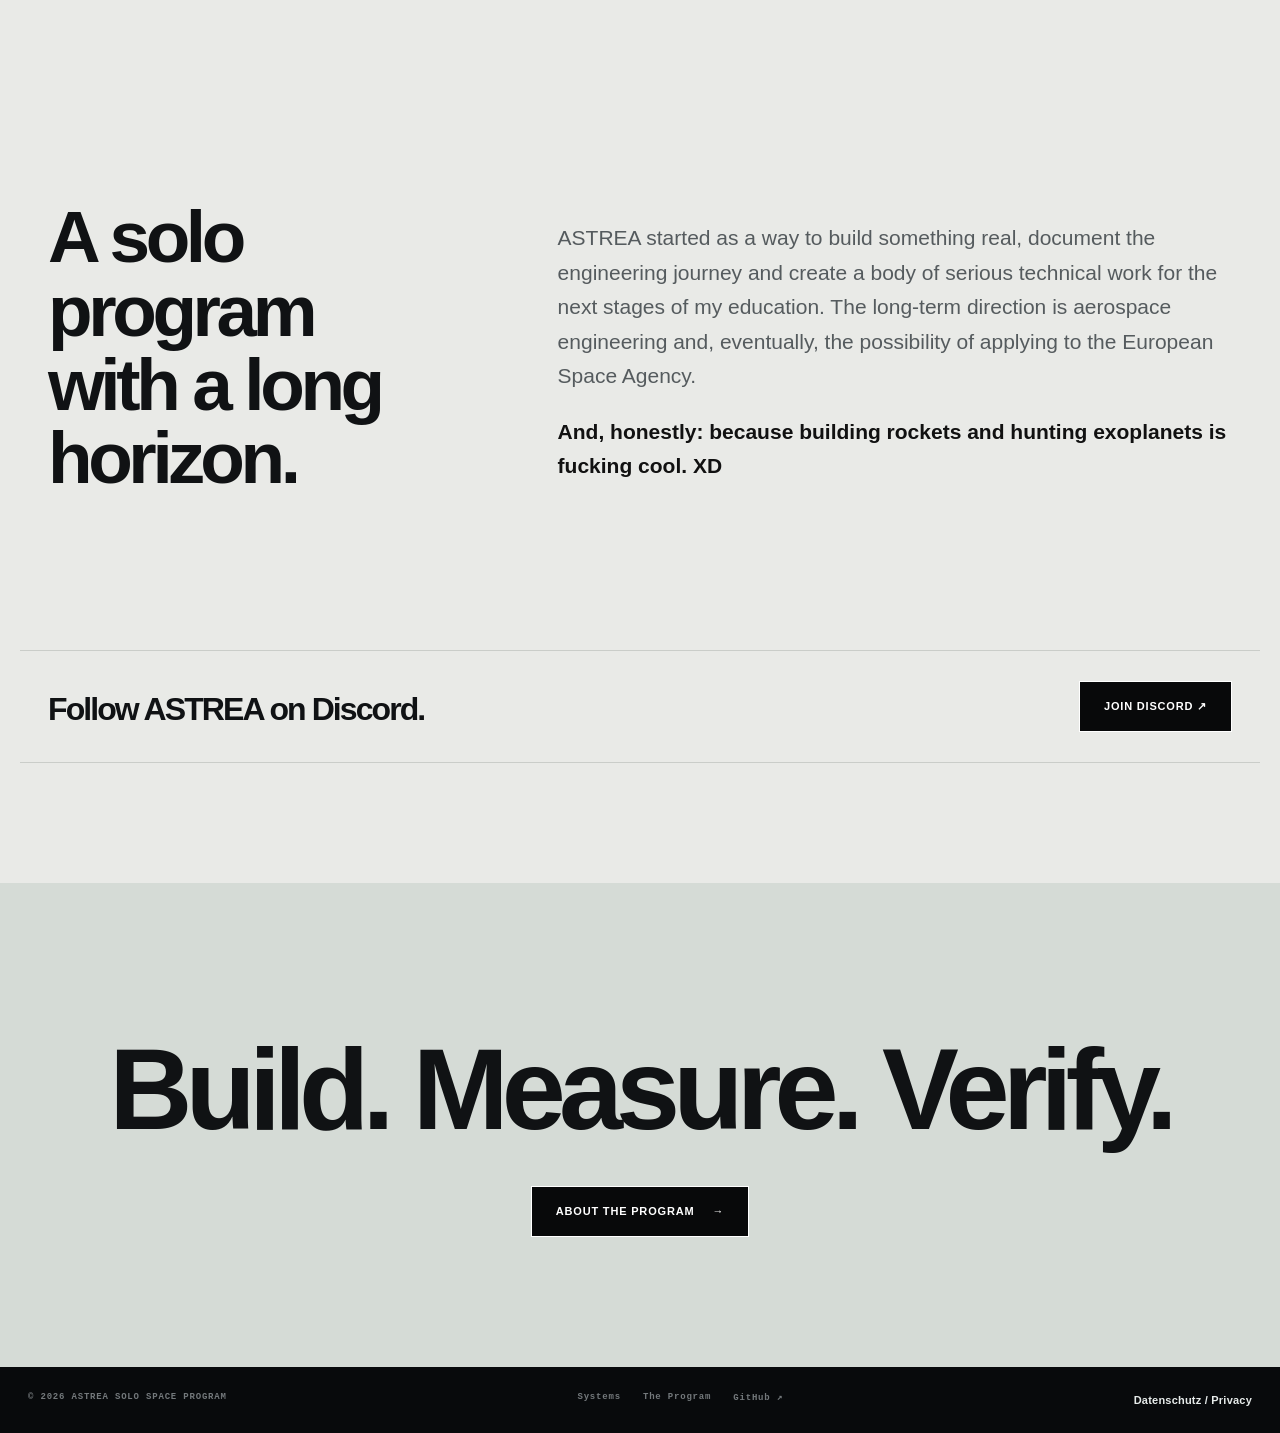
==== commit 6391d389: "Hide incomplete legal notice from public-facing navigation" ====
--- a/index.html
+++ b/index.html
@@ -149,7 +149,7 @@
 <footer class="footer">
   <span data-i18n="copyright">© 2026 ASTREA SOLO SPACE PROGRAM</span>
   <div><a href="/projects" data-i18n="nav_projects">Systeme</a><a href="/about" data-i18n="nav_about">Das Programm</a><a href="https://github.com/ASTREA-SSP" target="_blank" rel="noreferrer">GitHub ↗</a></div>
-  <div class="as-legal-links"><a href="/privacy" data-privacy-link>Datenschutz / Privacy</a><a href="/impressum" data-imprint-link>Impressum / Legal notice</a></div>
+  <div class="as-legal-links"><a href="/privacy" data-privacy-link>Datenschutz / Privacy</a></div>
 </footer>
 <script src="/assets/site.js"></script>
 </body>
--- a/assets/aerospace.css
+++ b/assets/aerospace.css
@@ -137,3 +137,43 @@
 html[lang="de"] .as-en,html[lang="en"] .as-de{display:none!important}
 @media(max-width:800px){.as-language-switch{margin-left:auto;margin-right:10px}.as-language-note{padding:12px 20px}.as-legal{padding:52px 22px 80px}}
 @media(prefers-reduced-motion:reduce){html{scroll-behavior:auto}.button:hover,.index-card:hover .as-index-visual img{transform:none}}
+
+.as-legal-links{display:flex;flex-wrap:wrap;gap:16px;align-items:center}
+.as-legal-links a{color:#e7eceb;font:700 11px/1.5 Arial,sans-serif;text-transform:none;letter-spacing:.02em}
+.patreon-wordmark{font:bold 16px/1.2 Arial,sans-serif;letter-spacing:-.025em}
+
+/* Long German legal headings and identifiers must wrap on narrow screens. */
+.as-legal h1,.as-legal h2{overflow-wrap:anywhere;hyphens:auto}
+.as-legal section{min-width:0;overflow-wrap:break-word}
+
+/* Low-friction professional contact section for technical and academic outreach. */
+.as-contact-section{background:#101719;color:#eef4f3;padding:95px max(28px,calc((100vw - 1376px)/2))}
+.as-contact-inner{max-width:820px}
+.as-contact-section h2{font-size:clamp(40px,6vw,72px);line-height:1.02;margin:0 0 24px}
+.as-contact-section p{max-width:660px;color:#becac8;font-size:18px}
+.as-contact-email{display:inline-block;font:bold clamp(17px,2vw,24px) Arial,sans-serif;letter-spacing:-.025em;border-bottom:1px solid #90b2ab;padding:10px 0;margin:18px 0;overflow-wrap:anywhere}
+.as-contact-section .as-contact-note{font-size:12px;color:#b4bfbd;line-height:1.5}
+@media(max-width:700px){.as-contact-section{padding:72px 24px}.as-contact-section p{font-size:16px}}
+
+.as-skip-link{position:fixed;z-index:999;top:8px;left:10px;transform:translateY(-180%);padding:12px 18px;background:#fff;color:#080a0c;border:2px solid #101719;font:700 14px Arial,sans-serif}
+.as-skip-link:focus{transform:none}
+
+/* Keep decorative avionics imagery within the smallest mobile viewport. */
+@media(max-width:400px){
+  .hero-stage{right:0;width:100%;max-width:100%;transform:none;overflow:hidden}
+  .hero-stage .esp32-photo{width:90%;max-width:90%;transform:none}
+}
+
+@media(max-width:400px){
+  .hero h1{font-size:clamp(43px,13.5vw,57px);overflow-wrap:anywhere}
+  .hero-lead{font-size:15px}
+}
+
+/* Prevent long translated end-of-page statements from widening 320 px viewports. */
+.statement{min-width:0;overflow-wrap:anywhere}
+.statement h2{max-width:100%;overflow-wrap:anywhere;hyphens:auto}
+.statement .button{max-width:100%;white-space:normal;text-align:center}
+@media(max-width:400px){
+  .statement{padding:78px 20px}
+  .statement h2{font-size:clamp(34px,11.2vw,45px);line-height:1.02;letter-spacing:-.05em}
+}
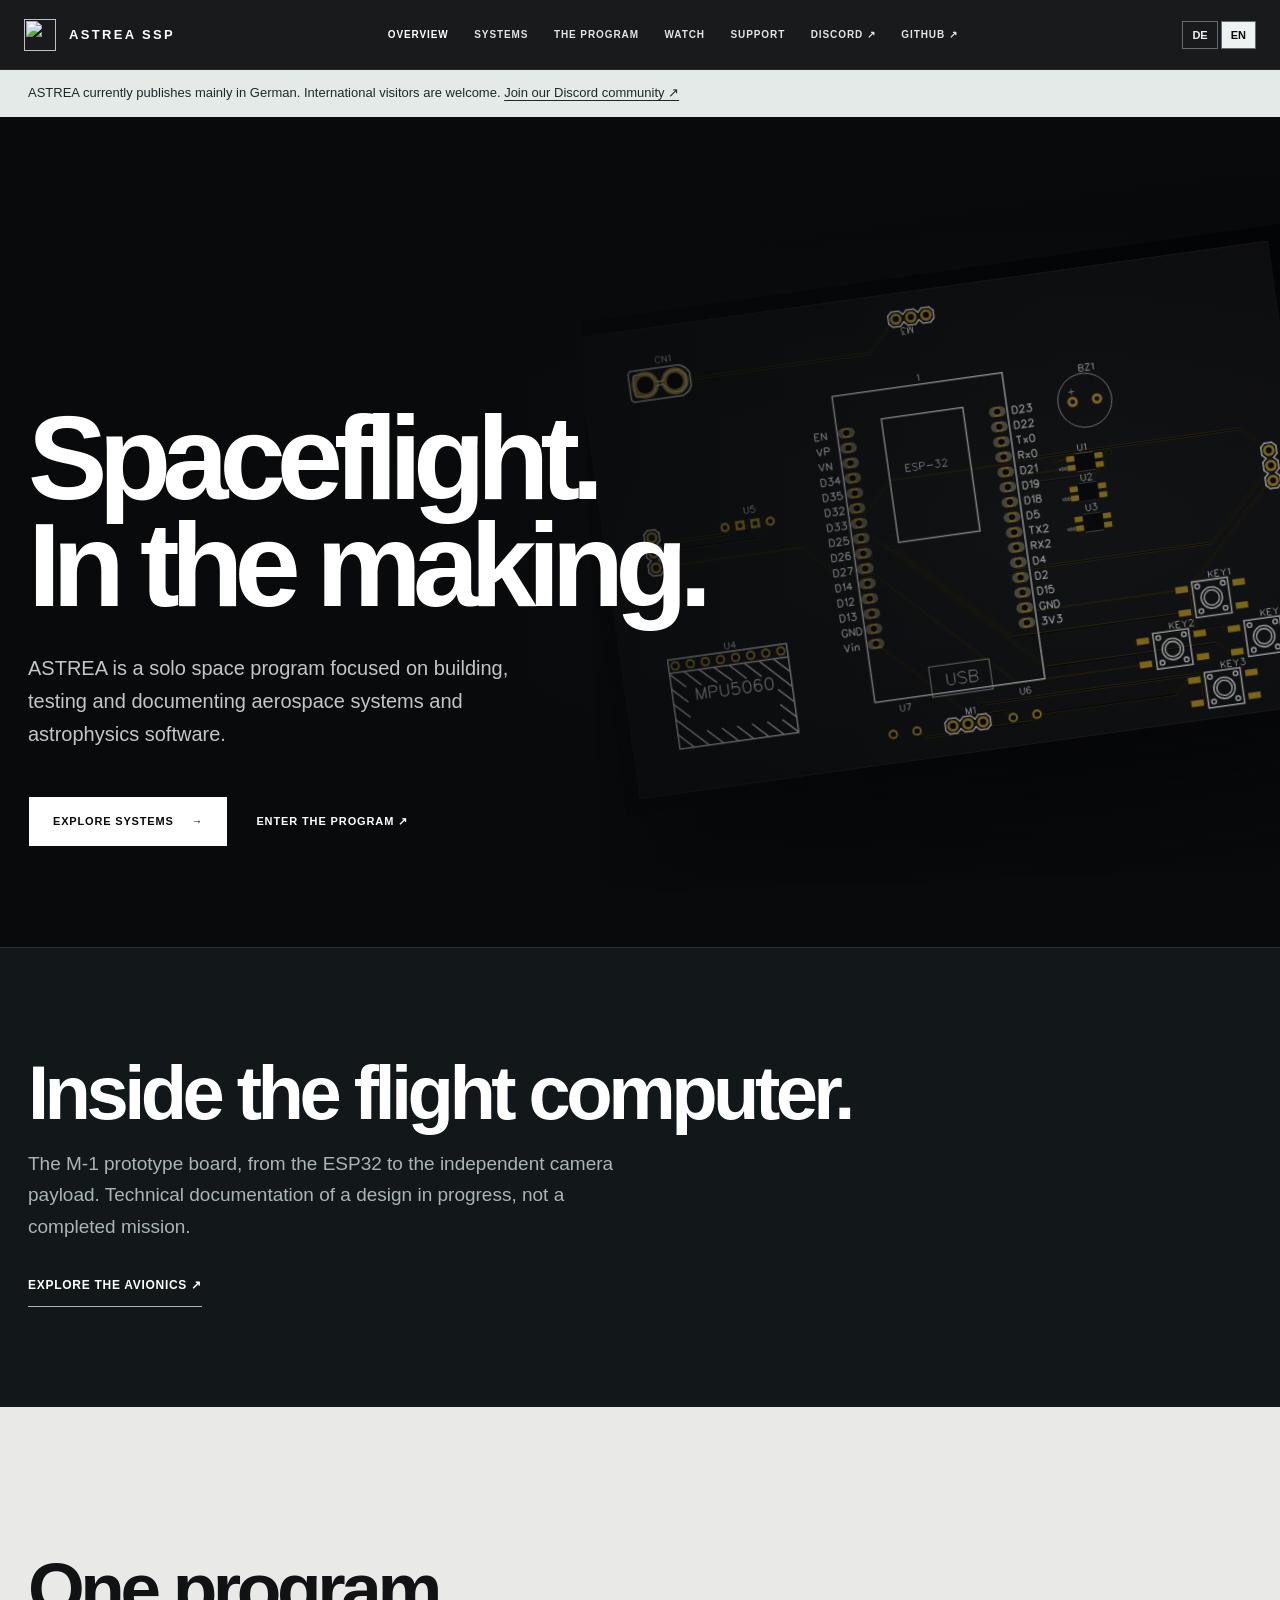
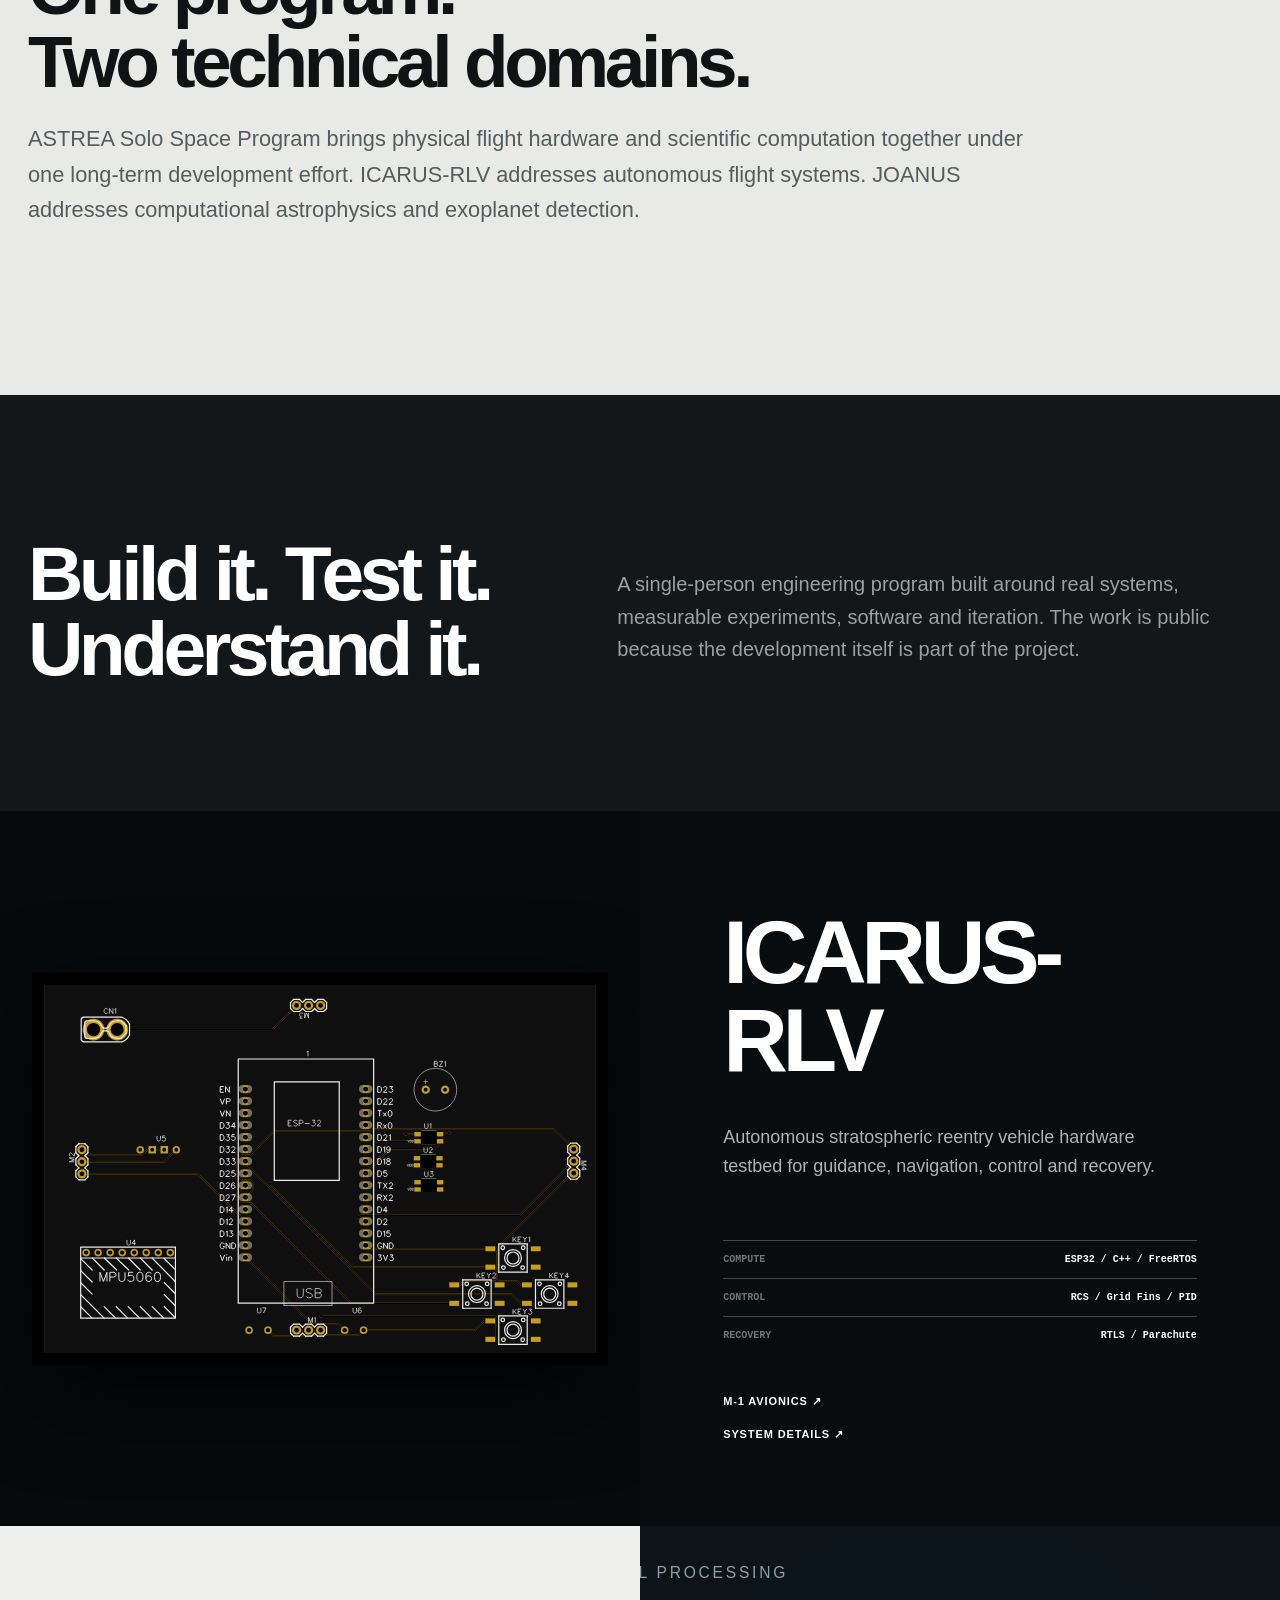
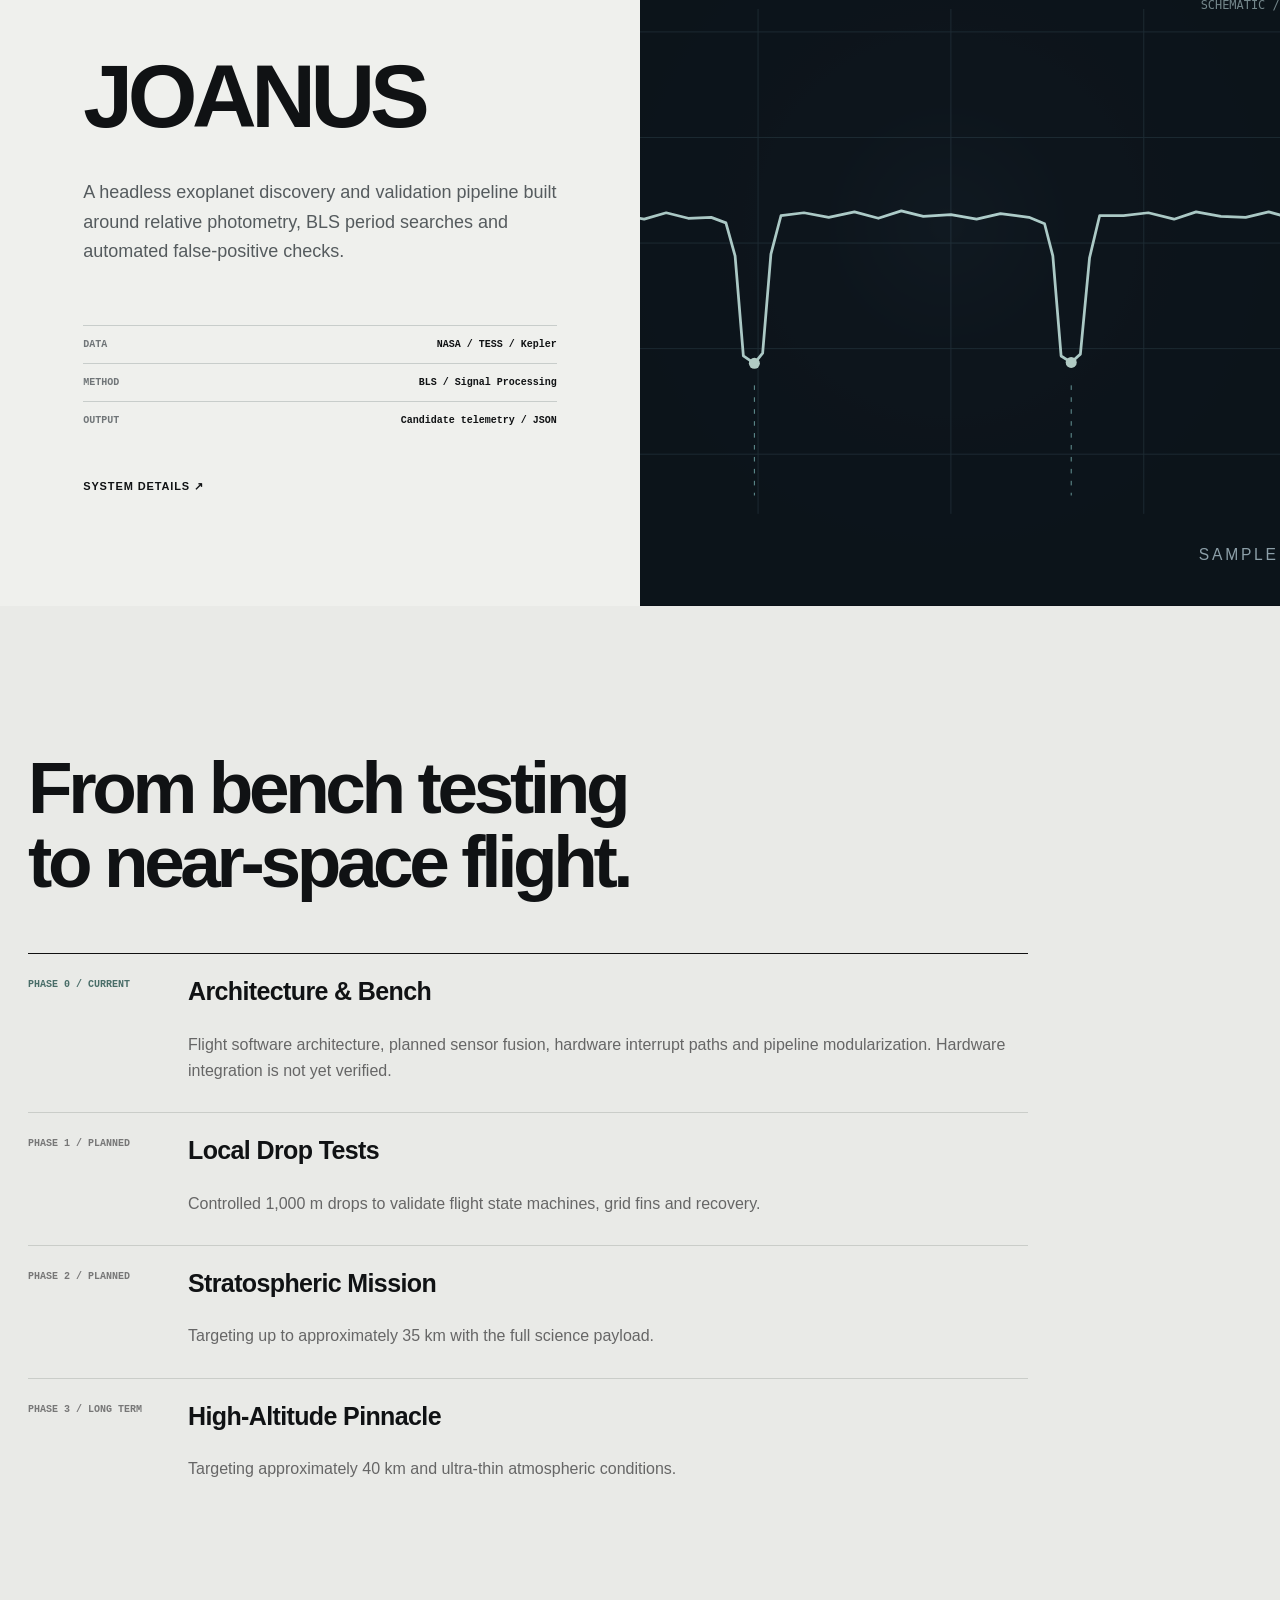
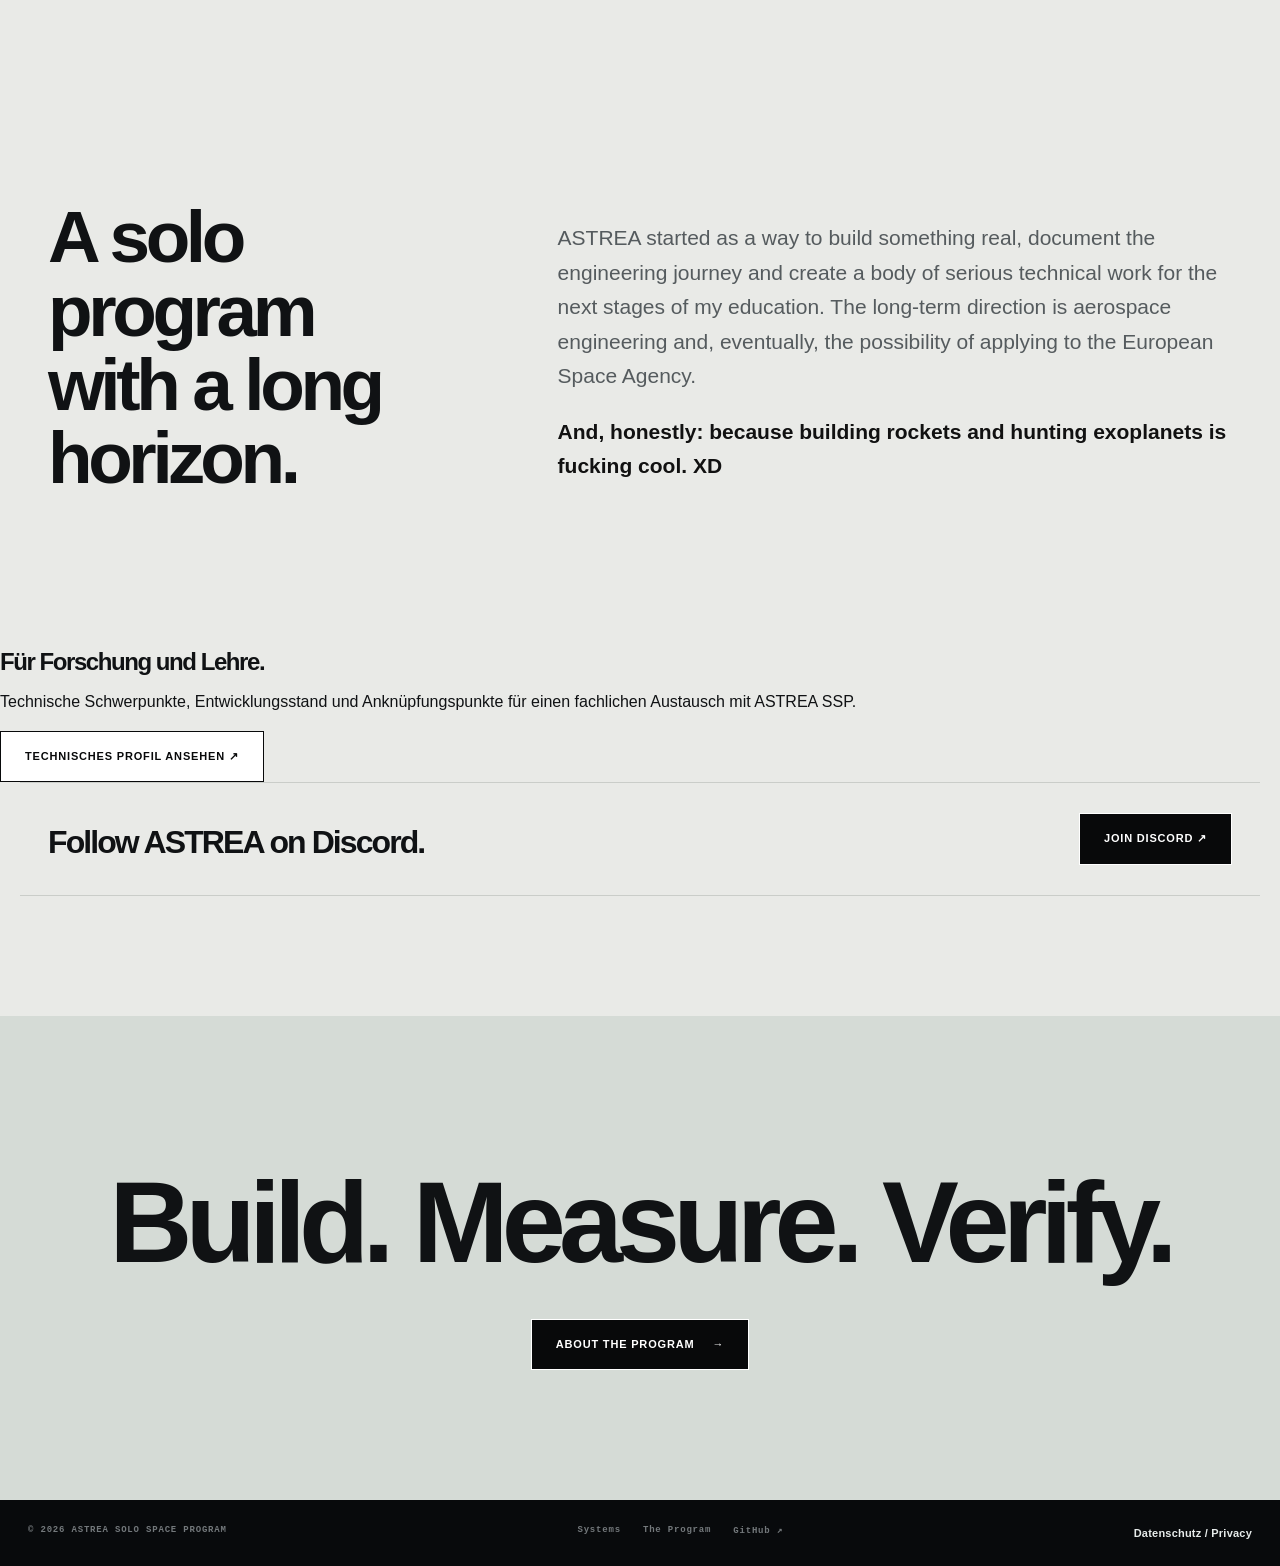
==== commit 20e10763: "Surface academic profile on homepage" ====
--- a/index.html
+++ b/index.html
@@ -133,7 +133,8 @@
     </div>
   </section>
 
-  <section class="discord-strip reveal">
+  <section class="as-research-teaser" aria-labelledby="as-research-home-title"><div class="as-research-teaser-inner"><div><h2 id="as-research-home-title" data-i18n="research_teaser_title">Für Forschung und Lehre.</h2><p data-i18n="research_teaser_copy">Technische Schwerpunkte, Entwicklungsstand und Anknüpfungspunkte für einen fachlichen Austausch mit ASTREA SSP.</p></div><a class="button button-light" href="/research" data-i18n="research_teaser_link">Technisches Profil ansehen ↗</a></div></section>
+<section class="discord-strip reveal">
     <div>
       <h3 data-i18n="discord_cta">Verfolge ASTREA auf Discord.</h3>
     </div>
